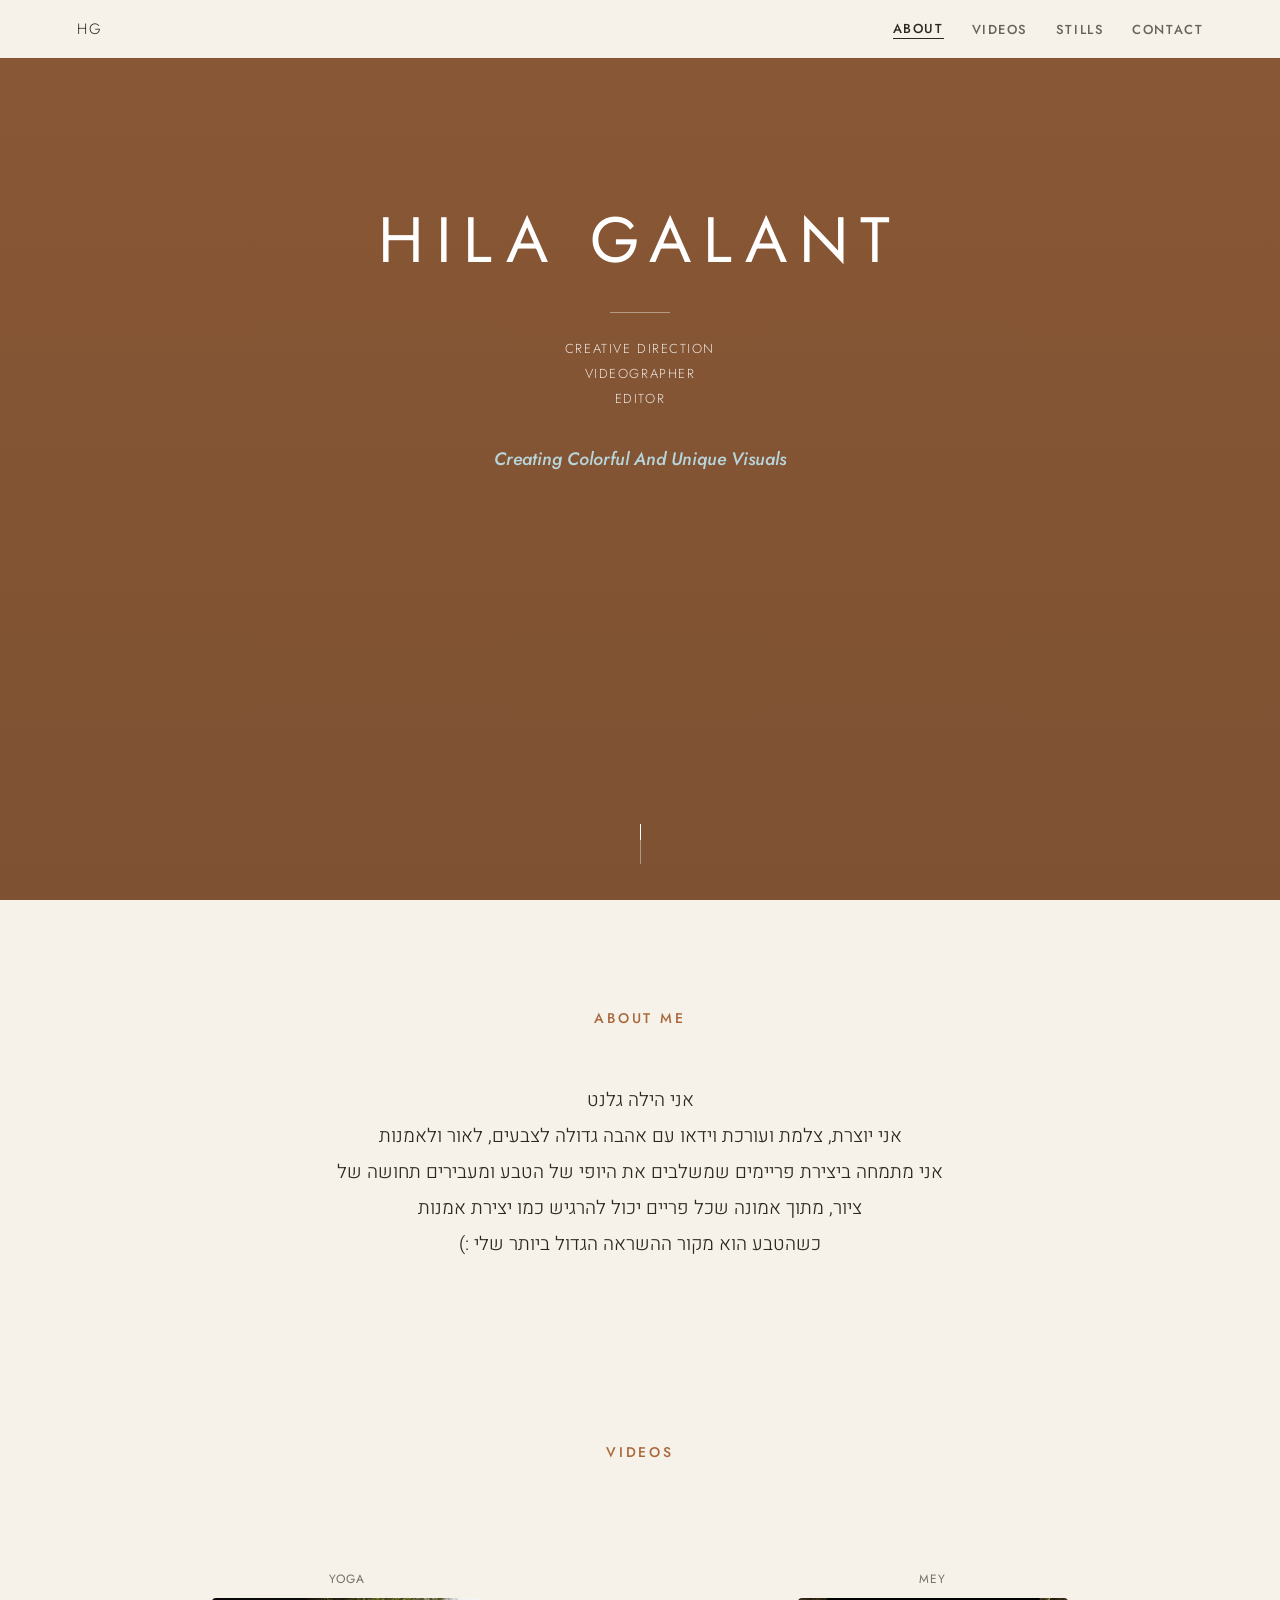
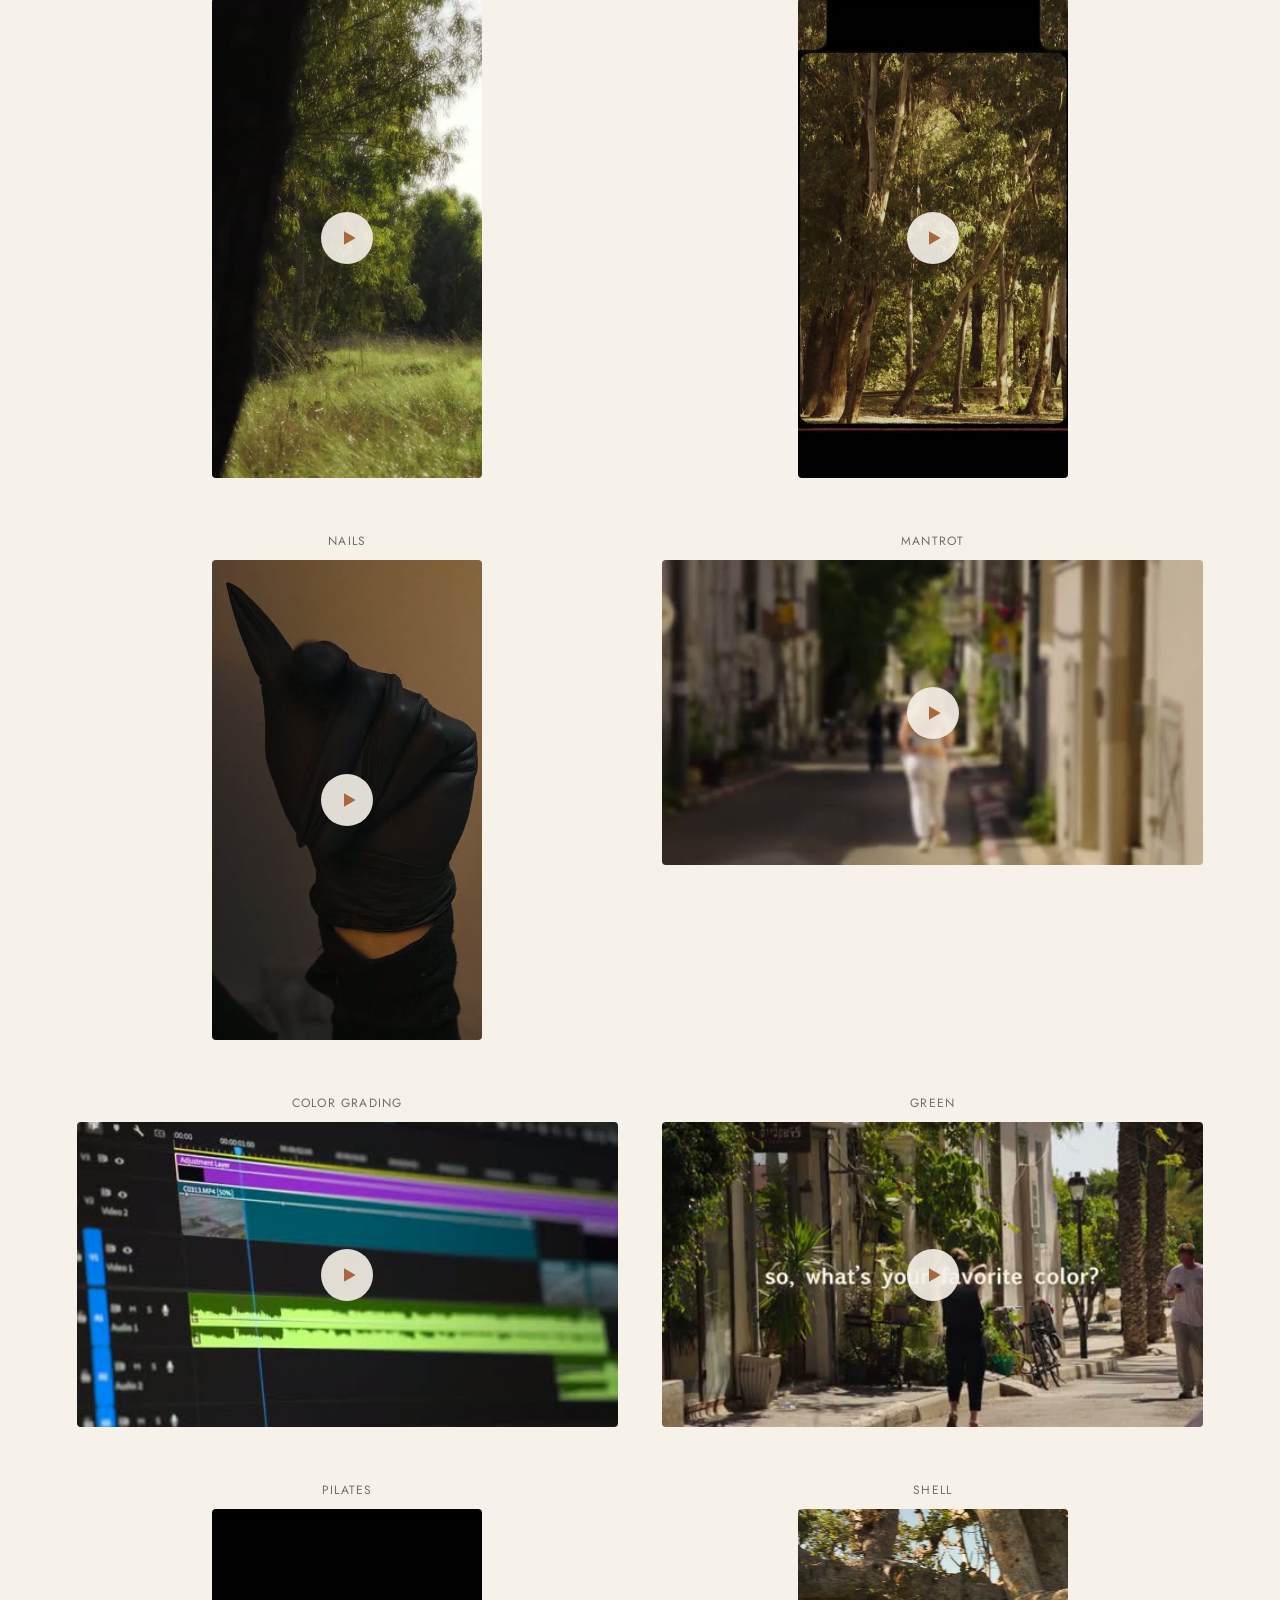
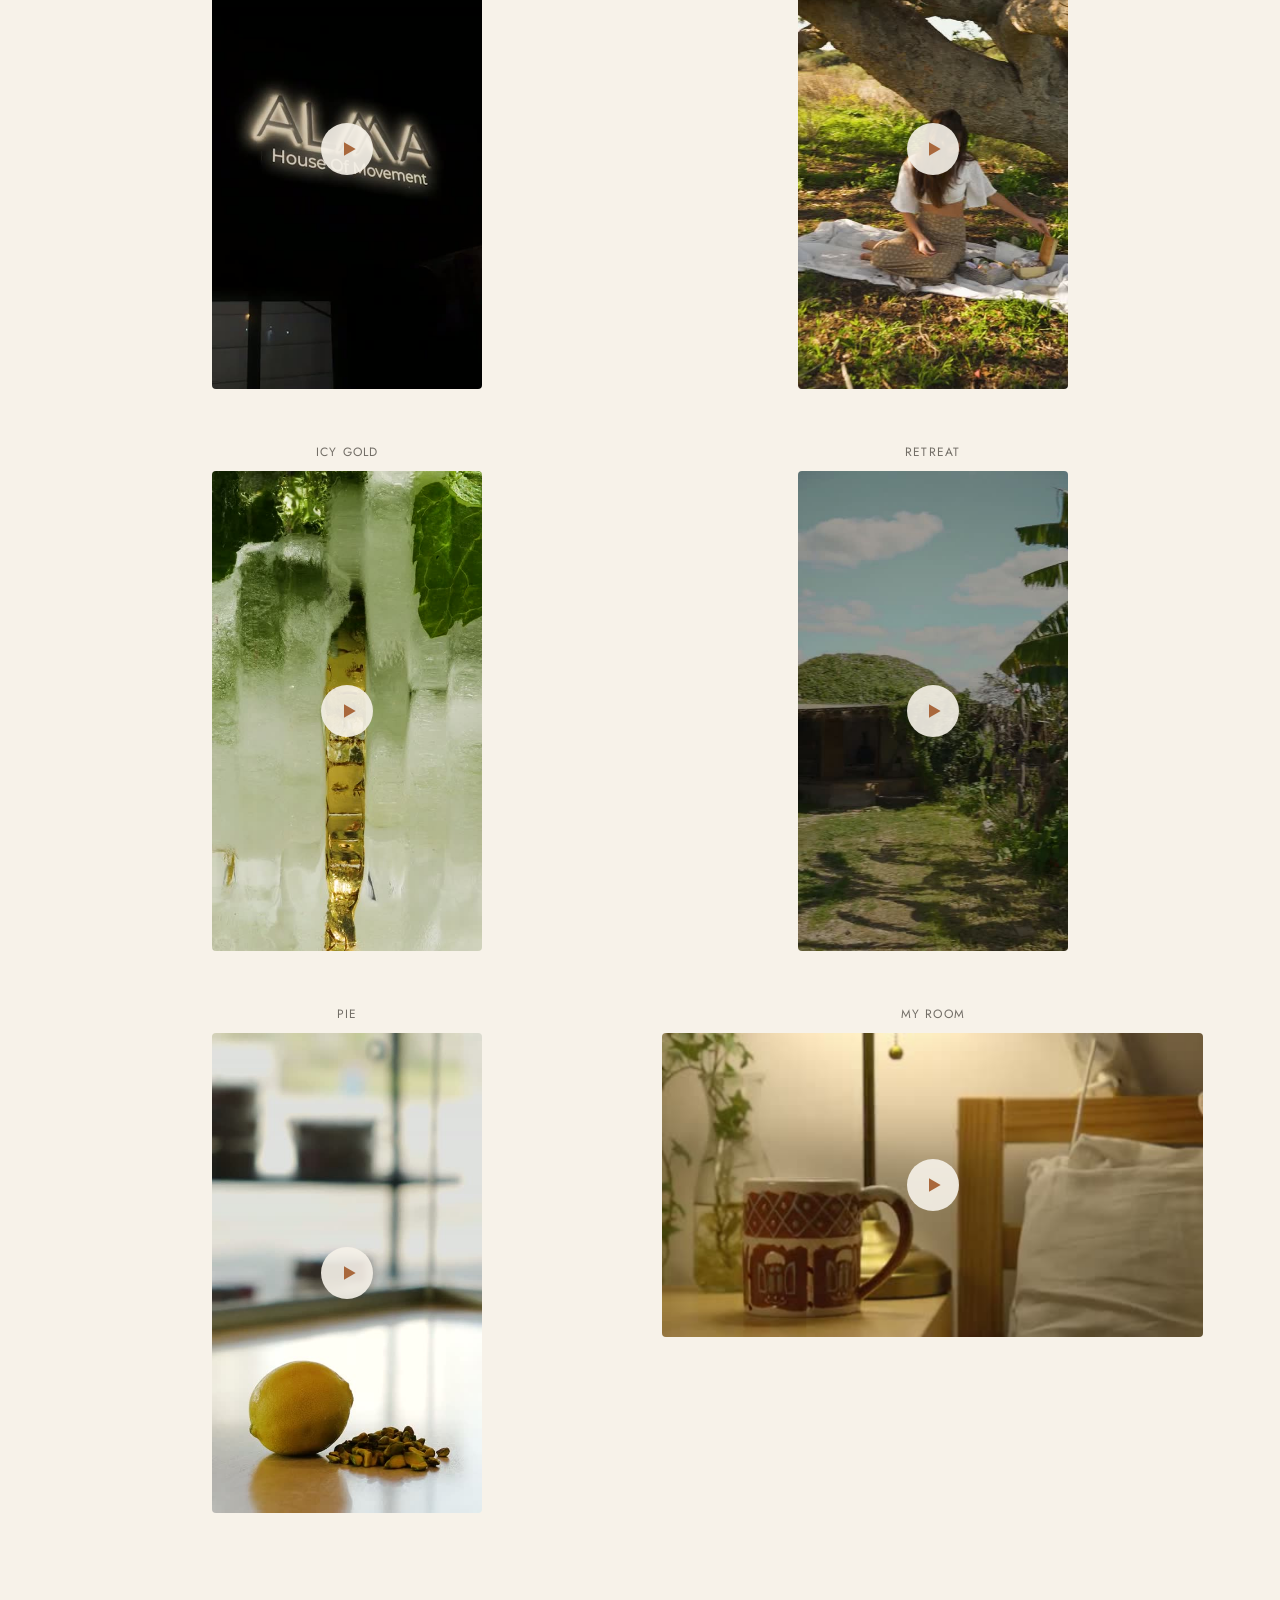
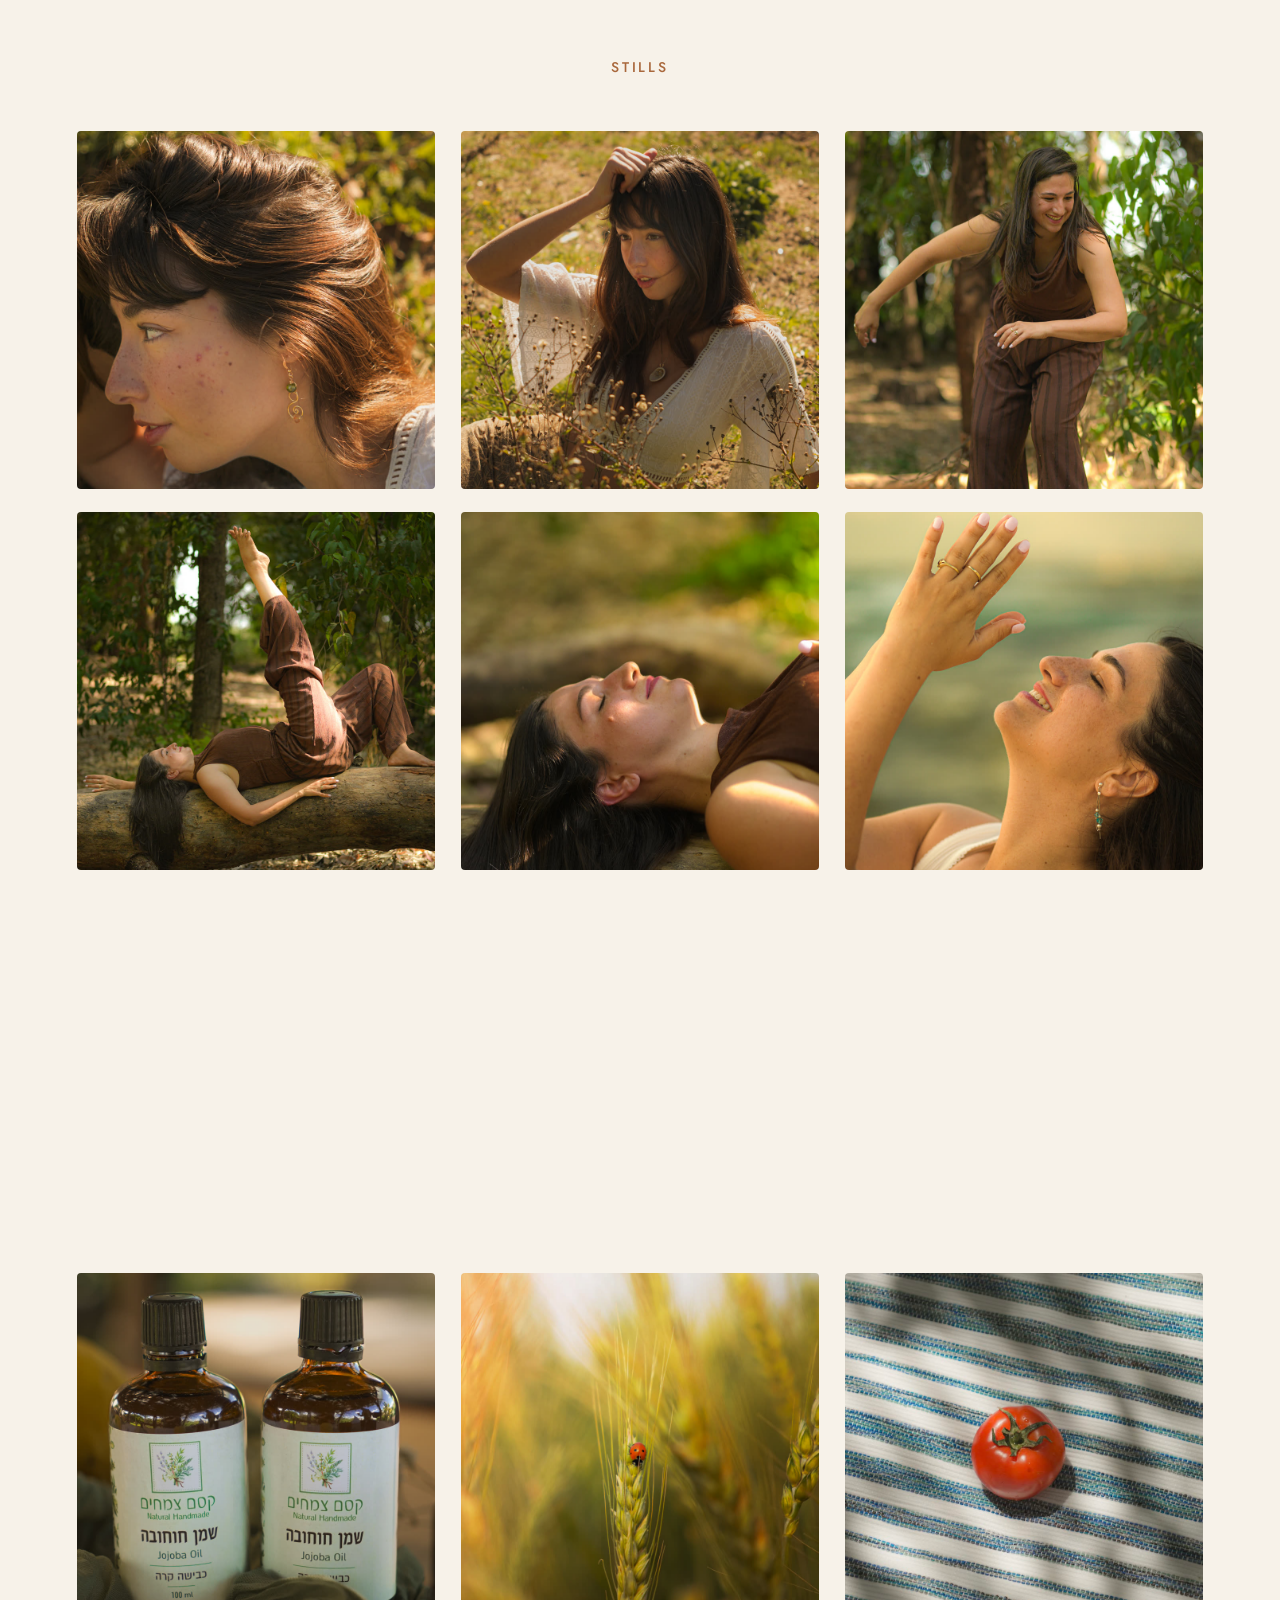
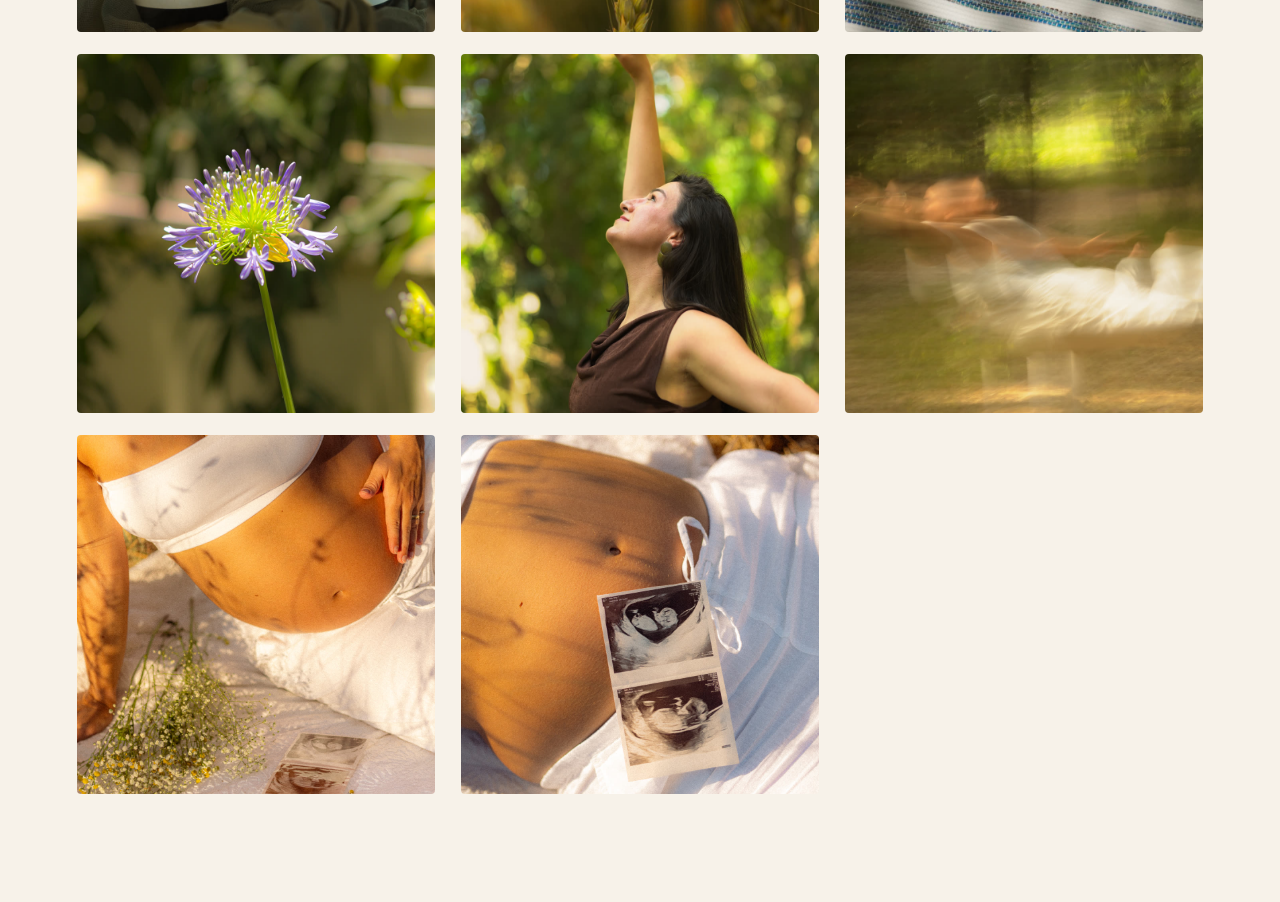
==== index.html @ 5699d2e9 "Editor: text style panel (font/size/color) and choose-a-cover; keep cover visible when a video is op" ====
<!doctype html>
<html lang="en">
<head>
<meta charset="utf-8">
<meta name="viewport" content="width=device-width, initial-scale=1">
<title>Hila Galant — Creative Direction</title>
<link rel="preconnect" href="https://fonts.googleapis.com">
<link rel="preconnect" href="https://fonts.gstatic.com" crossorigin>
<link href="https://fonts.googleapis.com/css2?family=Jost:wght@300;400;500&family=Heebo:wght@300;400&display=swap" rel="stylesheet">
<link rel="stylesheet" href="style.css">
<!-- STYLES:START -->
<!-- STYLES:END -->
</head>
<body>

<header class="site-nav fade-in-load">
  <a href="/" class="logo">HG</a>
  <nav>
    <a href="#about">About</a>
    <a href="#videos">Videos</a>
    <a href="#stills">Stills</a>
    <a href="/contact">Contact</a>
  </nav>
</header>

<section class="hero">
  <video class="hero-video" autoplay muted loop playsinline poster="assets/poster.jpg">
    <source src="assets/hero.mp4" type="video/mp4">
  </video>
  <div class="hero-overlay"></div>

  <div class="hero-text fade-in-load">
    <h1>HILA GALANT</h1>
    <div class="hero-divider"></div>
    <!-- HERO:START -->
    <p class="role">Creative Direction</p>
    <p class="role">Videographer</p>
    <p class="role">Editor</p>
    <p class="tagline">Creating Colorful And Unique Visuals</p>
    <!-- HERO:END -->
  </div>

  <div class="scroll-hint fade-in-load">
    <span></span>
  </div>
</section>

<section class="about fade-in" id="about">
  <h2 class="section-title">About Me</h2>
  <!-- ABOUT:START -->
  <p class="about-text" dir="rtl" lang="he">אני הילה גלנט<br>
    אני יוצרת, צלמת ועורכת וידאו עם אהבה גדולה לצבעים, לאור ולאמנות<br>
    אני מתמחה ביצירת פריימים שמשלבים את היופי של הטבע ומעבירים תחושה של ציור, מתוך אמונה שכל פריים יכול להרגיש כמו יצירת אמנות<br>
    כשהטבע הוא מקור ההשראה הגדול ביותר שלי :)</p>
  <!-- ABOUT:END -->
</section>

<section class="gallery" id="videos">
  <h2 class="section-title">Videos</h2>
  <!-- VIDEOS:START -->
  <div class="gallery-entry">
    <p class="video-title">Yoga</p>
    <div class="gallery-item portrait fade-in video-facade" data-src="assets/gallery/yoga.mp4">
      <img class="v-thumb" src="assets/gallery/yoga.jpg?v=68a02a4a" alt="" loading="lazy">
      <button class="v-play" aria-label="Play video"><svg viewBox="0 0 24 24" width="20" height="20"><polygon points="6,4 20,12 6,20" fill="currentColor"/></svg></button>
    </div>
  </div>
  <div class="gallery-entry">
    <p class="video-title">Mey</p>
    <div class="gallery-item portrait fade-in video-facade" data-src="assets/gallery/mey.mp4">
      <img class="v-thumb" src="assets/gallery/mey.jpg?v=1d39a7ce" alt="" loading="lazy">
      <button class="v-play" aria-label="Play video"><svg viewBox="0 0 24 24" width="20" height="20"><polygon points="6,4 20,12 6,20" fill="currentColor"/></svg></button>
    </div>
  </div>
  <div class="gallery-entry">
    <p class="video-title">Nails</p>
    <div class="gallery-item portrait fade-in video-facade" data-src="assets/gallery/nails.mp4">
      <img class="v-thumb" src="assets/gallery/nails.jpg?v=3e2bf31e" alt="" loading="lazy">
      <button class="v-play" aria-label="Play video"><svg viewBox="0 0 24 24" width="20" height="20"><polygon points="6,4 20,12 6,20" fill="currentColor"/></svg></button>
    </div>
  </div>
  <div class="gallery-entry">
    <p class="video-title">Mantrot</p>
    <div class="gallery-item fade-in video-facade" data-src="assets/gallery/mantrot.mp4">
      <img class="v-thumb" src="assets/gallery/mantrot.jpg?v=7de3332a" alt="" loading="lazy">
      <button class="v-play" aria-label="Play video"><svg viewBox="0 0 24 24" width="20" height="20"><polygon points="6,4 20,12 6,20" fill="currentColor"/></svg></button>
    </div>
  </div>
  <div class="gallery-entry">
    <p class="video-title">Color Grading</p>
    <div class="gallery-item fade-in video-facade" data-src="assets/gallery/color-grading.mp4">
      <img class="v-thumb" src="assets/gallery/color-grading.jpg?v=bdd6b756" alt="" loading="lazy">
      <button class="v-play" aria-label="Play video"><svg viewBox="0 0 24 24" width="20" height="20"><polygon points="6,4 20,12 6,20" fill="currentColor"/></svg></button>
    </div>
  </div>
  <div class="gallery-entry">
    <p class="video-title">Green</p>
    <div class="gallery-item fade-in video-facade" data-src="assets/gallery/green.mp4">
      <img class="v-thumb" src="assets/gallery/green.jpg?v=e362fe47" alt="" loading="lazy">
      <button class="v-play" aria-label="Play video"><svg viewBox="0 0 24 24" width="20" height="20"><polygon points="6,4 20,12 6,20" fill="currentColor"/></svg></button>
    </div>
  </div>
  <div class="gallery-entry">
    <p class="video-title">Pilates</p>
    <div class="gallery-item portrait fade-in video-facade" data-src="assets/gallery/pilates.mp4">
      <img class="v-thumb" src="assets/gallery/pilates.jpg?v=1b97e1df" alt="" loading="lazy">
      <button class="v-play" aria-label="Play video"><svg viewBox="0 0 24 24" width="20" height="20"><polygon points="6,4 20,12 6,20" fill="currentColor"/></svg></button>
    </div>
  </div>
  <div class="gallery-entry">
    <p class="video-title">Shell</p>
    <div class="gallery-item portrait fade-in video-facade" data-src="assets/gallery/shell.mp4">
      <img class="v-thumb" src="assets/gallery/shell.jpg?v=50d62847" alt="" loading="lazy">
      <button class="v-play" aria-label="Play video"><svg viewBox="0 0 24 24" width="20" height="20"><polygon points="6,4 20,12 6,20" fill="currentColor"/></svg></button>
    </div>
  </div>
  <div class="gallery-entry">
    <p class="video-title">Icy Gold</p>
    <div class="gallery-item portrait fade-in video-facade" data-src="assets/gallery/icy-gold.mp4">
      <img class="v-thumb" src="assets/gallery/icy-gold.jpg?v=5e05ee56" alt="" loading="lazy">
      <button class="v-play" aria-label="Play video"><svg viewBox="0 0 24 24" width="20" height="20"><polygon points="6,4 20,12 6,20" fill="currentColor"/></svg></button>
    </div>
  </div>
  <div class="gallery-entry">
    <p class="video-title">Retreat</p>
    <div class="gallery-item portrait fade-in video-facade" data-src="assets/gallery/retreat.mp4">
      <img class="v-thumb" src="assets/gallery/retreat.jpg?v=00bfc6d1" alt="" loading="lazy">
      <button class="v-play" aria-label="Play video"><svg viewBox="0 0 24 24" width="20" height="20"><polygon points="6,4 20,12 6,20" fill="currentColor"/></svg></button>
    </div>
  </div>
  <div class="gallery-entry">
    <p class="video-title">Pie</p>
    <div class="gallery-item portrait fade-in video-facade" data-src="assets/gallery/pie.mp4">
      <img class="v-thumb" src="assets/gallery/pie.jpg?v=4ea4d8ee" alt="" loading="lazy">
      <button class="v-play" aria-label="Play video"><svg viewBox="0 0 24 24" width="20" height="20"><polygon points="6,4 20,12 6,20" fill="currentColor"/></svg></button>
    </div>
  </div>
  <div class="gallery-entry">
    <p class="video-title">My Room</p>
    <div class="gallery-item fade-in video-facade" data-src="assets/gallery/my-room.mp4">
      <img class="v-thumb" src="assets/gallery/my-room.jpg?v=697e10d9" alt="" loading="lazy">
      <button class="v-play" aria-label="Play video"><svg viewBox="0 0 24 24" width="20" height="20"><polygon points="6,4 20,12 6,20" fill="currentColor"/></svg></button>
    </div>
  </div>
  <!-- VIDEOS:END -->
</section>

<section class="stills" id="stills">
  <h2 class="section-title">Stills</h2>
  <div class="stills-grid">
    <!-- STILLS:START -->
    <img class="still fade-in" src="assets/stills/still-03.jpg" alt="" loading="lazy">
    <img class="still fade-in" src="assets/stills/still-05.jpg" alt="" loading="lazy">
    <img class="still fade-in" src="assets/stills/still-10.jpg" alt="" loading="lazy">
    <img class="still fade-in" src="assets/stills/still-12.jpg" alt="" loading="lazy">
    <img class="still fade-in" src="assets/stills/still-13.jpg" alt="" loading="lazy">
    <img class="still fade-in" src="assets/stills/still-15.jpg" alt="" loading="lazy">
    <img class="still fade-in" src="assets/stills/still-01.jpg" alt="" loading="lazy">
    <img class="still fade-in" src="assets/stills/still-02.jpg" alt="" loading="lazy">
    <img class="still fade-in" src="assets/stills/still-04.jpg" alt="" loading="lazy">
    <img class="still fade-in" src="assets/stills/still-06.jpg" alt="" loading="lazy">
    <img class="still fade-in" src="assets/stills/still-07.jpg" alt="" loading="lazy">
    <img class="still fade-in" src="assets/stills/still-08.jpg" alt="" loading="lazy">
    <img class="still fade-in" src="assets/stills/still-09.jpg" alt="" loading="lazy">
    <img class="still fade-in" src="assets/stills/still-11.jpg" alt="" loading="lazy">
    <img class="still fade-in" src="assets/stills/still-14.jpg" alt="" loading="lazy">
    <img class="still fade-in" src="assets/stills/photo-1791359665013-0.jpg" alt="" loading="lazy">
    <img class="still fade-in" src="assets/stills/photo-1791359746586-0.jpg" alt="" loading="lazy">
  <!-- STILLS:END -->
  </div>
</section>

<div class="lightbox" id="lightbox">
  <button class="lightbox-close" aria-label="Close">
    <svg viewBox="0 0 24 24" width="22" height="22"><path d="M5 5L19 19M19 5L5 19" stroke="currentColor" stroke-width="1.5" stroke-linecap="round"/></svg>
  </button>
  <img class="lightbox-img" id="lightbox-img" src="" alt="">
</div>

<script src="script.js"></script>
</body>
</html>
---- style.css ----
:root {
  --cream: #F7F2E9;
  --sky: #B7D6DC;
  --caramel: #A9683C;
  --ink: #2B2721;
  --ink-soft: rgba(43, 39, 33, 0.65);
}

* { box-sizing: border-box; }

html, body {
  margin: 0;
  padding: 0;
  background: var(--cream);
  color: var(--ink);
  font-family: 'Jost', sans-serif;
  font-weight: 300;
  scroll-behavior: smooth;
}

a { color: inherit; text-decoration: none; }

/* nav */
.site-nav {
  position: fixed;
  top: 0;
  left: 0;
  right: 0;
  z-index: 20;
  display: flex;
  justify-content: space-between;
  align-items: center;
  padding: 28px 6vw;
  mix-blend-mode: difference;
  background: transparent;
  transition: background 0.3s ease, padding 0.3s ease, box-shadow 0.3s ease;
}

.site-nav.solid {
  mix-blend-mode: normal;
  background: var(--cream);
  padding: 18px 6vw;
  box-shadow: 0 1px 0 rgba(43, 39, 33, 0.08);
}

.site-nav .logo {
  font-size: 15px;
  letter-spacing: 0.15em;
  color: #fff;
}

.site-nav.solid .logo {
  color: var(--ink);
}

.site-nav nav {
  display: flex;
  align-items: center;
  gap: 28px;
}

.site-nav nav a {
  font-size: 13px;
  font-weight: 500;
  letter-spacing: 0.12em;
  text-transform: uppercase;
  color: #fff;
  opacity: 0.85;
}

.site-nav.solid nav a {
  color: var(--ink);
  opacity: 0.7;
}

.site-nav nav a:hover,
.site-nav nav a.active {
  opacity: 1;
  border-bottom: 1px solid currentColor;
}

/* hero */
.hero {
  position: relative;
  height: 100vh;
  width: 100%;
  overflow: hidden;
  display: flex;
  align-items: center;
  justify-content: center;
}

.hero-video {
  position: absolute;
  inset: 0;
  width: 100%;
  height: 100%;
  object-fit: cover;
  background: var(--caramel);
}

.hero-overlay {
  position: absolute;
  inset: 0;
  background: linear-gradient(180deg, rgba(43,39,33,0.25) 0%, rgba(43,39,33,0.35) 100%);
}

.hero-text {
  position: relative;
  top: -12vh;
  z-index: 2;
  text-align: center;
  color: #fff;
}

.hero-text h1 {
  margin: 0;
  font-size: clamp(32px, 6vw, 64px);
  font-weight: 400;
  letter-spacing: 0.18em;
}

.hero-divider {
  width: 60px;
  height: 1px;
  margin: 26px auto;
  background: rgba(255, 255, 255, 0.4);
}

.hero-text .role {
  margin: 6px 0 0;
  font-size: 13px;
  letter-spacing: 0.12em;
  text-transform: uppercase;
  color: rgba(255,255,255,0.85);
}

.hero-text .tagline {
  margin-top: 38px;
  font-size: 18px;
  font-weight: 500;
  font-style: italic;
  color: var(--sky);
}

.scroll-hint {
  position: absolute;
  bottom: 36px;
  left: 50%;
  transform: translateX(-50%);
  z-index: 2;
  width: 1px;
  height: 40px;
  background: rgba(255,255,255,0.4);
  overflow: hidden;
}

.scroll-hint span {
  display: block;
  width: 100%;
  height: 40%;
  background: #fff;
  animation: scrollDown 1.8s ease-in-out infinite;
}

@keyframes scrollDown {
  0% { transform: translateY(-100%); }
  100% { transform: translateY(250%); }
}

/* section titles */
.section-title {
  text-align: center;
  font-size: 14px;
  font-weight: 500;
  letter-spacing: 0.2em;
  text-transform: uppercase;
  color: var(--caramel);
  margin: 0 0 6vh;
}

/* gallery */
.gallery {
  padding: 10vh 6vw;
  display: grid;
  grid-template-columns: repeat(2, minmax(0, 1fr));
  gap: 6vh 3.5vw;
}

.gallery .section-title {
  grid-column: 1 / -1;
}

.video-title {
  text-align: center;
  font-size: 12px;
  font-weight: 400;
  letter-spacing: 0.1em;
  text-transform: uppercase;
  color: var(--ink-soft);
  margin: 0 0 10px;
}

.gallery-item {
  width: 100%;
  aspect-ratio: 16 / 9;
  overflow: hidden;
  border-radius: 4px;
  background: var(--sky);
}

.gallery-item video,
.gallery-item iframe {
  width: 100%;
  height: 100%;
  object-fit: cover;
  display: block;
  border: 0;
}

.gallery-item.portrait {
  aspect-ratio: 9 / 16;
  max-width: 270px;
  margin: 0 auto;
}

.gallery-entry.full-row {
  grid-column: 1 / -1;
}

.gallery-entry.full-row .gallery-item {
  max-width: 480px;
  margin: 0 auto;
}

.gallery-item.video-facade {
  position: relative;
  cursor: pointer;
}

.v-thumb {
  width: 100%;
  height: 100%;
  object-fit: cover;
  display: block;
}

.v-play {
  position: absolute;
  top: 50%;
  left: 50%;
  transform: translate(-50%, -50%);
  width: 52px;
  height: 52px;
  border-radius: 50%;
  border: none;
  background: rgba(247, 242, 233, 0.9);
  color: var(--caramel);
  display: flex;
  align-items: center;
  justify-content: center;
  padding: 0 0 0 3px;
  transition: transform 0.25s ease, background 0.25s ease;
}

.gallery-item.video-facade:hover .v-play {
  transform: translate(-50%, -50%) scale(1.08);
  background: #fff;
}

@media (max-width: 640px) {
  .gallery {
    grid-template-columns: 1fr;
    gap: 6vh;
  }
  .gallery-item.portrait {
    grid-column: 1 / -1;
  }
}

/* fade-in on scroll */
.fade-in {
  opacity: 0;
  transform: translateY(28px);
  transition: opacity 1.1s ease, transform 1.1s ease;
}

.fade-in.visible {
  opacity: 1;
  transform: translateY(0);
}

/* fade-in on load */
.fade-in-load {
  opacity: 0;
  transform: translateY(14px);
  transition: opacity 1.3s ease, transform 1.3s ease;
}

.fade-in-load.visible {
  opacity: 1;
  transform: translateY(0);
}

/* stills */
.stills {
  padding: 6vh 6vw 12vh;
}

.stills-grid {
  display: grid;
  grid-template-columns: repeat(3, minmax(0, 1fr));
  gap: 2.5vh 2vw;
}

.still {
  width: 100%;
  height: 100%;
  aspect-ratio: 1 / 1;
  object-fit: cover;
  display: block;
  border-radius: 4px;
  cursor: pointer;
  background: var(--sky);
}

@media (max-width: 640px) {
  .stills-grid {
    grid-template-columns: repeat(2, minmax(0, 1fr));
    gap: 1.5vh 2.5vw;
  }
  .still:last-child {
    grid-column: 1 / -1;
    max-width: 50%;
    margin: 0 auto;
  }
}

/* about */
.about {
  padding: 12vh 6vw 10vh;
  display: flex;
  flex-direction: column;
  align-items: center;
}

.about-text {
  max-width: 620px;
  margin: 0;
  font-family: 'Heebo', sans-serif;
  font-weight: 300;
  font-size: 19px;
  line-height: 1.9;
  text-align: center;
  color: var(--ink);
}

/* lightbox */
.lightbox {
  position: fixed;
  inset: 0;
  z-index: 100;
  display: none;
  align-items: center;
  justify-content: center;
  background: rgba(43, 39, 33, 0.92);
  padding: 6vh 6vw;
}

.lightbox.open {
  display: flex;
}

.lightbox-img {
  max-width: 100%;
  max-height: 100%;
  object-fit: contain;
  display: block;
}

.lightbox-close {
  position: absolute;
  top: 24px;
  right: 24px;
  width: 40px;
  height: 40px;
  border: none;
  border-radius: 50%;
  background: rgba(247, 242, 233, 0.15);
  color: var(--cream);
  display: flex;
  align-items: center;
  justify-content: center;
  cursor: pointer;
  transition: background 0.2s ease;
}

.lightbox-close:hover {
  background: rgba(247, 242, 233, 0.3);
}

/* contact page */
.contact-page .hero,
.contact-page .gallery,
.contact-page .stills,
.contact-page .about { display: none; }

.contact-page .site-nav {
  mix-blend-mode: normal;
  background: var(--cream);
  padding: 18px 6vw;
  box-shadow: 0 1px 0 rgba(43, 39, 33, 0.08);
}

.contact-page .site-nav .logo,
.contact-page .site-nav nav a {
  color: var(--ink);
  opacity: 0.7;
}

.contact-page .site-nav nav a:hover,
.contact-page .site-nav nav a.active {
  opacity: 1;
}

.contact {
  min-height: 100vh;
  display: flex;
  flex-direction: column;
  align-items: center;
  justify-content: center;
  gap: 22px;
  text-align: center;
  padding: 6vw;
}

.contact h2 {
  font-weight: 400;
  font-size: clamp(22px, 3vw, 30px);
  letter-spacing: 0.08em;
  margin: 0 0 12px;
}

.insta-btn {
  display: inline-flex;
  align-items: center;
  gap: 8px;
  padding: 12px 26px;
  border: 1px solid var(--caramel);
  border-radius: 999px;
  color: var(--caramel);
  font-size: 13px;
  letter-spacing: 0.1em;
  text-transform: uppercase;
  transition: background 0.3s ease, color 0.3s ease;
}

.insta-btn:hover {
  background: var(--caramel);
  color: var(--cream);
}

.contact-line a {
  font-size: 16px;
  color: var(--ink-soft);
  border-bottom: 1px solid transparent;
  transition: border-color 0.3s ease, color 0.3s ease;
}

.contact-line a:hover {
  color: var(--ink);
  border-color: var(--ink);
}
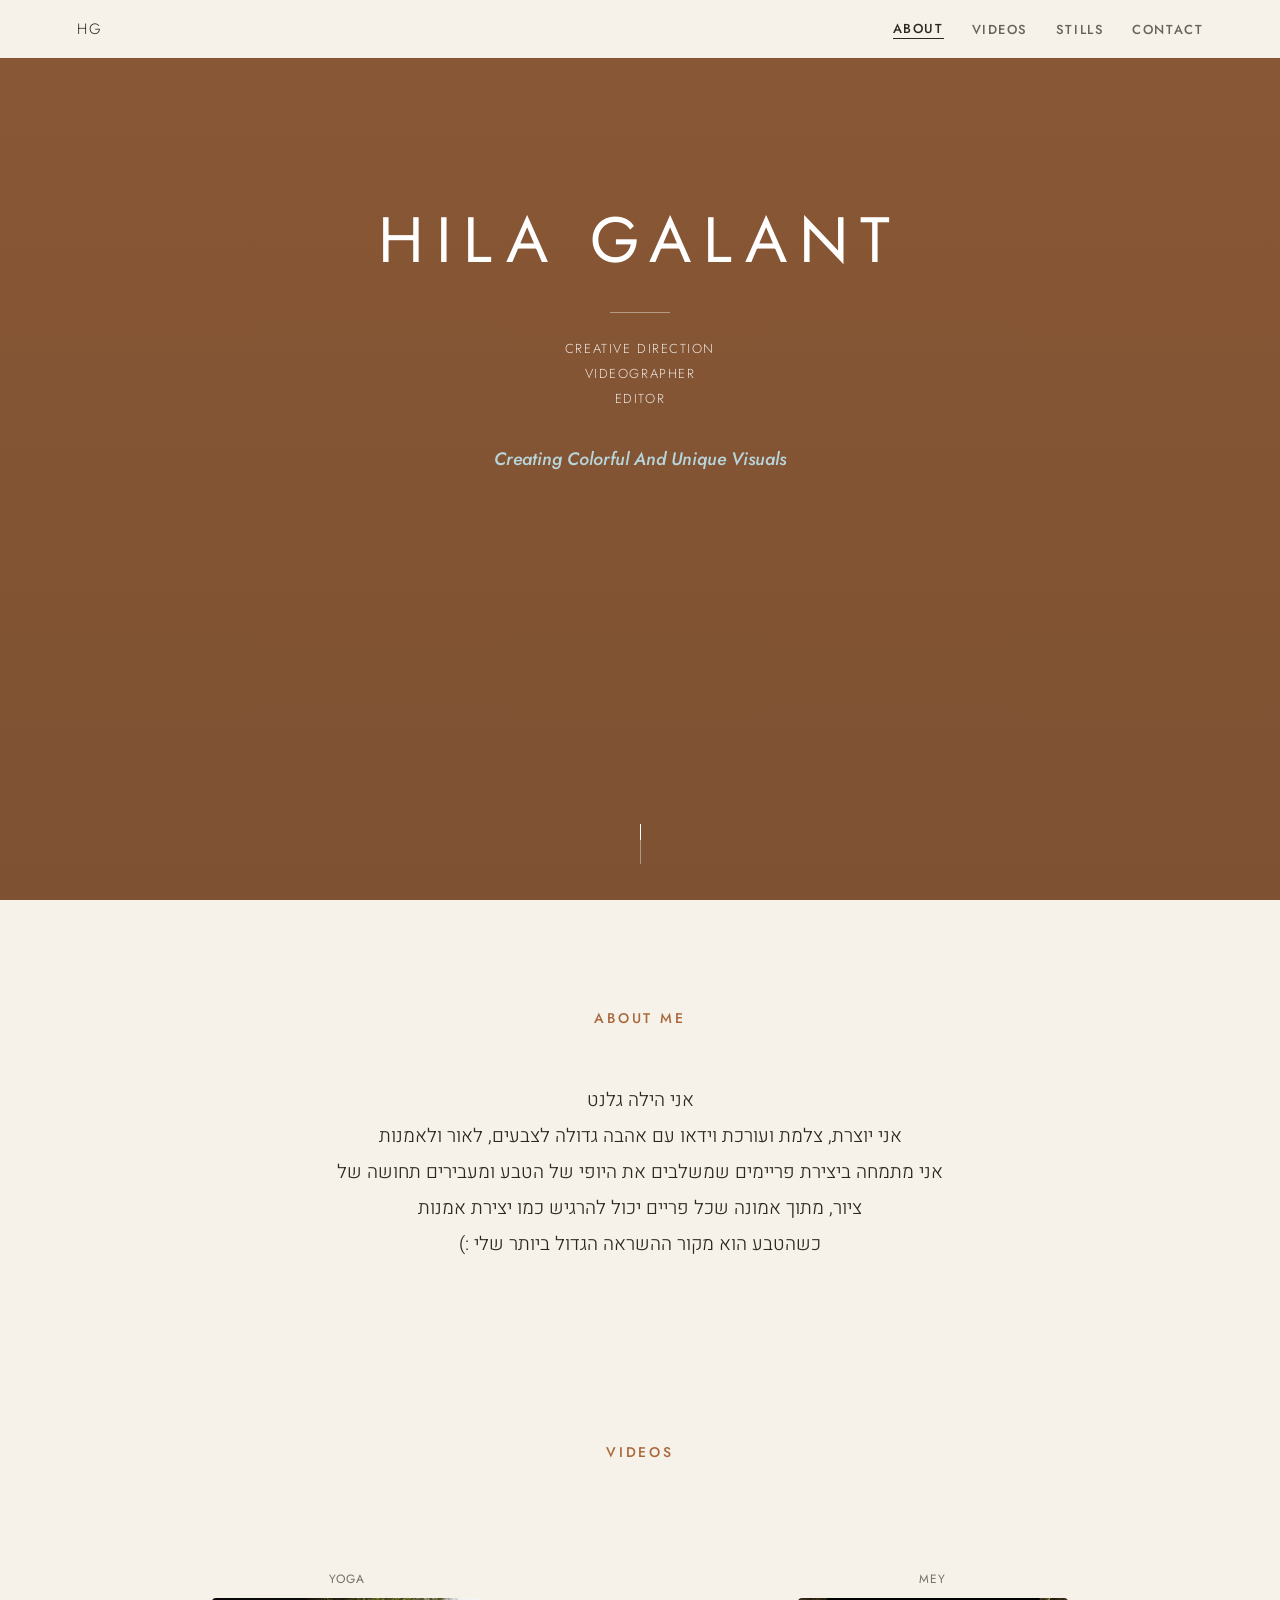
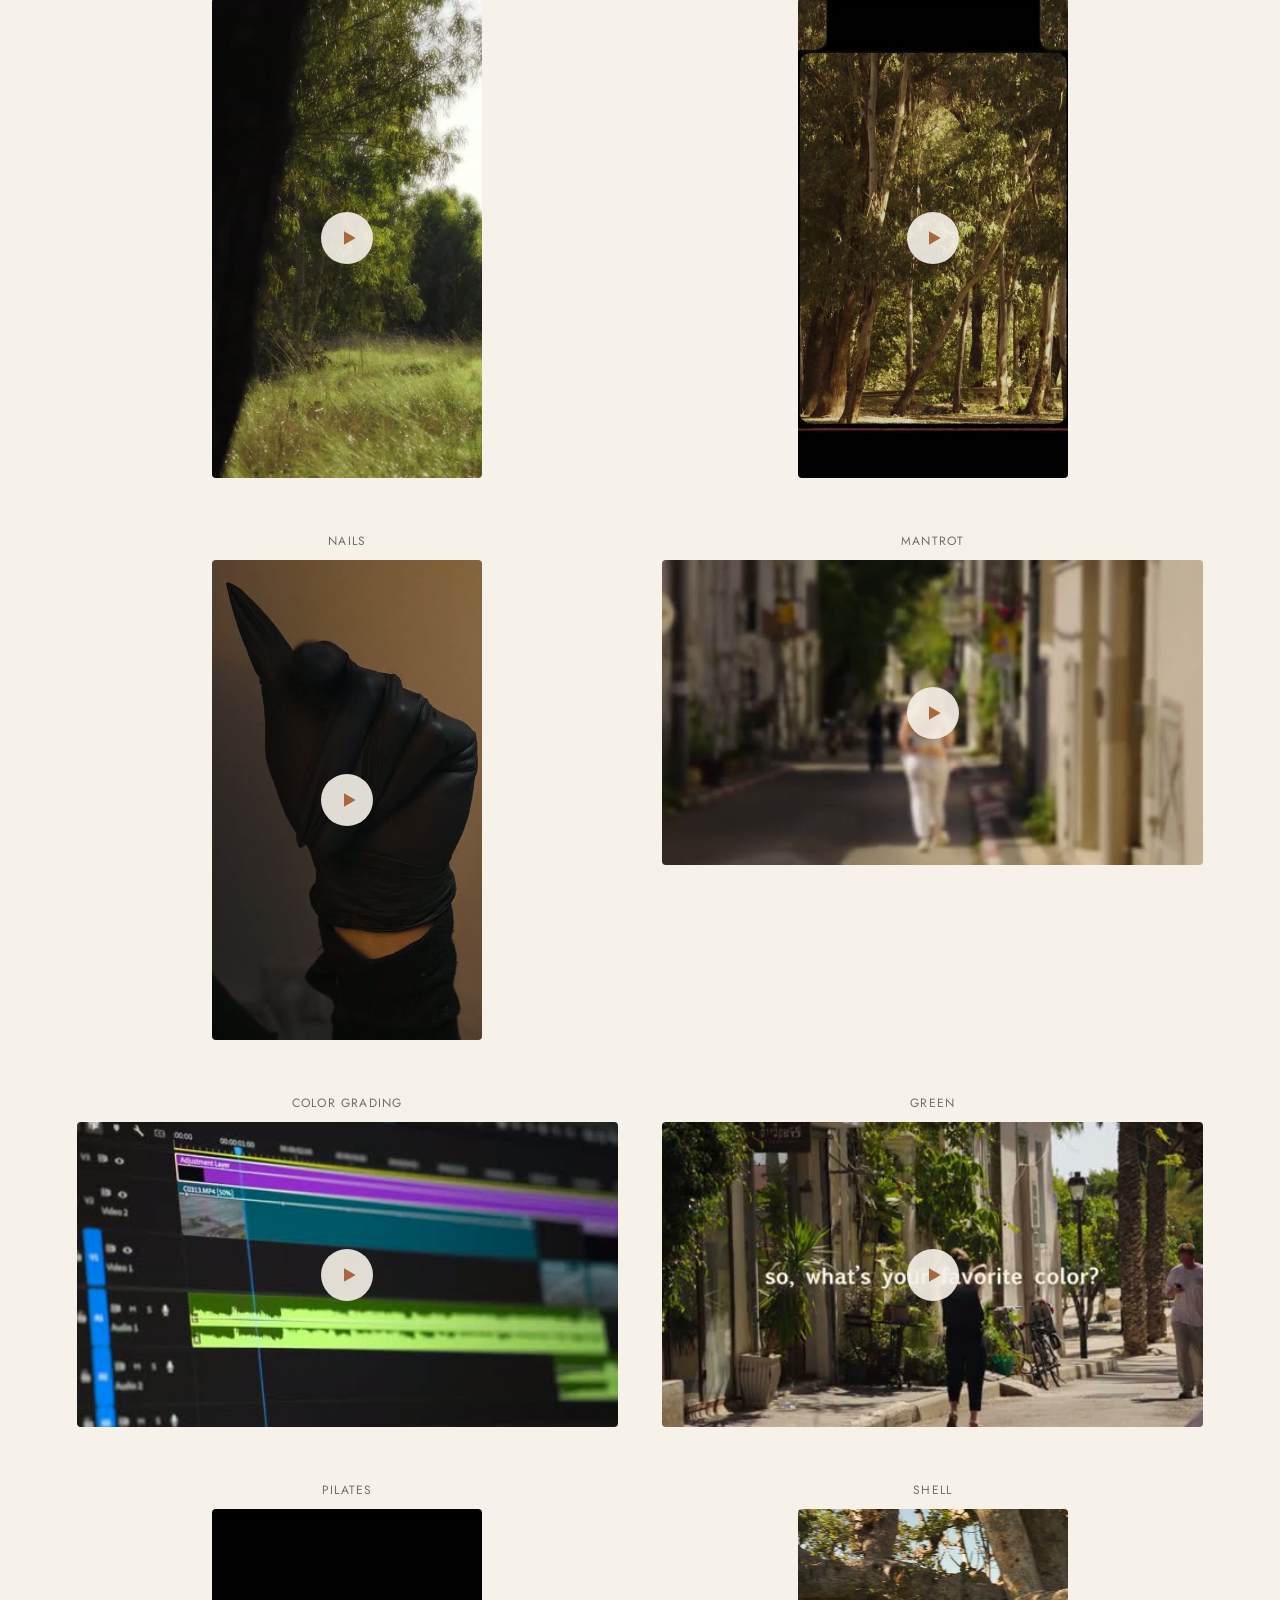
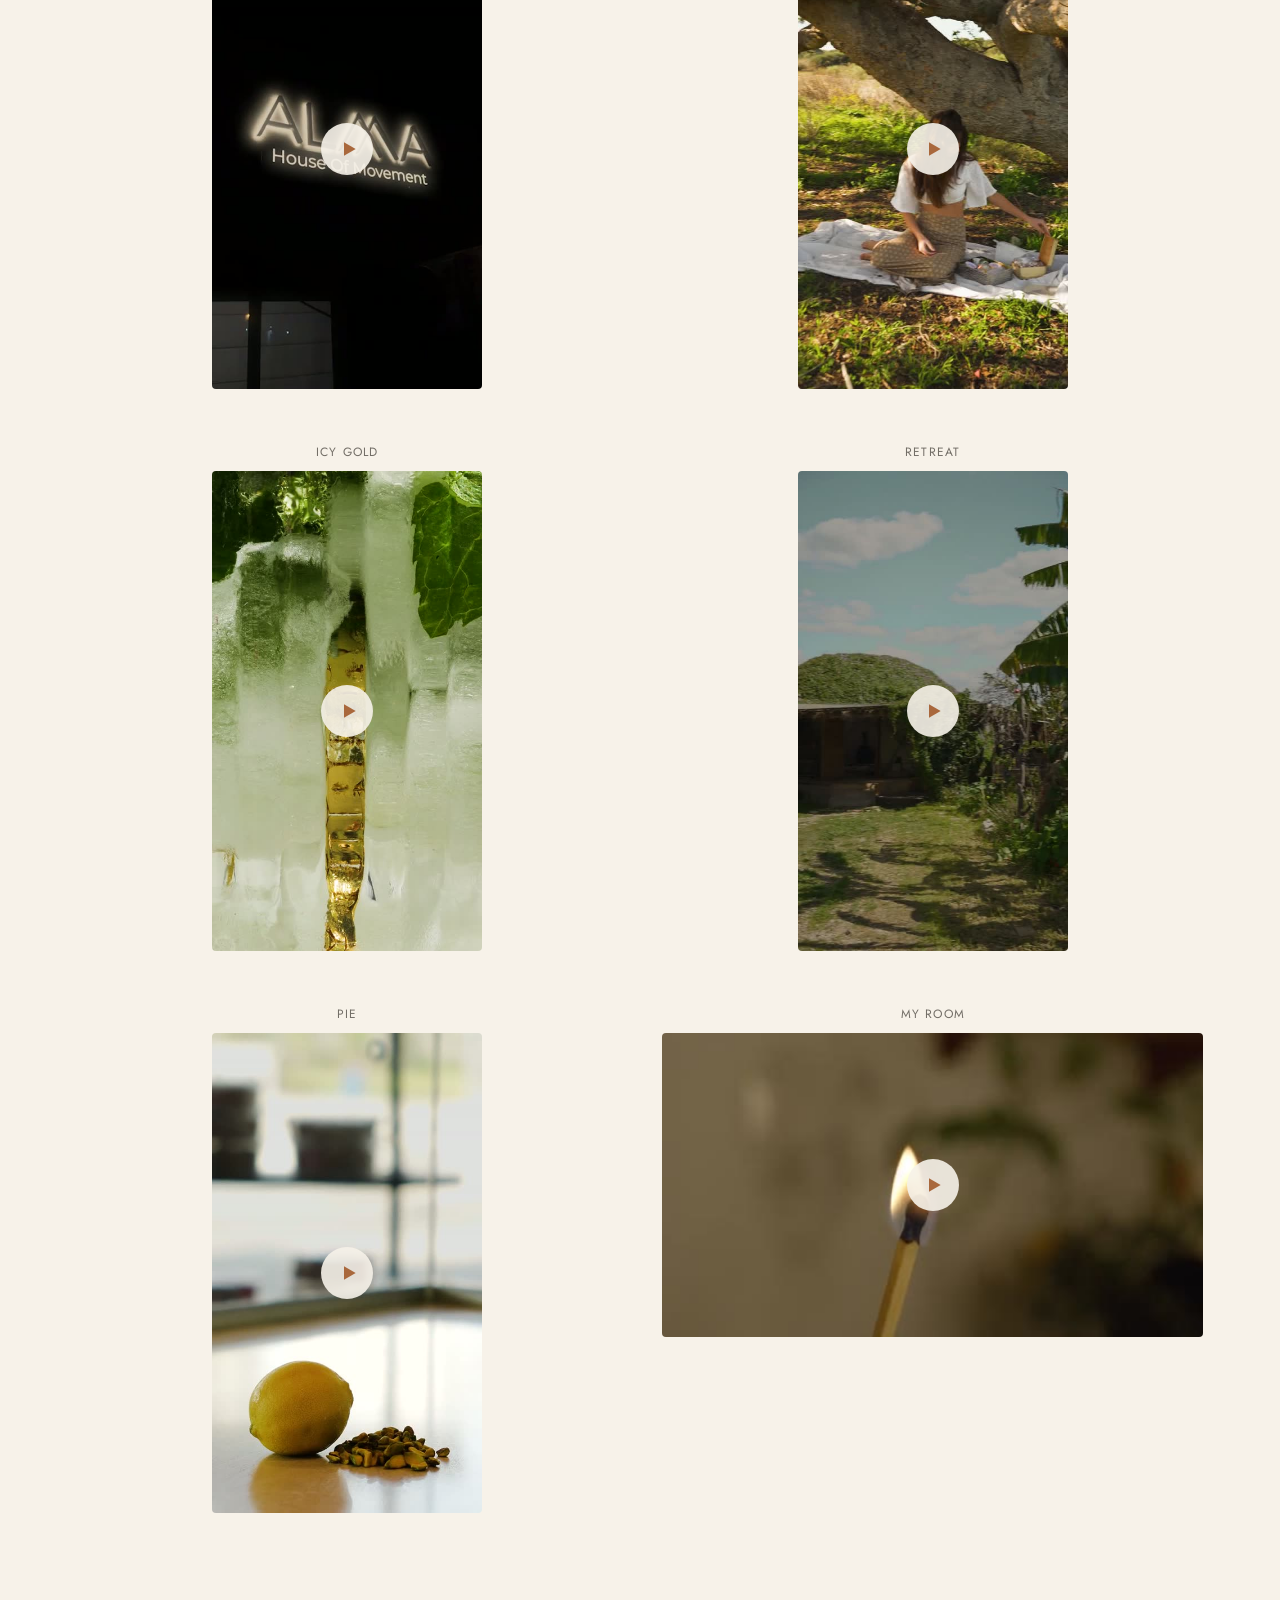
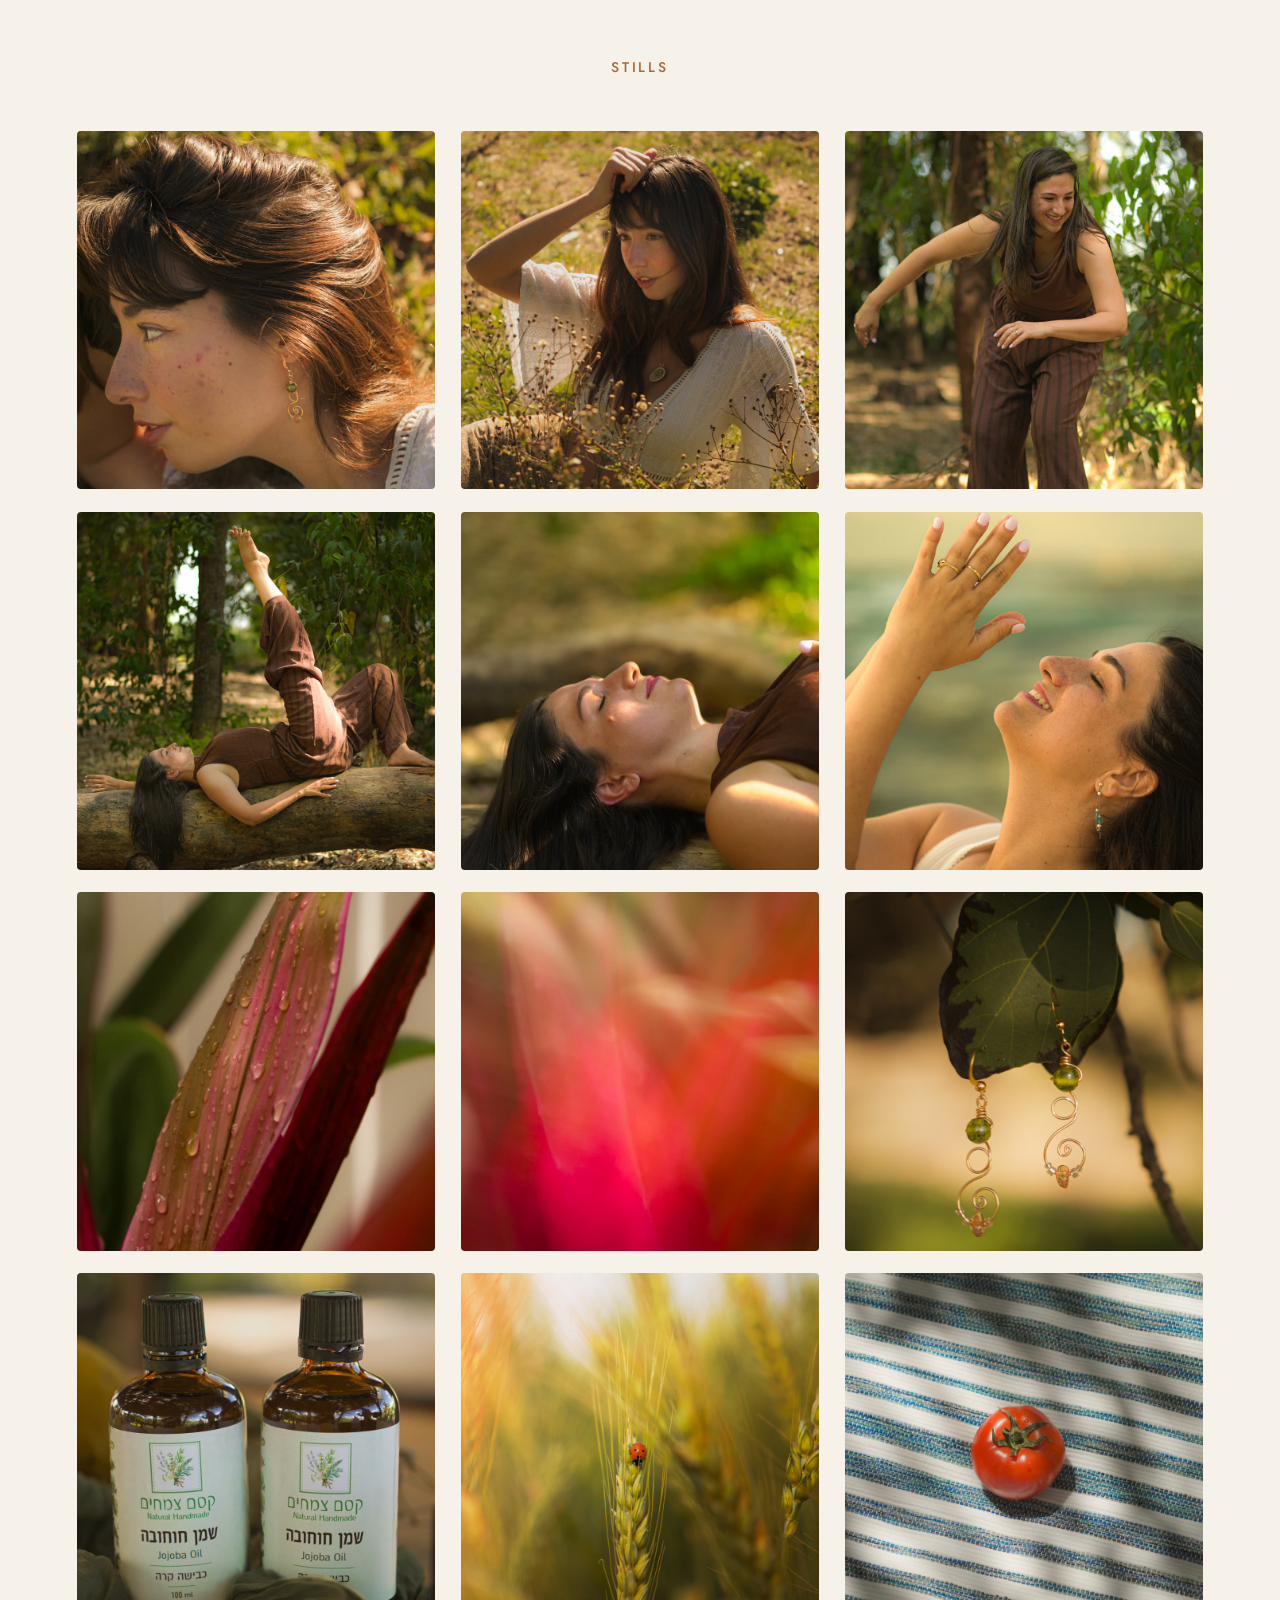
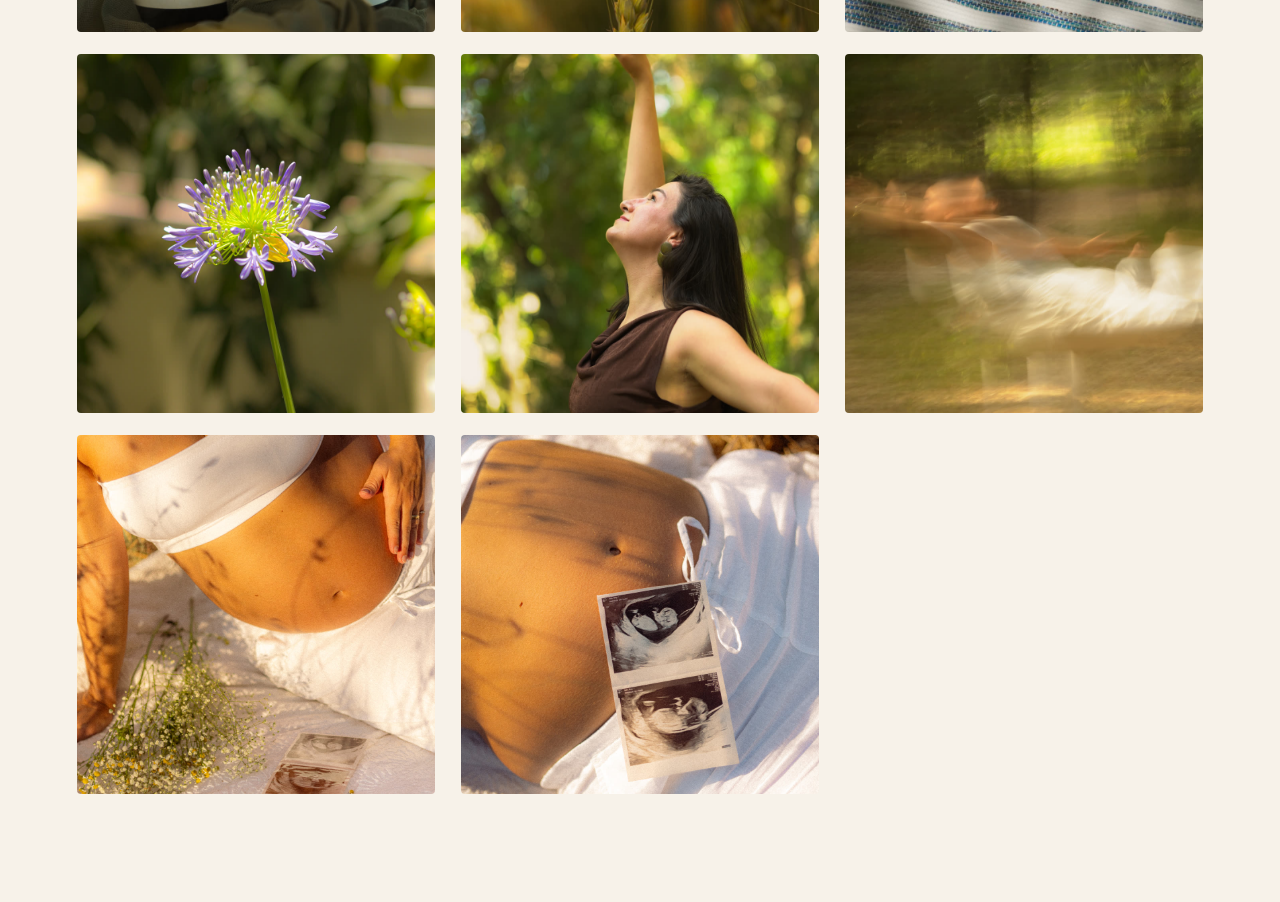
==== commit d338416b: "Update site" ====
--- a/index.html
+++ b/index.html
@@ -138,7 +138,7 @@
   <div class="gallery-entry">
     <p class="video-title">My Room</p>
     <div class="gallery-item fade-in video-facade" data-src="assets/gallery/my-room.mp4">
-      <img class="v-thumb" src="assets/gallery/my-room.jpg?v=697e10d9" alt="" loading="lazy">
+      <img class="v-thumb" src="assets/gallery/my-room.jpg?v=6ab13384" alt="" loading="lazy">
       <button class="v-play" aria-label="Play video"><svg viewBox="0 0 24 24" width="20" height="20"><polygon points="6,4 20,12 6,20" fill="currentColor"/></svg></button>
     </div>
   </div>
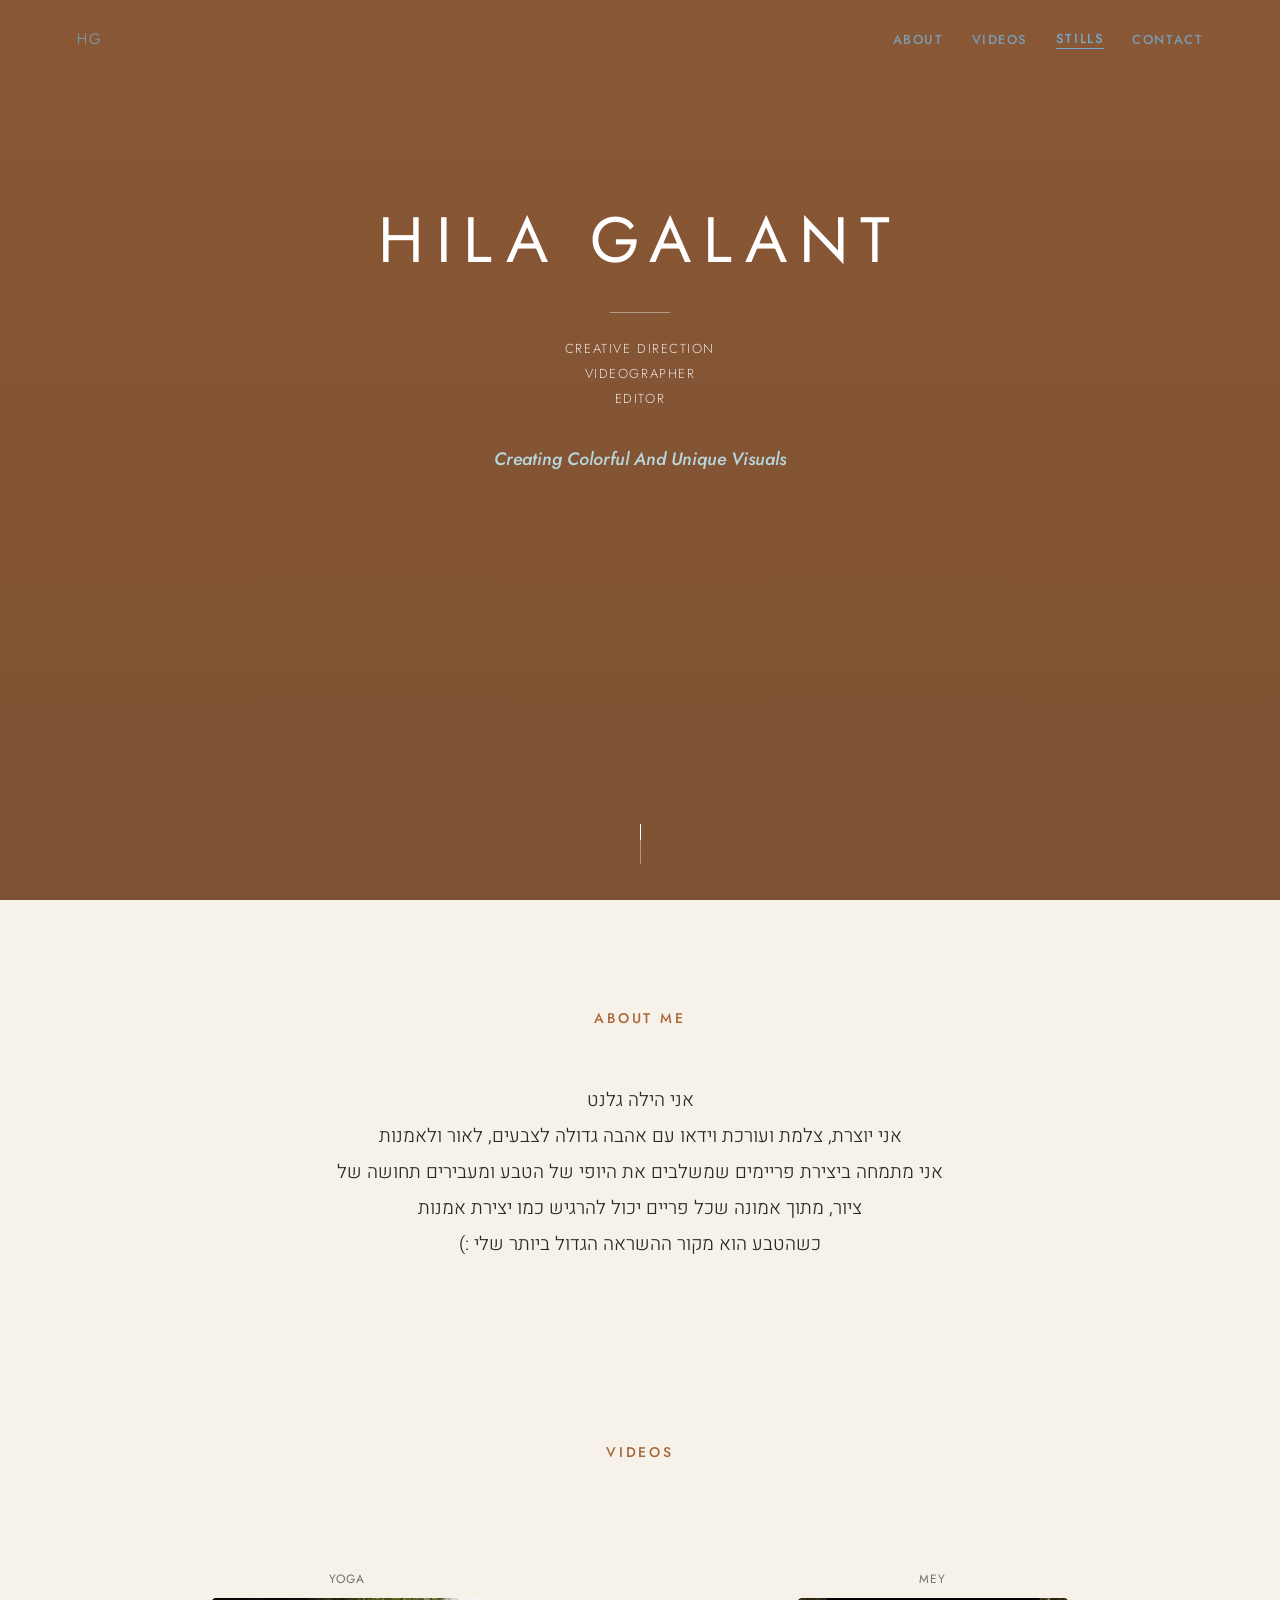
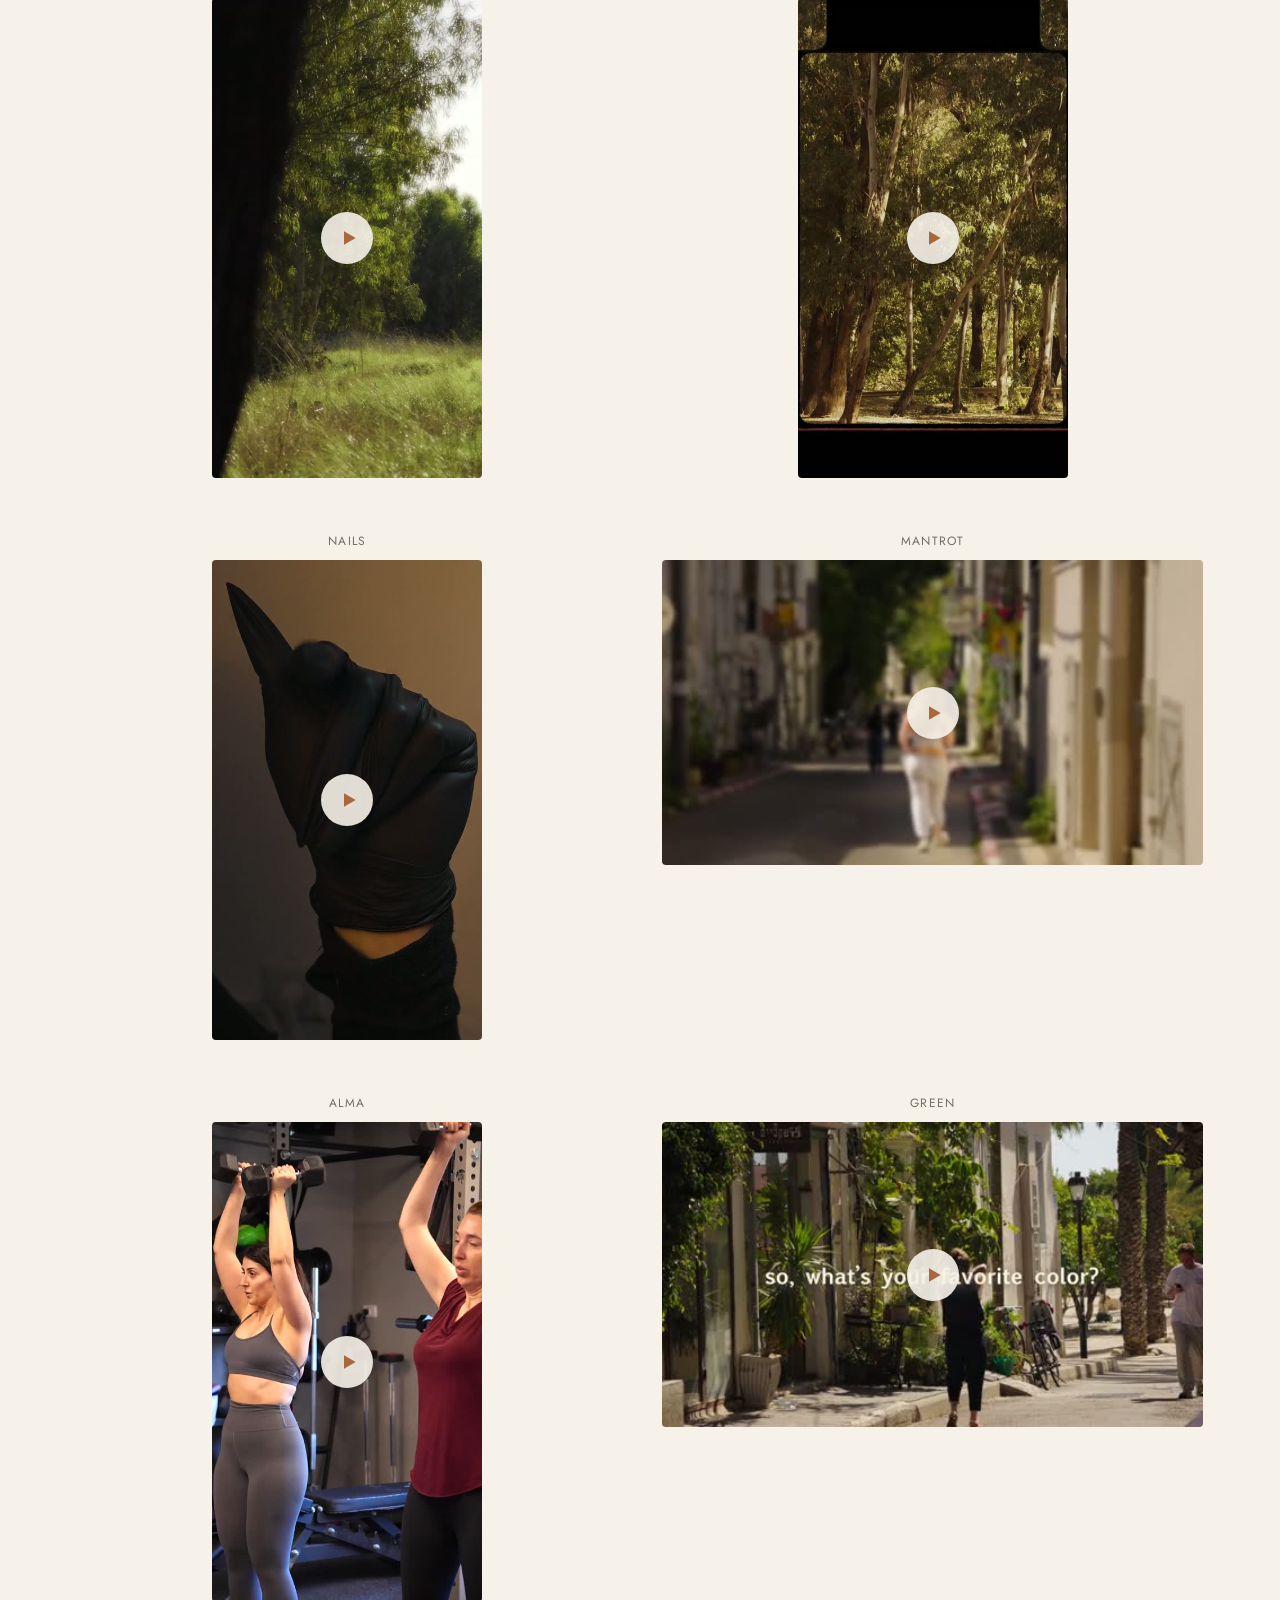
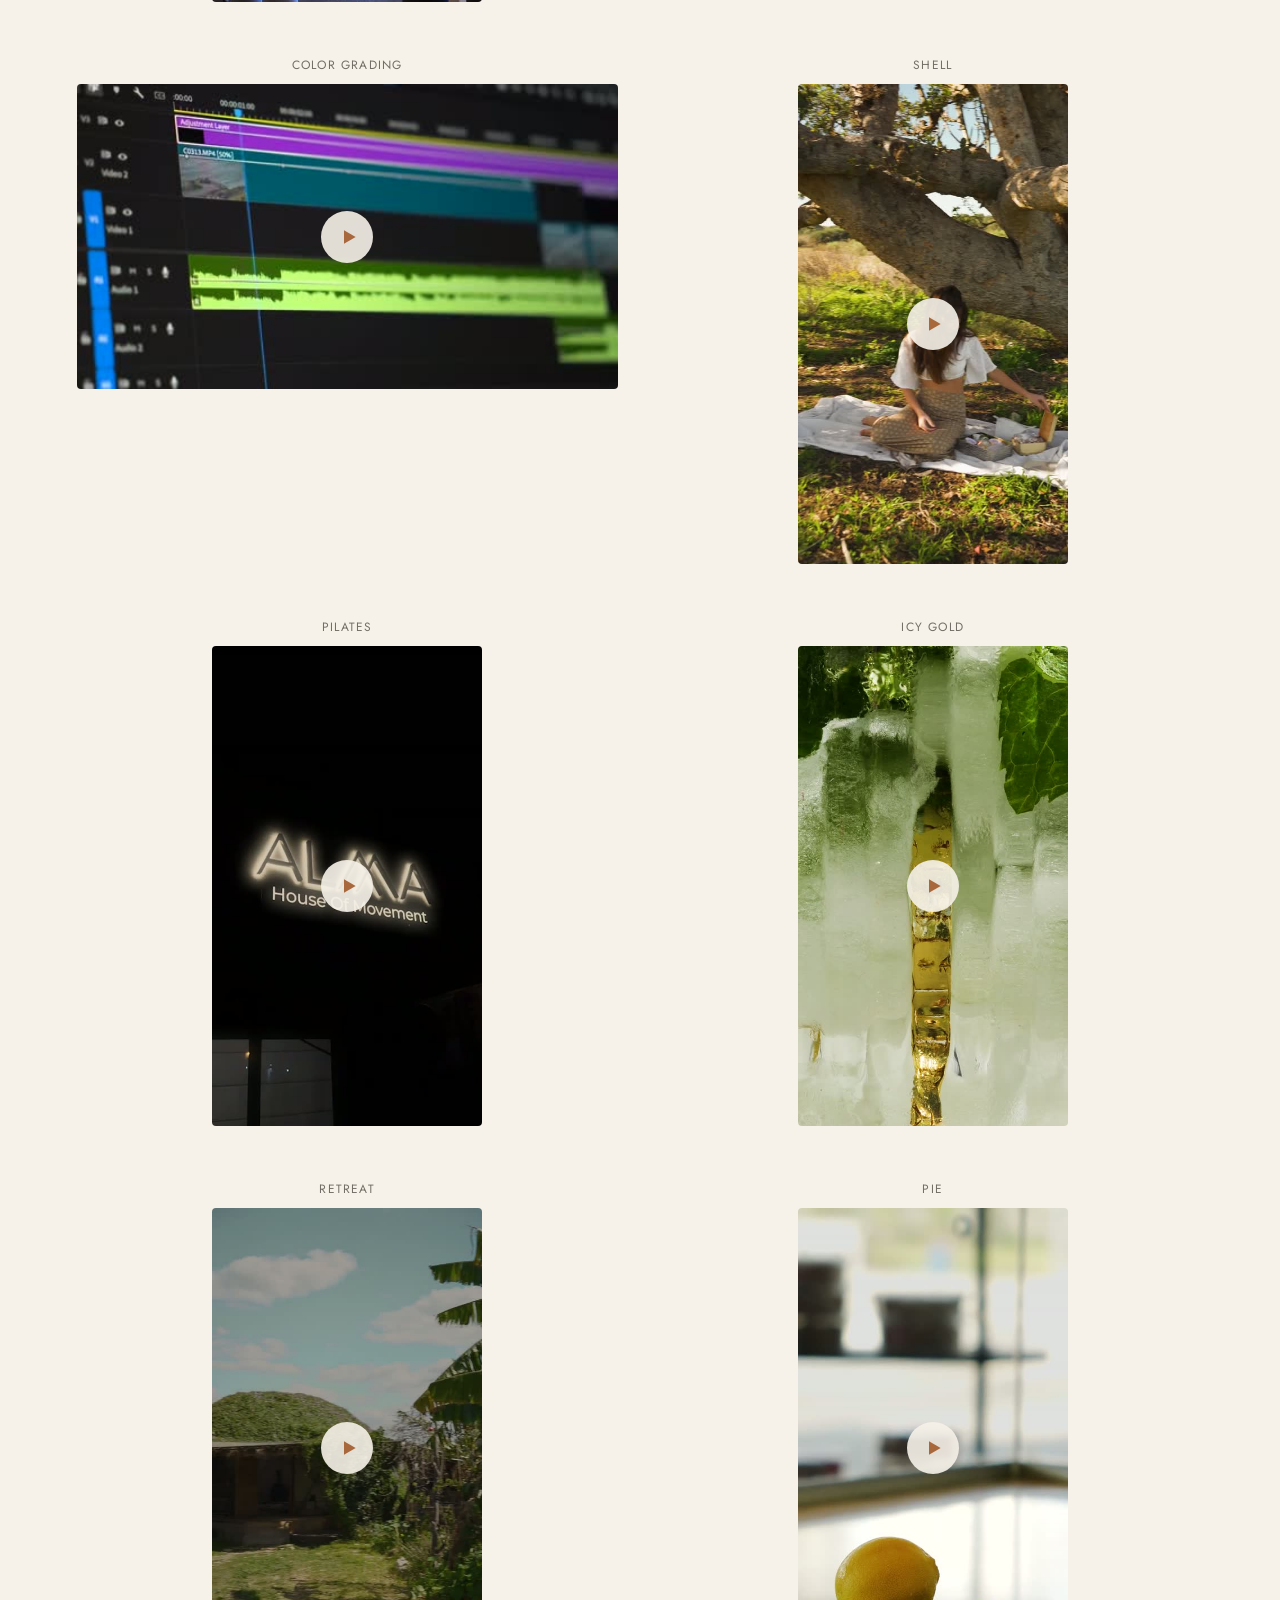
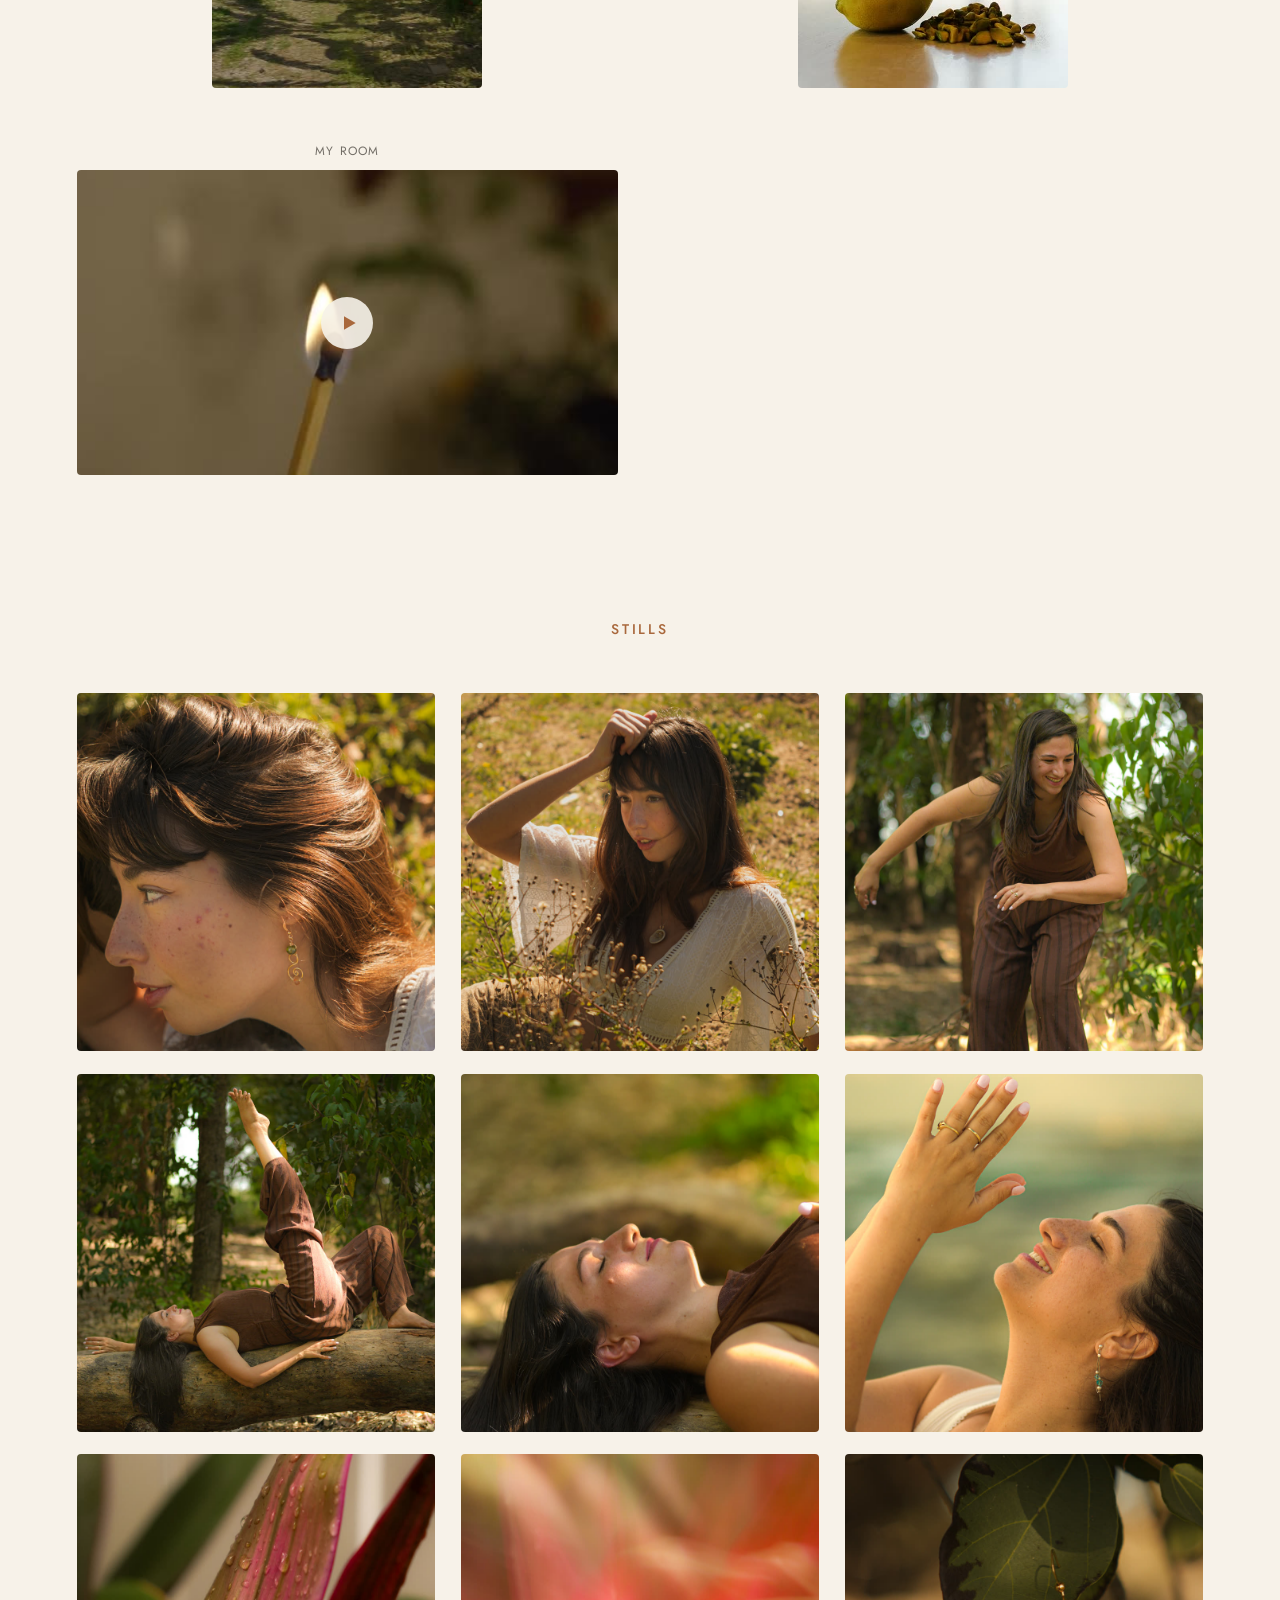
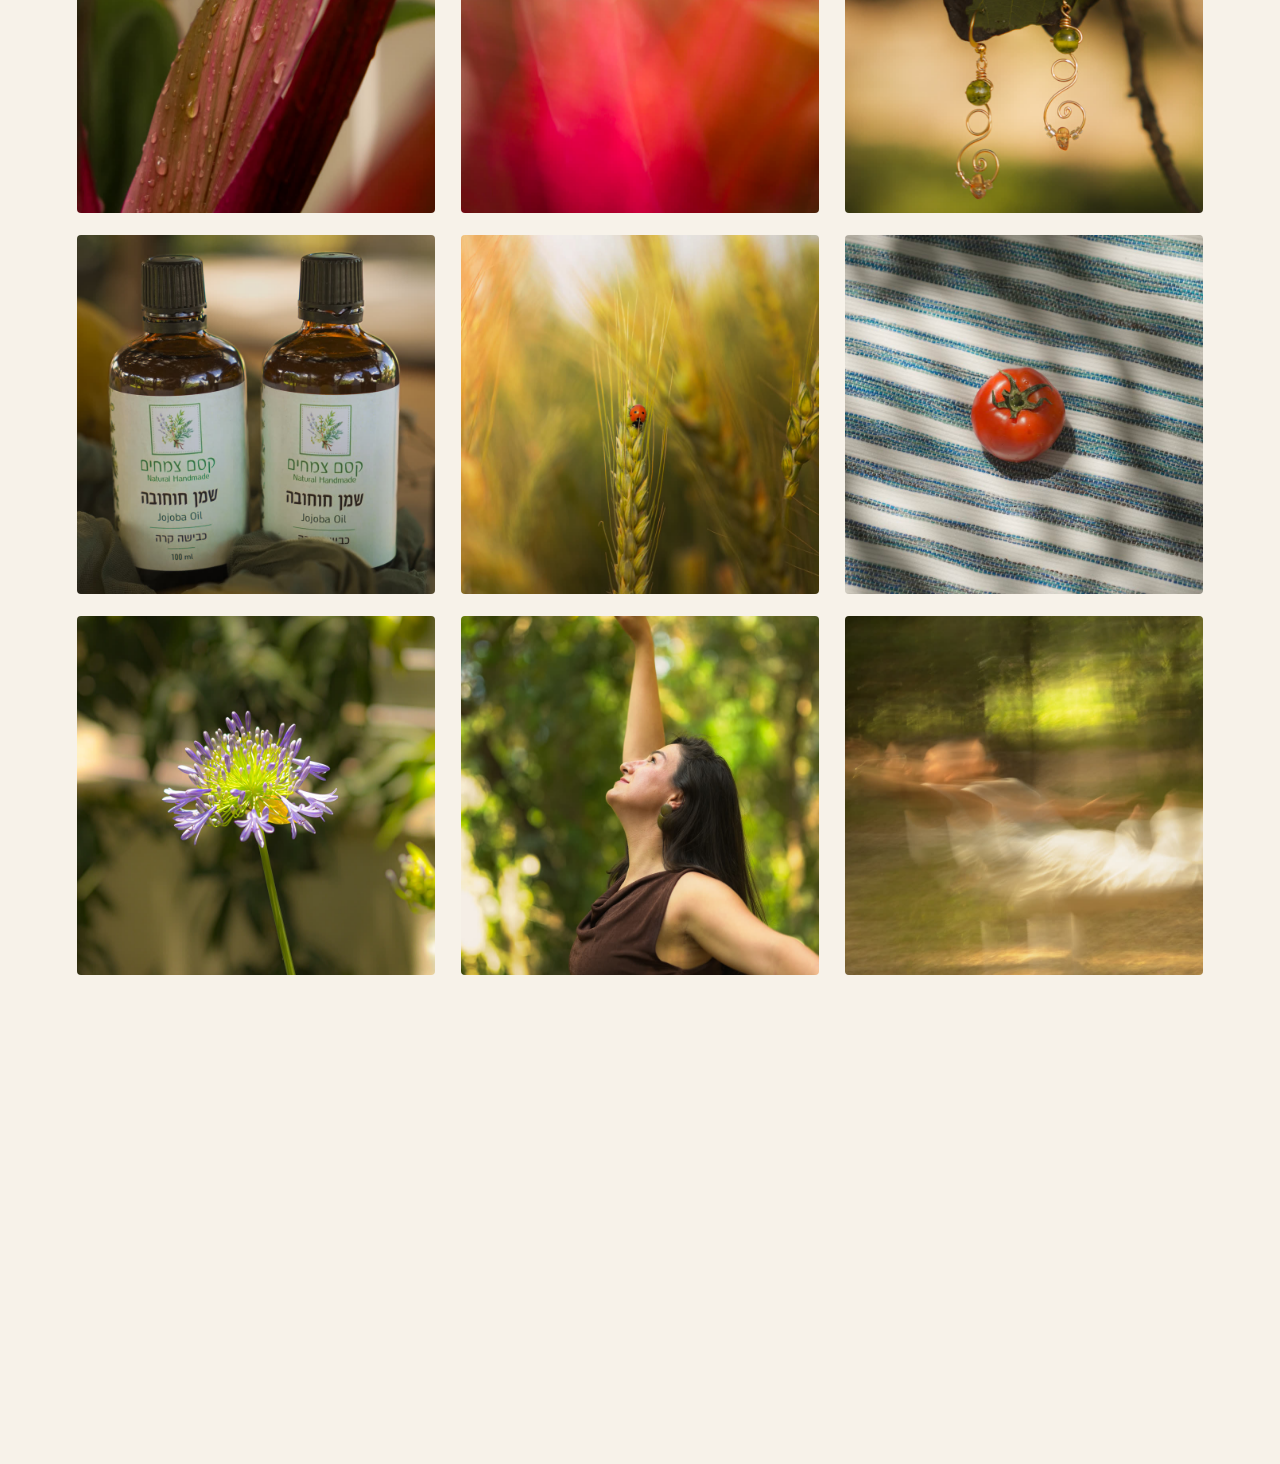
==== commit b5fdc9b0: "Add uploaded videos" ====
--- a/index.html
+++ b/index.html
@@ -87,9 +87,9 @@
     </div>
   </div>
   <div class="gallery-entry">
-    <p class="video-title">Color Grading</p>
-    <div class="gallery-item fade-in video-facade" data-src="assets/gallery/color-grading.mp4">
-      <img class="v-thumb" src="assets/gallery/color-grading.jpg?v=bdd6b756" alt="" loading="lazy">
+    <p class="video-title">Alma</p>
+    <div class="gallery-item portrait fade-in video-facade" data-src="assets/gallery/alma.mp4">
+      <img class="v-thumb" src="assets/gallery/alma.jpg?v=0677f09e" alt="" loading="lazy">
       <button class="v-play" aria-label="Play video"><svg viewBox="0 0 24 24" width="20" height="20"><polygon points="6,4 20,12 6,20" fill="currentColor"/></svg></button>
     </div>
   </div>
@@ -101,9 +101,9 @@
     </div>
   </div>
   <div class="gallery-entry">
-    <p class="video-title">Pilates</p>
-    <div class="gallery-item portrait fade-in video-facade" data-src="assets/gallery/pilates.mp4">
-      <img class="v-thumb" src="assets/gallery/pilates.jpg?v=1b97e1df" alt="" loading="lazy">
+    <p class="video-title">Color Grading</p>
+    <div class="gallery-item fade-in video-facade" data-src="assets/gallery/color-grading.mp4">
+      <img class="v-thumb" src="assets/gallery/color-grading.jpg?v=bdd6b756" alt="" loading="lazy">
       <button class="v-play" aria-label="Play video"><svg viewBox="0 0 24 24" width="20" height="20"><polygon points="6,4 20,12 6,20" fill="currentColor"/></svg></button>
     </div>
   </div>
@@ -111,6 +111,13 @@
     <p class="video-title">Shell</p>
     <div class="gallery-item portrait fade-in video-facade" data-src="assets/gallery/shell.mp4">
       <img class="v-thumb" src="assets/gallery/shell.jpg?v=50d62847" alt="" loading="lazy">
+      <button class="v-play" aria-label="Play video"><svg viewBox="0 0 24 24" width="20" height="20"><polygon points="6,4 20,12 6,20" fill="currentColor"/></svg></button>
+    </div>
+  </div>
+  <div class="gallery-entry">
+    <p class="video-title">Pilates</p>
+    <div class="gallery-item portrait fade-in video-facade" data-src="assets/gallery/pilates.mp4">
+      <img class="v-thumb" src="assets/gallery/pilates.jpg?v=1b97e1df" alt="" loading="lazy">
       <button class="v-play" aria-label="Play video"><svg viewBox="0 0 24 24" width="20" height="20"><polygon points="6,4 20,12 6,20" fill="currentColor"/></svg></button>
     </div>
   </div>
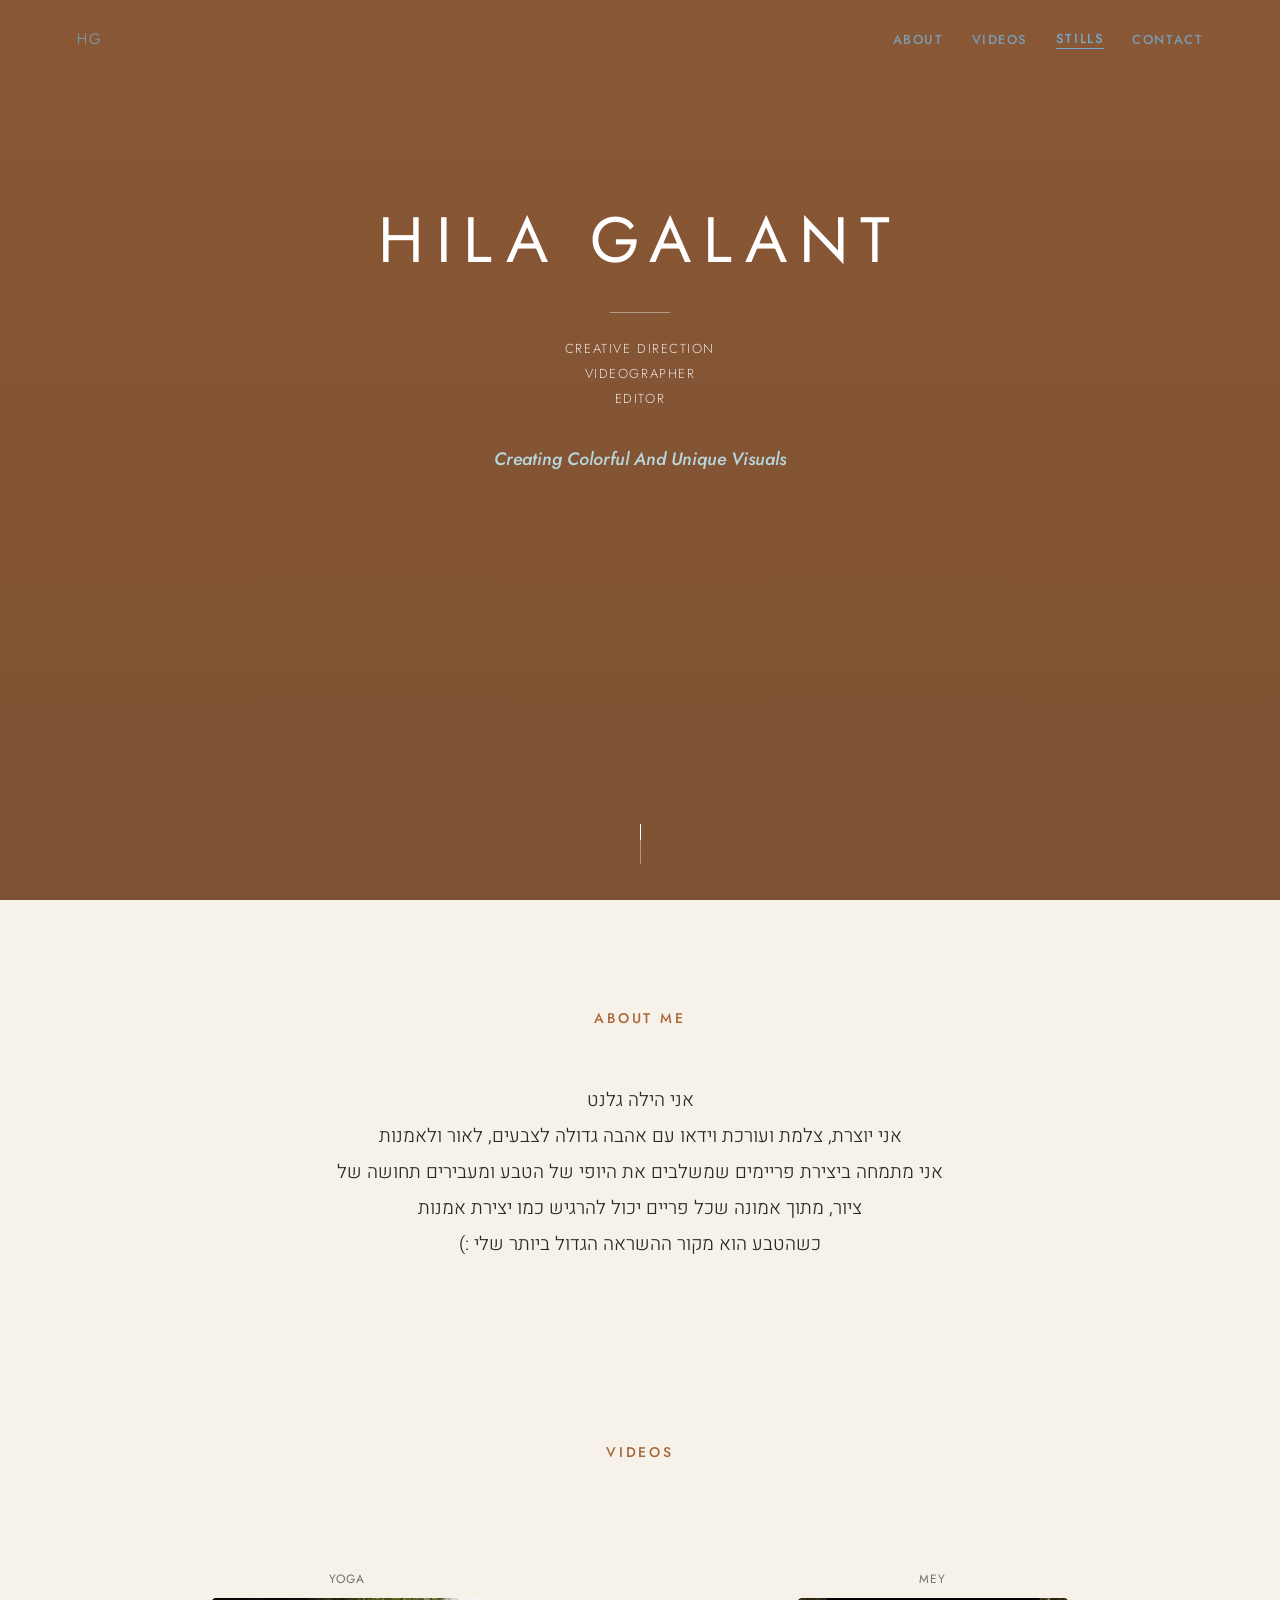
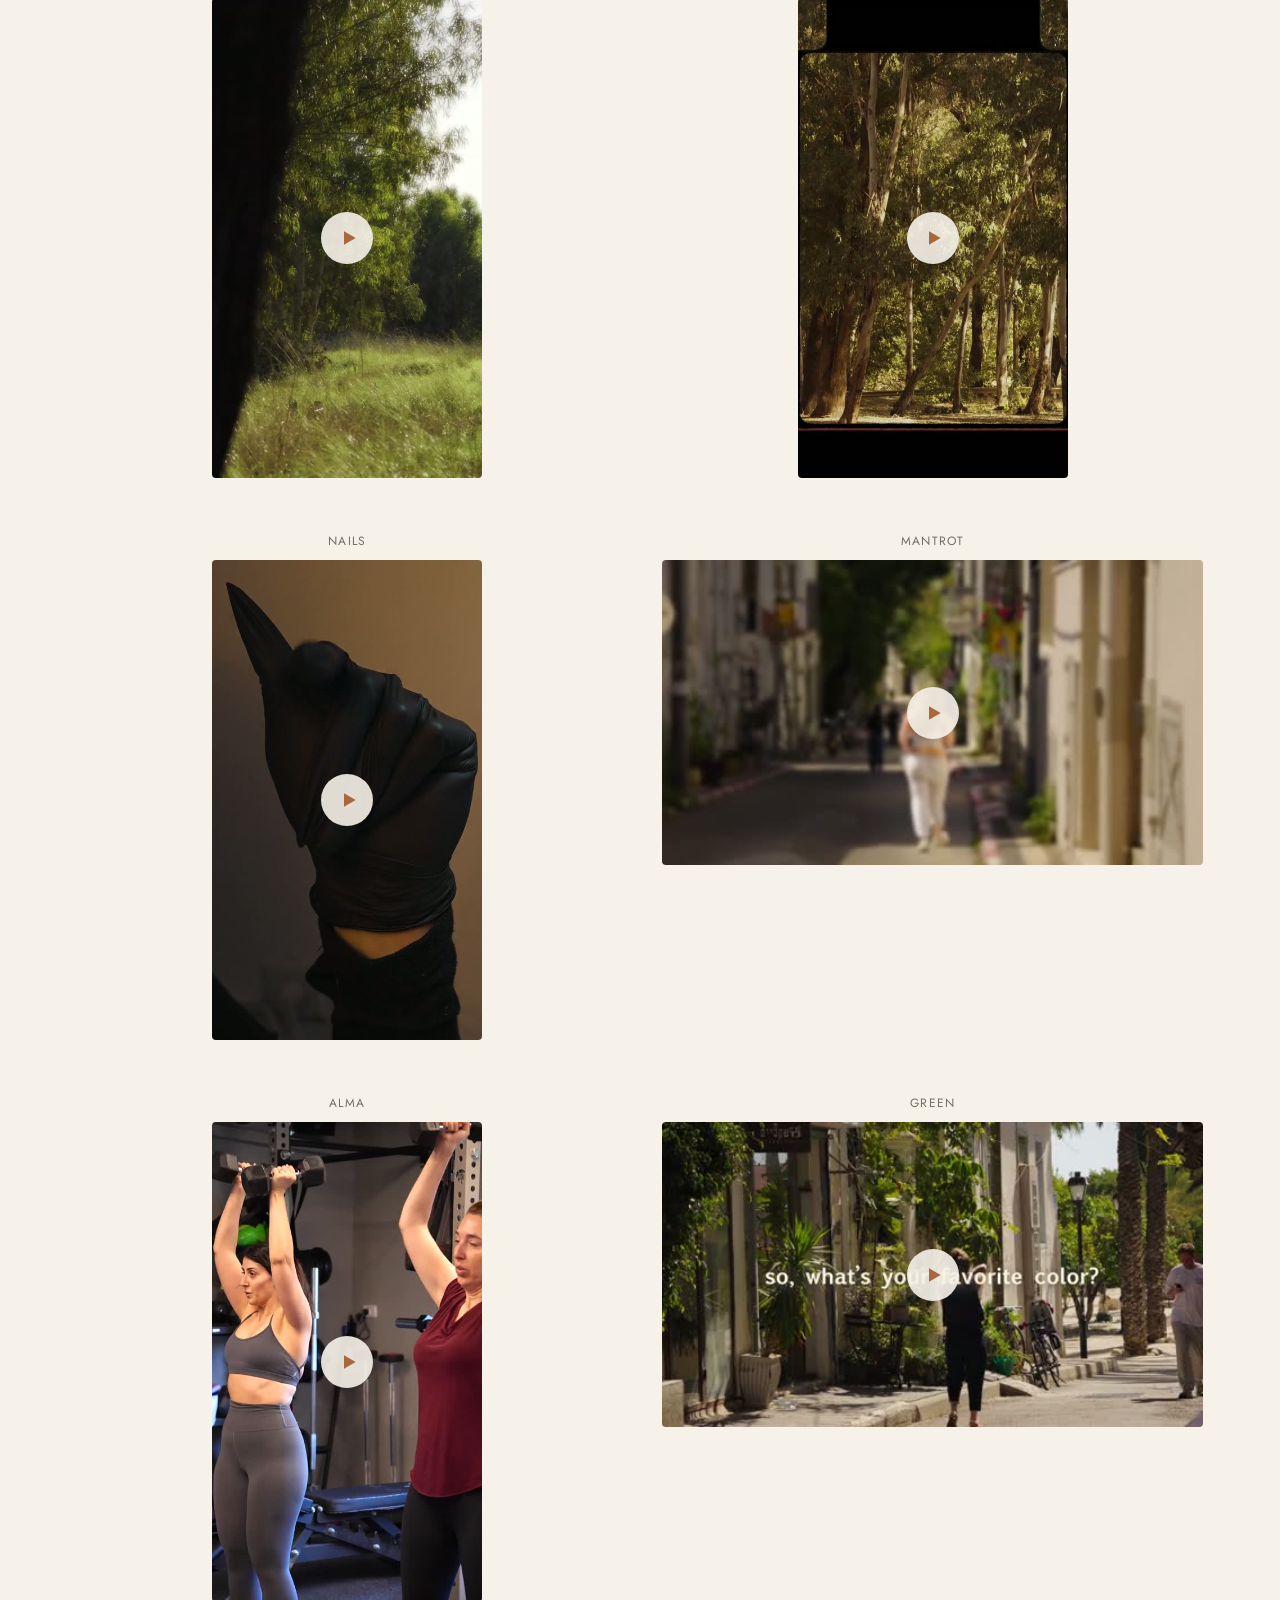
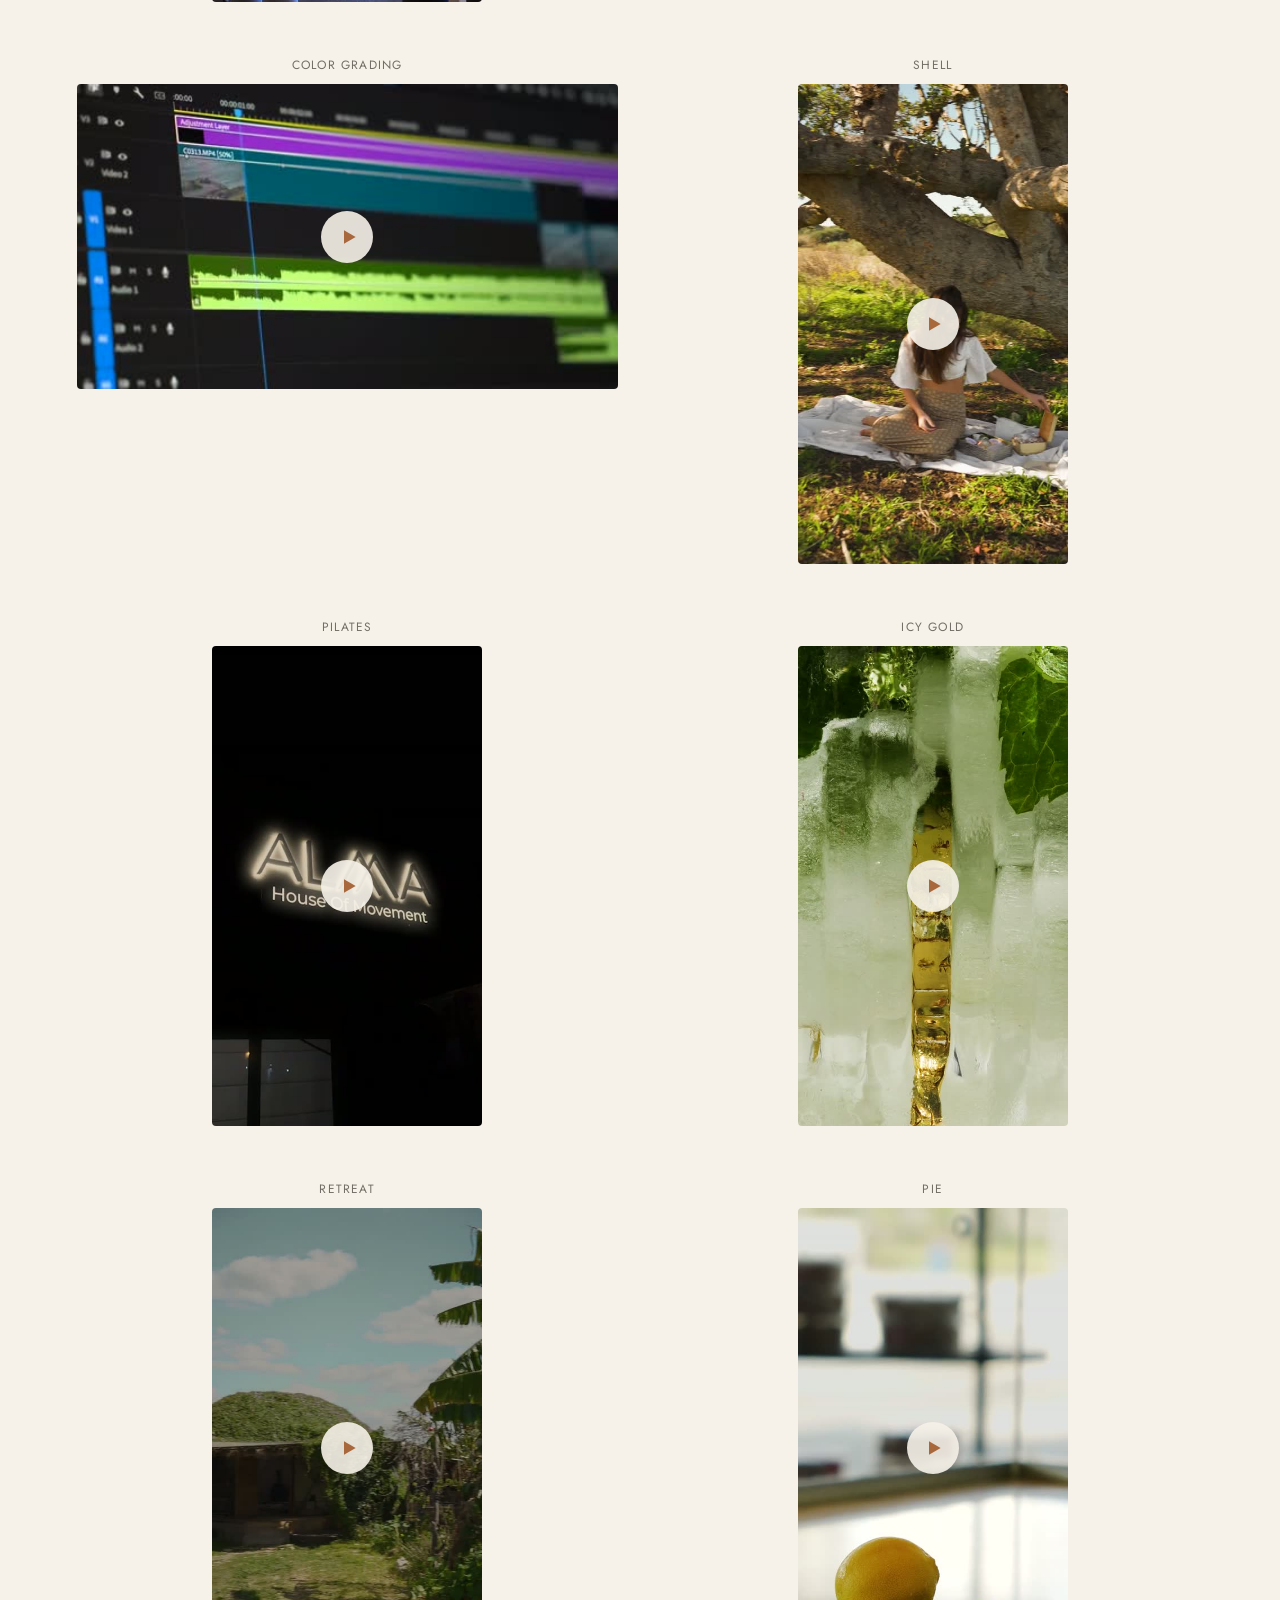
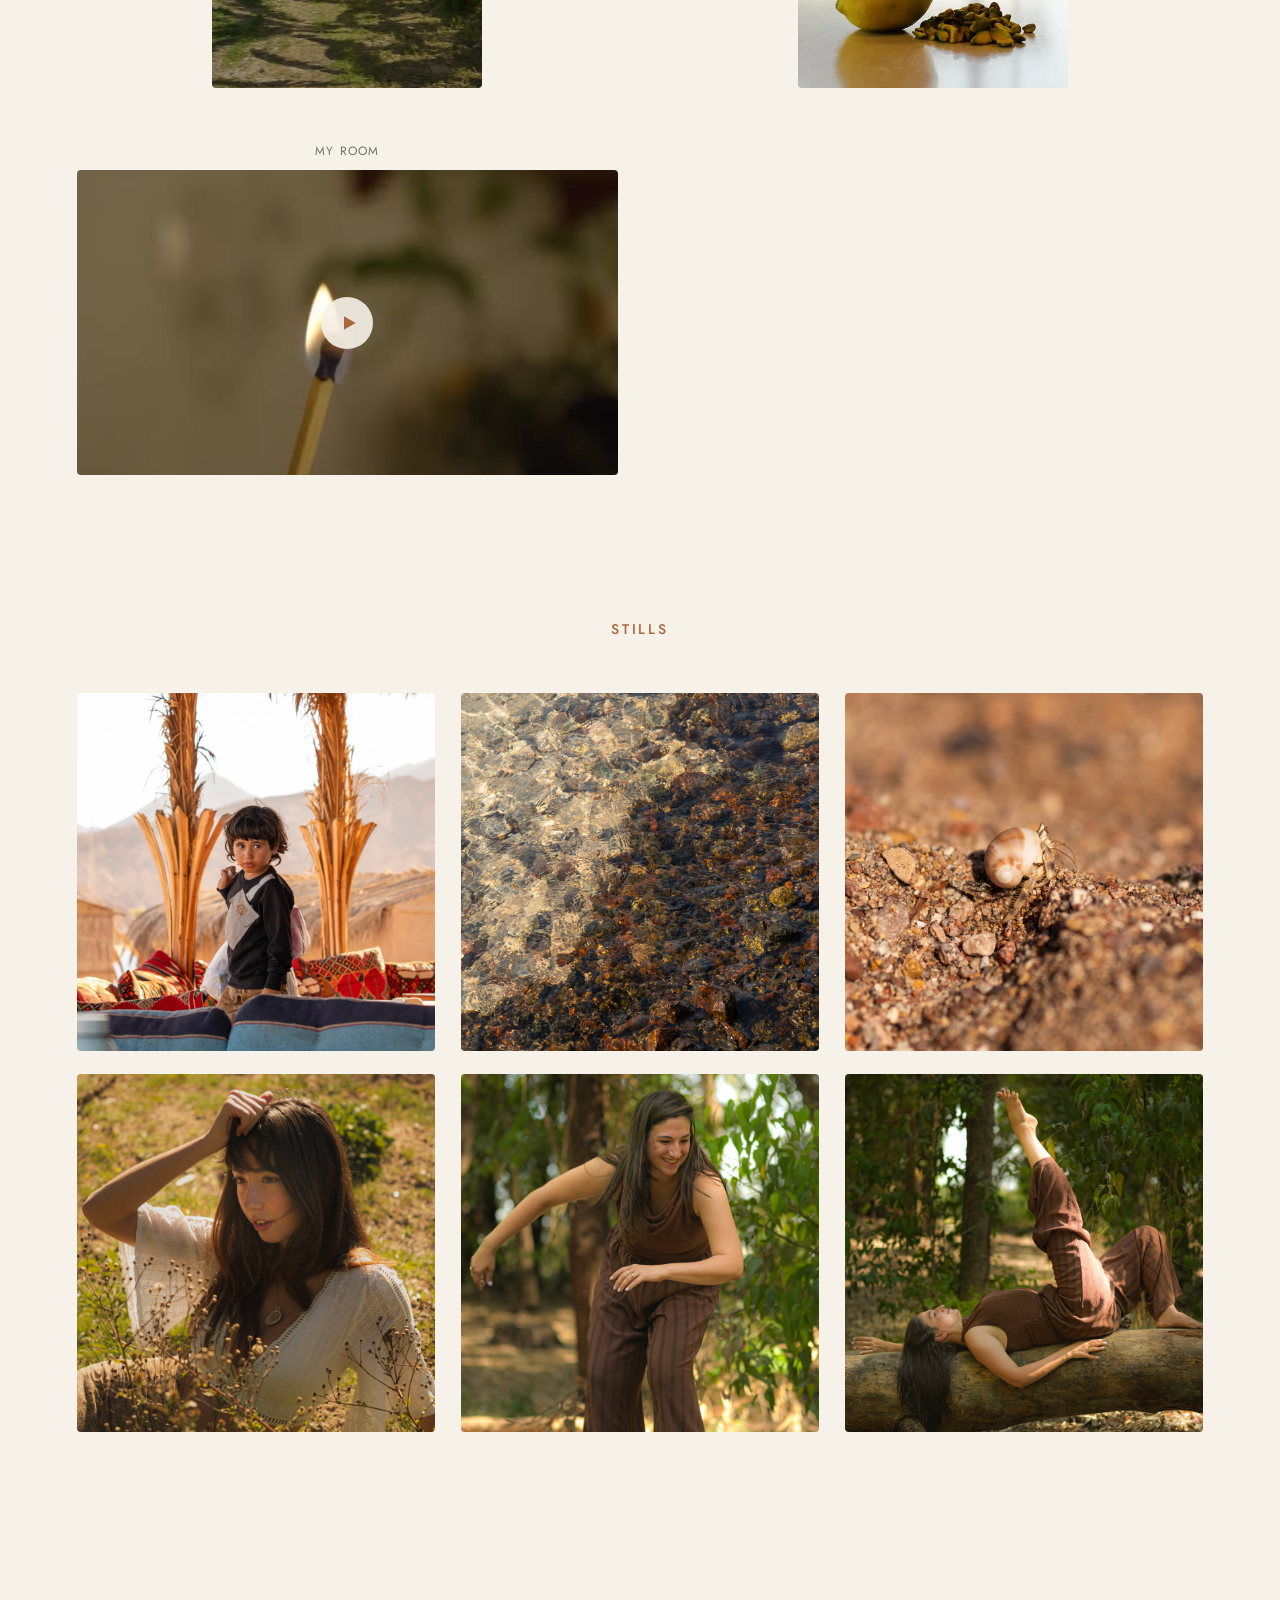
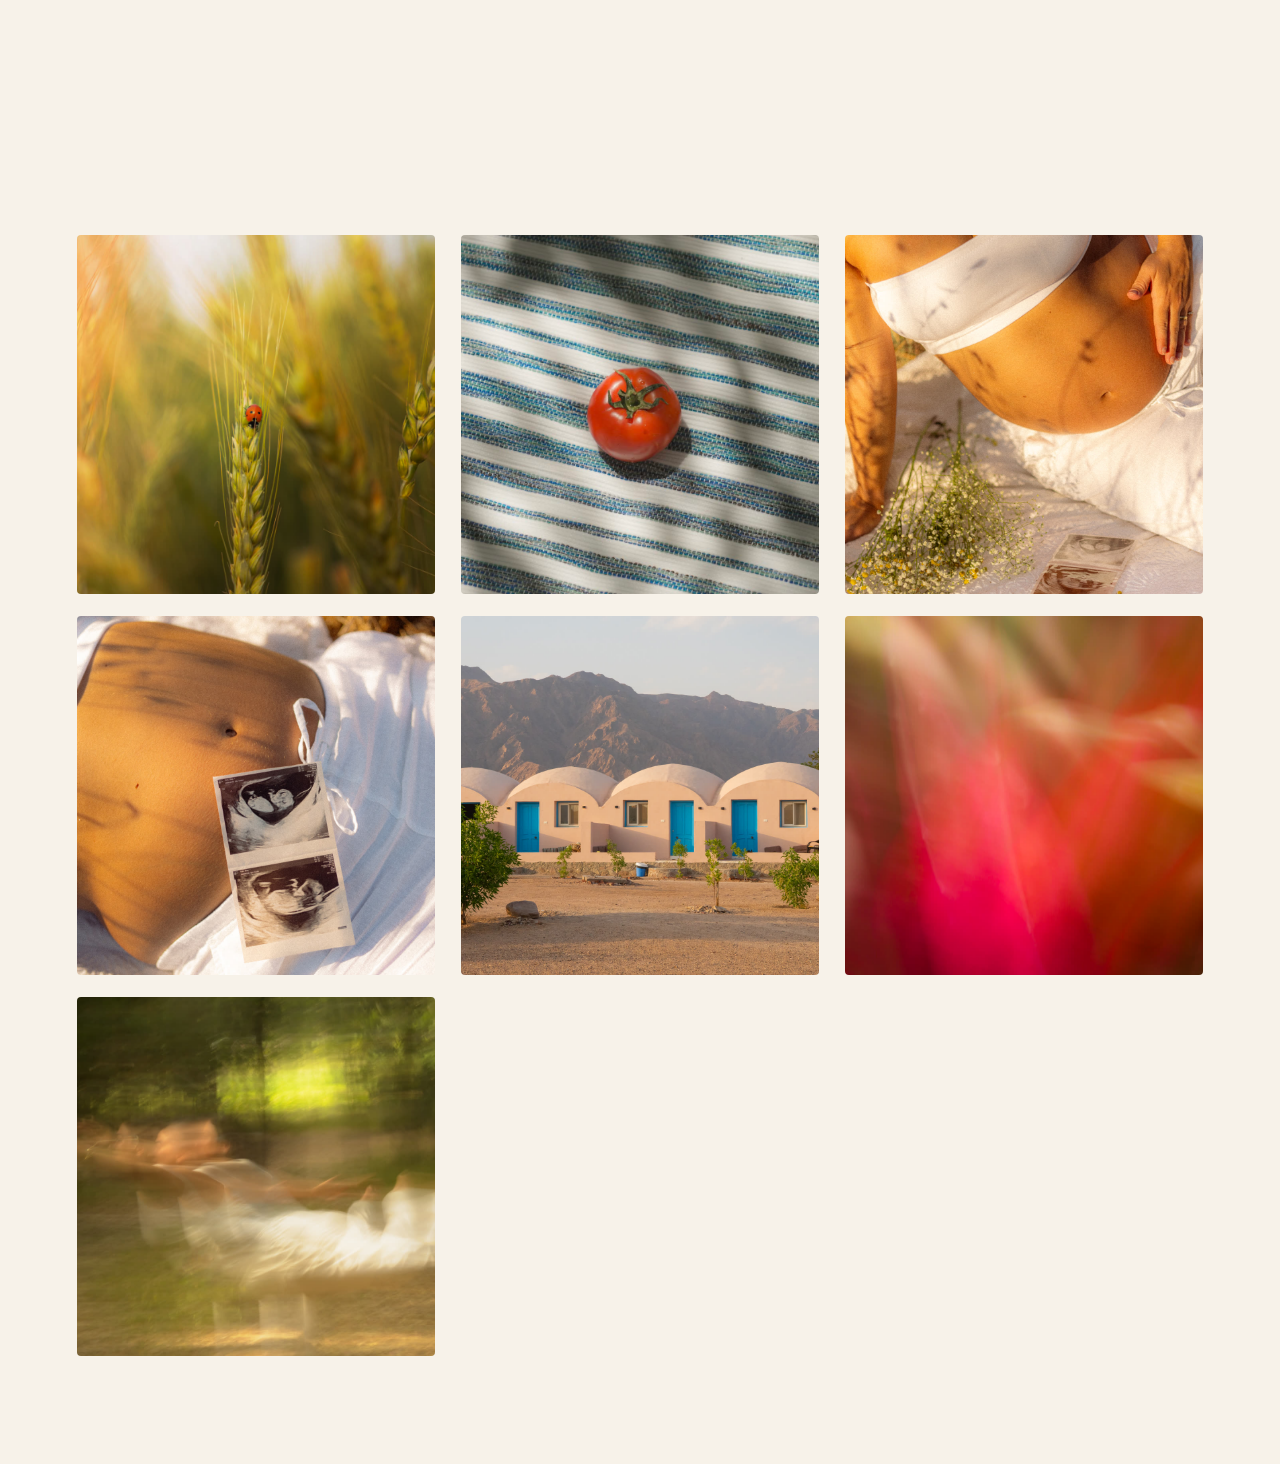
==== commit 6c0c18ab: "Update site" ====
--- a/index.html
+++ b/index.html
@@ -156,23 +156,22 @@
   <h2 class="section-title">Stills</h2>
   <div class="stills-grid">
     <!-- STILLS:START -->
-    <img class="still fade-in" src="assets/stills/still-03.jpg" alt="" loading="lazy">
+    <img class="still fade-in" src="assets/stills/photo-1792946560224-0.jpg" alt="" loading="lazy">
+    <img class="still fade-in" src="assets/stills/photo-1792946570561-0.jpg" alt="" loading="lazy">
+    <img class="still fade-in" src="assets/stills/photo-1792946554877-0.jpg" alt="" loading="lazy">
     <img class="still fade-in" src="assets/stills/still-05.jpg" alt="" loading="lazy">
     <img class="still fade-in" src="assets/stills/still-10.jpg" alt="" loading="lazy">
     <img class="still fade-in" src="assets/stills/still-12.jpg" alt="" loading="lazy">
-    <img class="still fade-in" src="assets/stills/still-13.jpg" alt="" loading="lazy">
-    <img class="still fade-in" src="assets/stills/still-15.jpg" alt="" loading="lazy">
-    <img class="still fade-in" src="assets/stills/still-01.jpg" alt="" loading="lazy">
-    <img class="still fade-in" src="assets/stills/still-02.jpg" alt="" loading="lazy">
-    <img class="still fade-in" src="assets/stills/still-04.jpg" alt="" loading="lazy">
-    <img class="still fade-in" src="assets/stills/still-06.jpg" alt="" loading="lazy">
+    <img class="still fade-in" src="assets/stills/photo-1792946581525-0.jpg" alt="" loading="lazy">
+    <img class="still fade-in" src="assets/stills/still-03.jpg" alt="" loading="lazy">
+    <img class="still fade-in" src="assets/stills/photo-1792946581526-1.jpg" alt="" loading="lazy">
     <img class="still fade-in" src="assets/stills/still-07.jpg" alt="" loading="lazy">
     <img class="still fade-in" src="assets/stills/still-08.jpg" alt="" loading="lazy">
-    <img class="still fade-in" src="assets/stills/still-09.jpg" alt="" loading="lazy">
-    <img class="still fade-in" src="assets/stills/still-11.jpg" alt="" loading="lazy">
-    <img class="still fade-in" src="assets/stills/still-14.jpg" alt="" loading="lazy">
     <img class="still fade-in" src="assets/stills/photo-1791359665013-0.jpg" alt="" loading="lazy">
     <img class="still fade-in" src="assets/stills/photo-1791359746586-0.jpg" alt="" loading="lazy">
+    <img class="still fade-in" src="assets/stills/photo-1792946581526-2.jpg" alt="" loading="lazy">
+    <img class="still fade-in" src="assets/stills/still-02.jpg" alt="" loading="lazy">
+    <img class="still fade-in" src="assets/stills/still-14.jpg" alt="" loading="lazy">
   <!-- STILLS:END -->
   </div>
 </section>
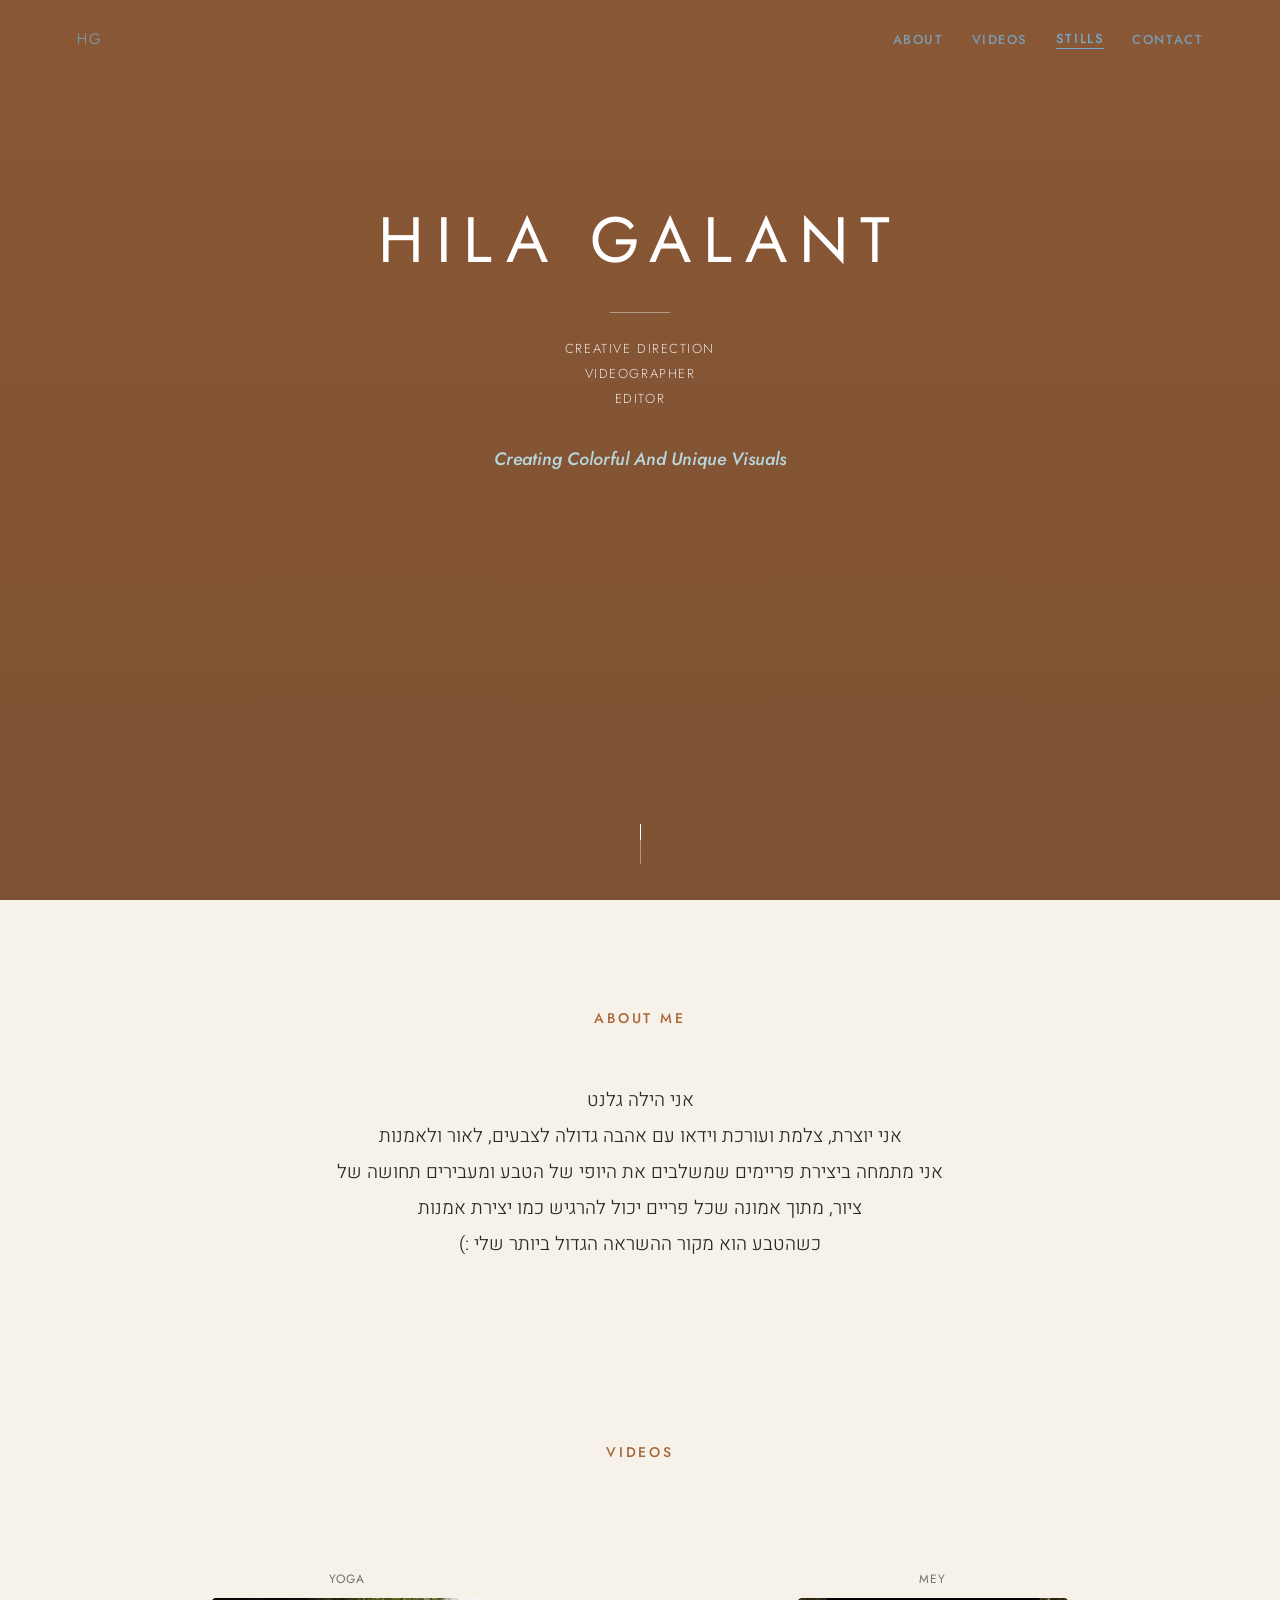
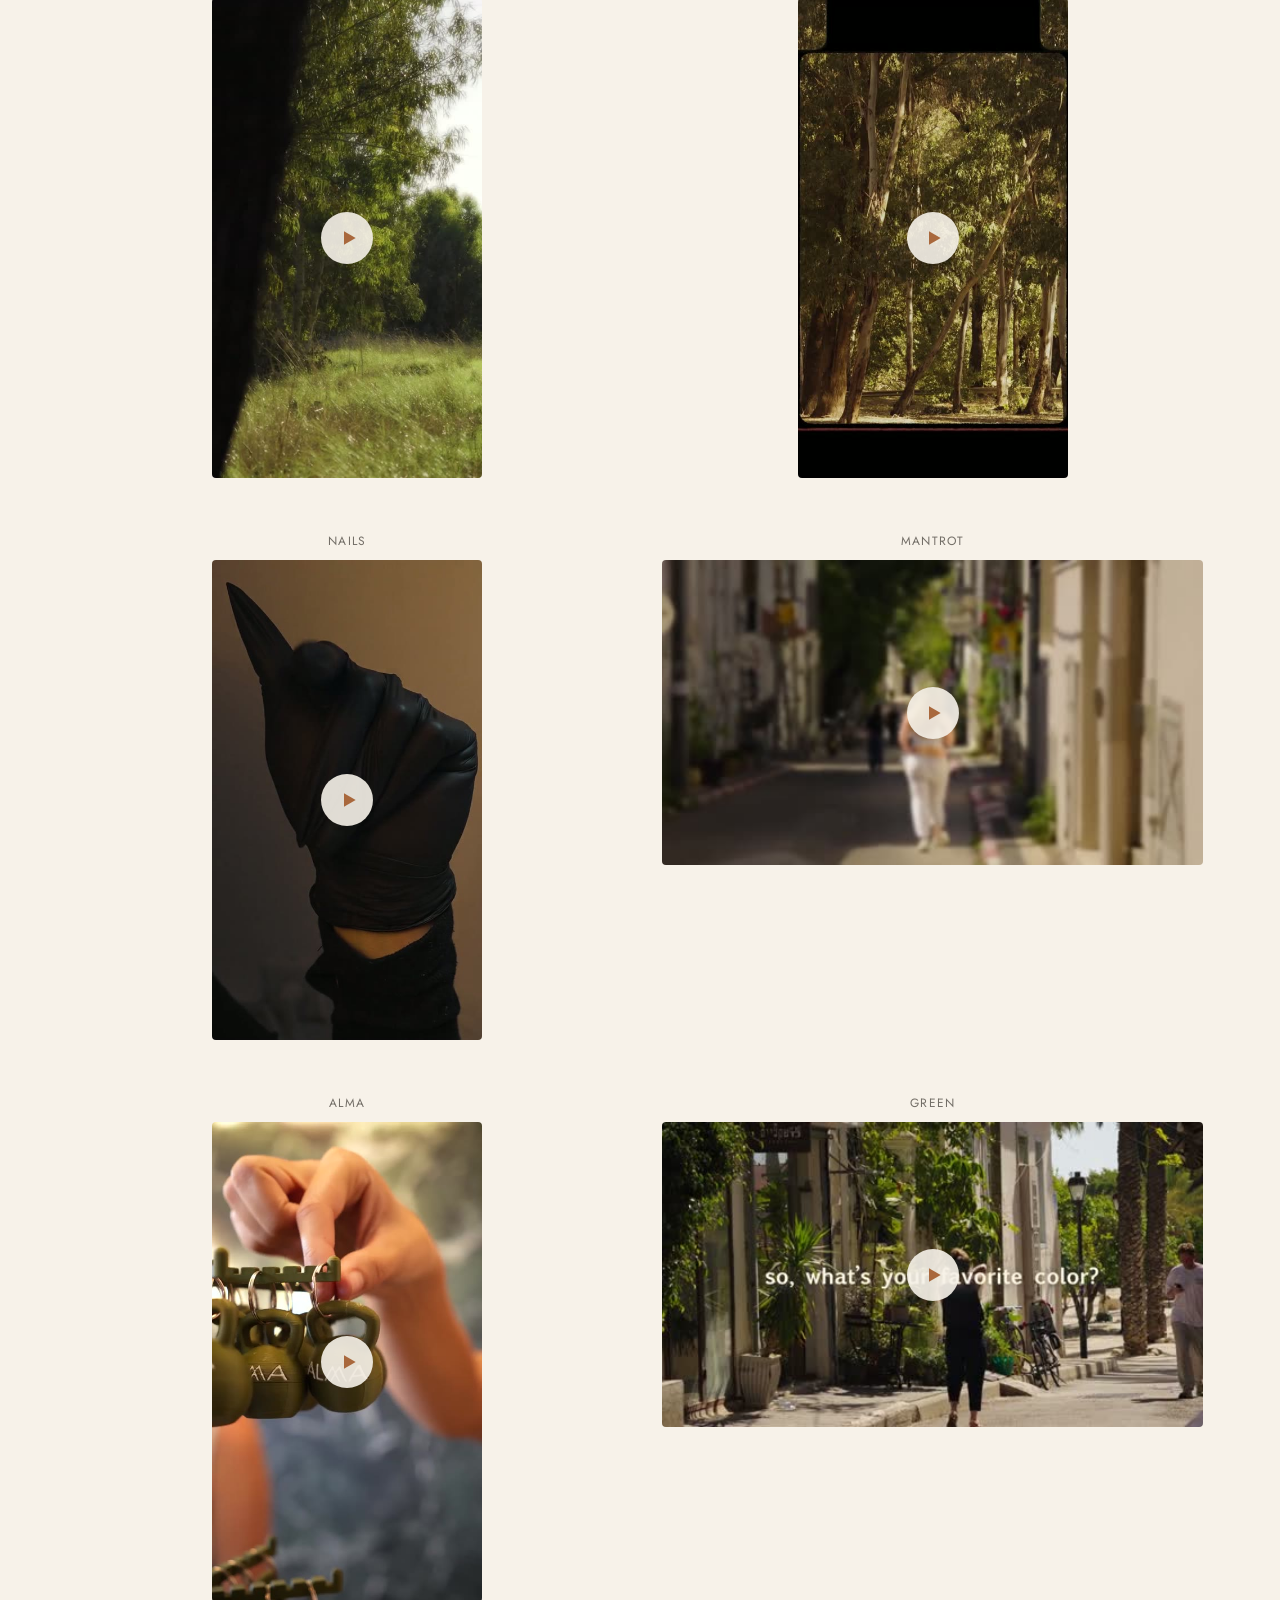
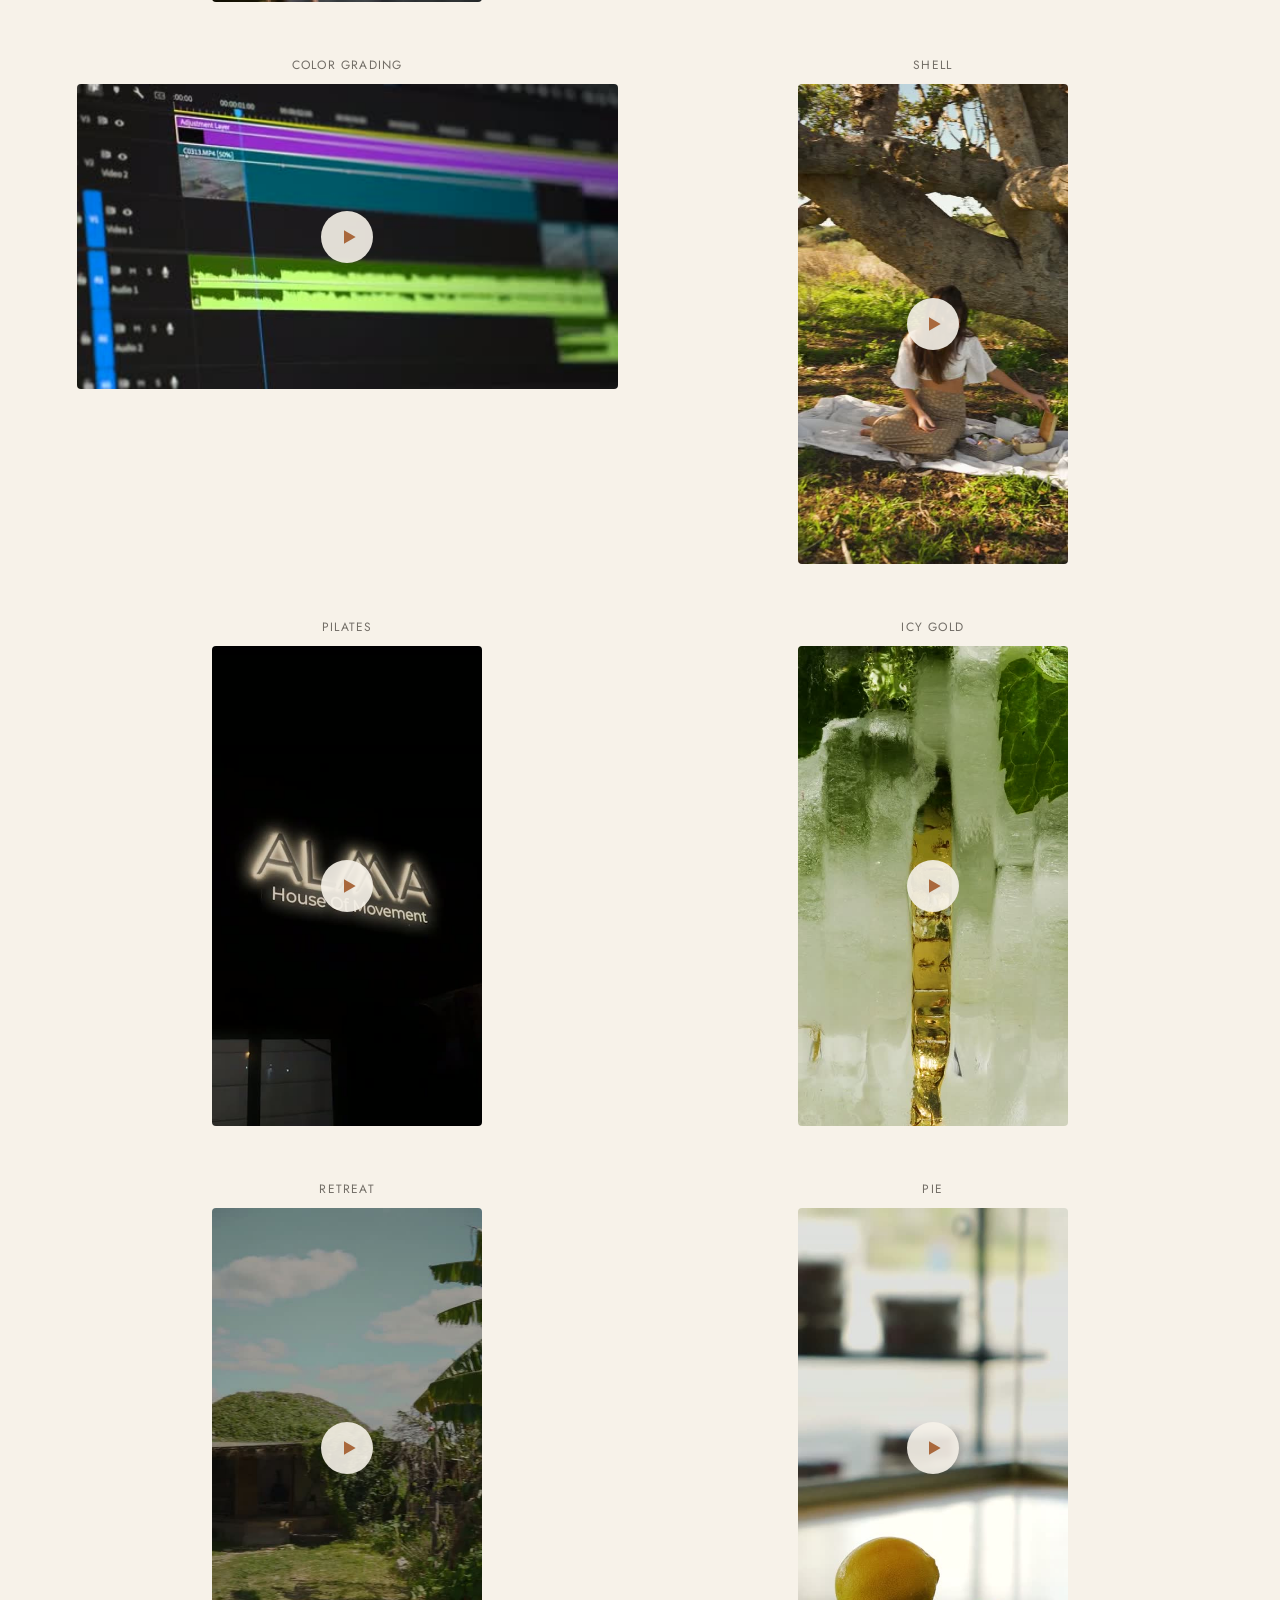
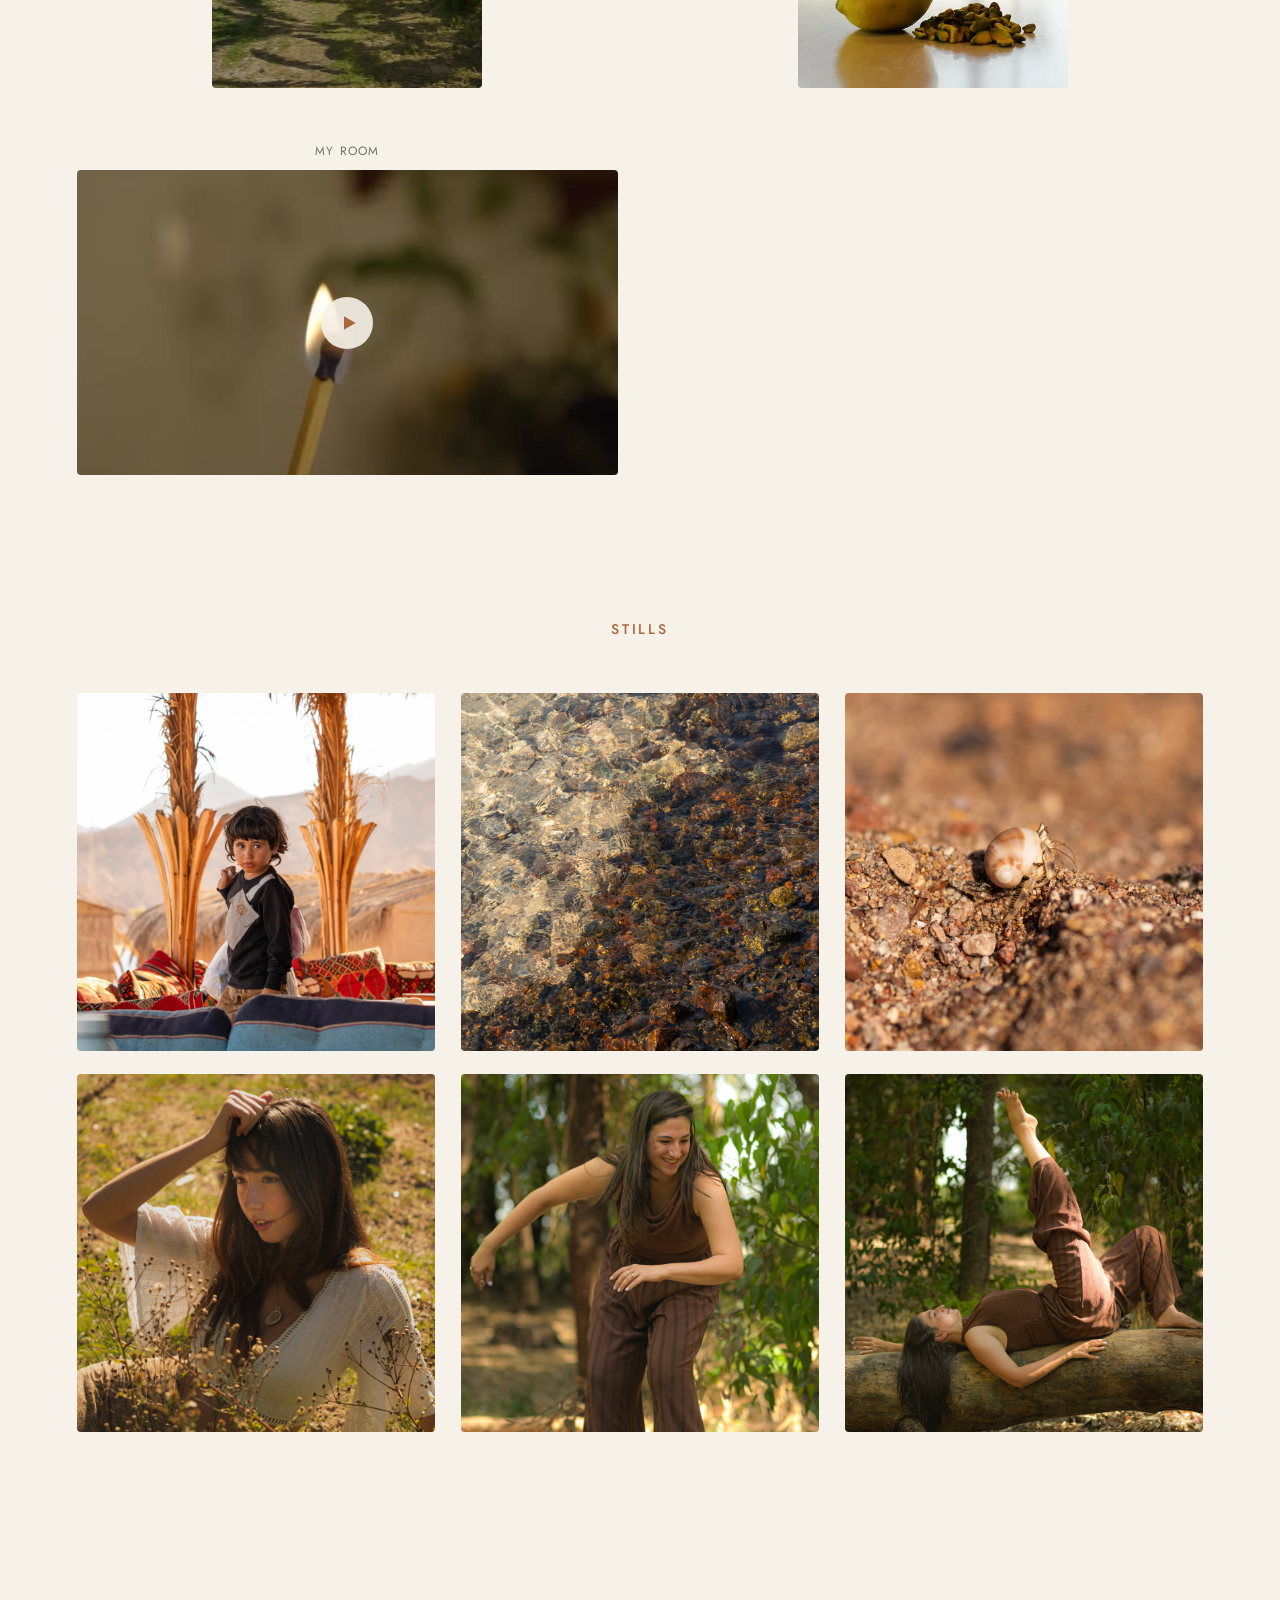
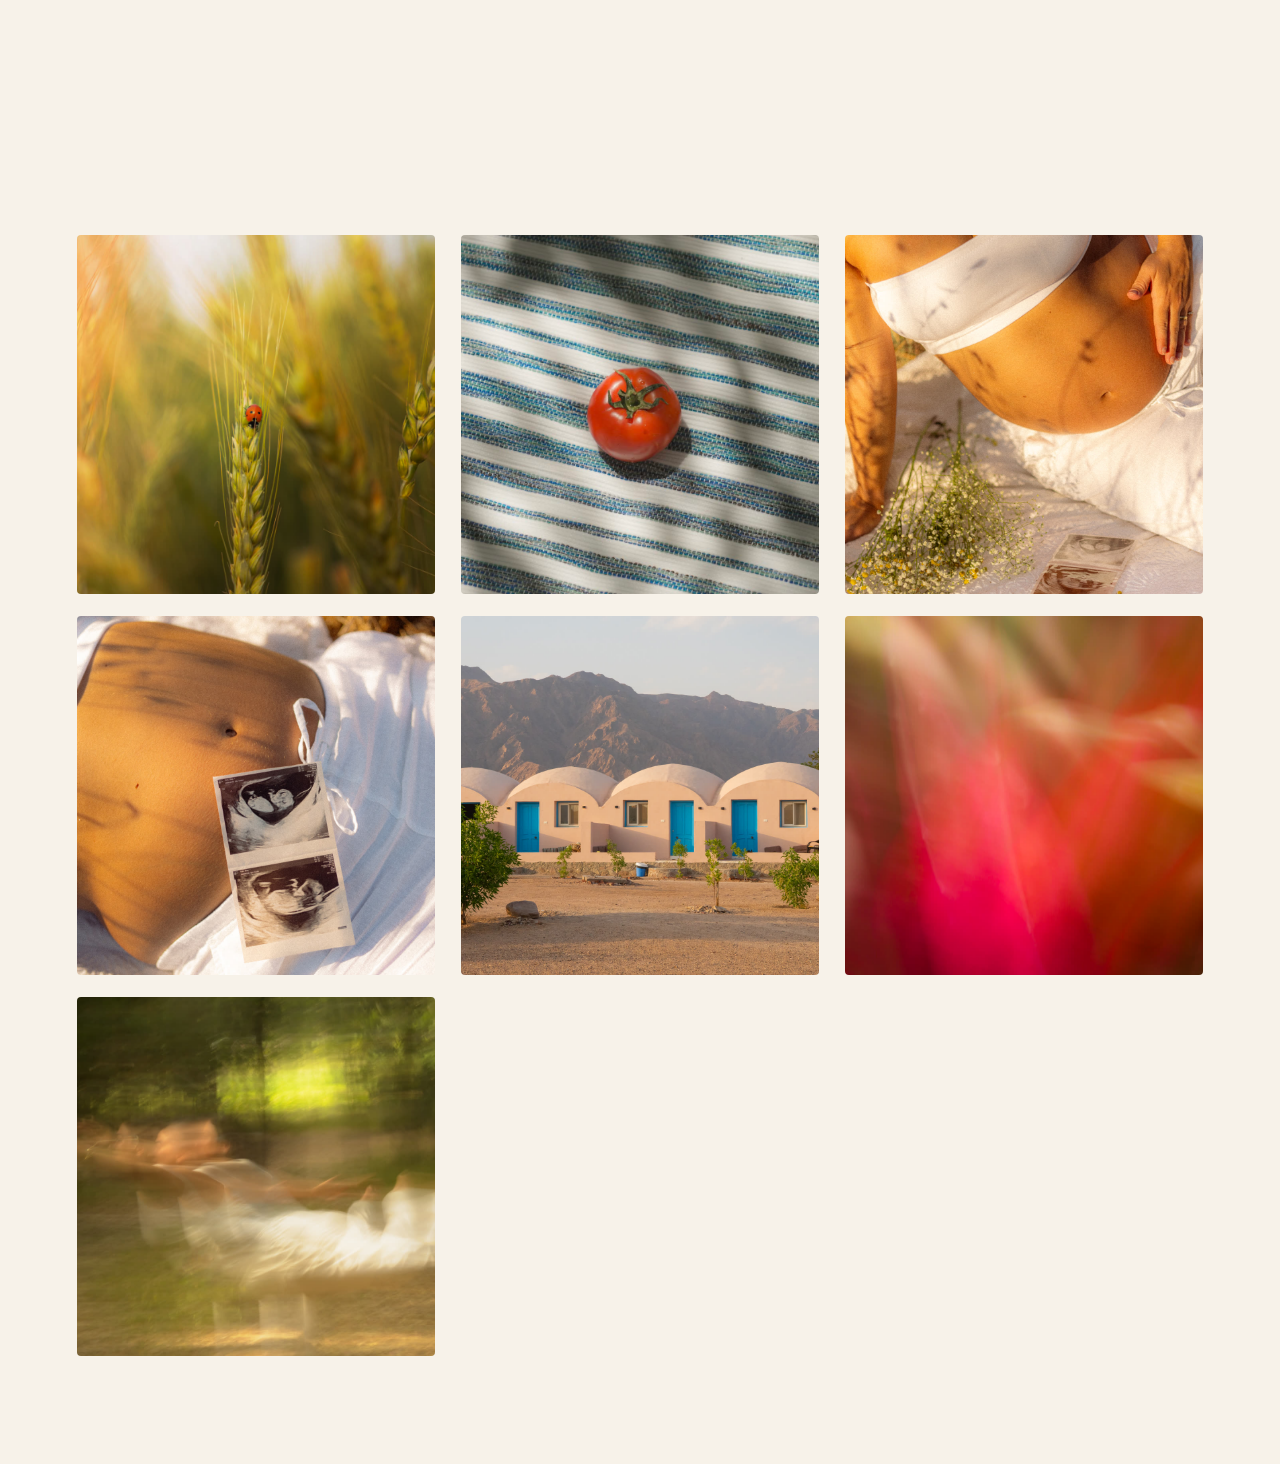
==== commit bee72c18: "Update site" ====
--- a/index.html
+++ b/index.html
@@ -89,7 +89,7 @@
   <div class="gallery-entry">
     <p class="video-title">Alma</p>
     <div class="gallery-item portrait fade-in video-facade" data-src="assets/gallery/alma.mp4">
-      <img class="v-thumb" src="assets/gallery/alma.jpg?v=0677f09e" alt="" loading="lazy">
+      <img class="v-thumb" src="assets/gallery/alma.jpg?v=c735f542" alt="" loading="lazy">
       <button class="v-play" aria-label="Play video"><svg viewBox="0 0 24 24" width="20" height="20"><polygon points="6,4 20,12 6,20" fill="currentColor"/></svg></button>
     </div>
   </div>
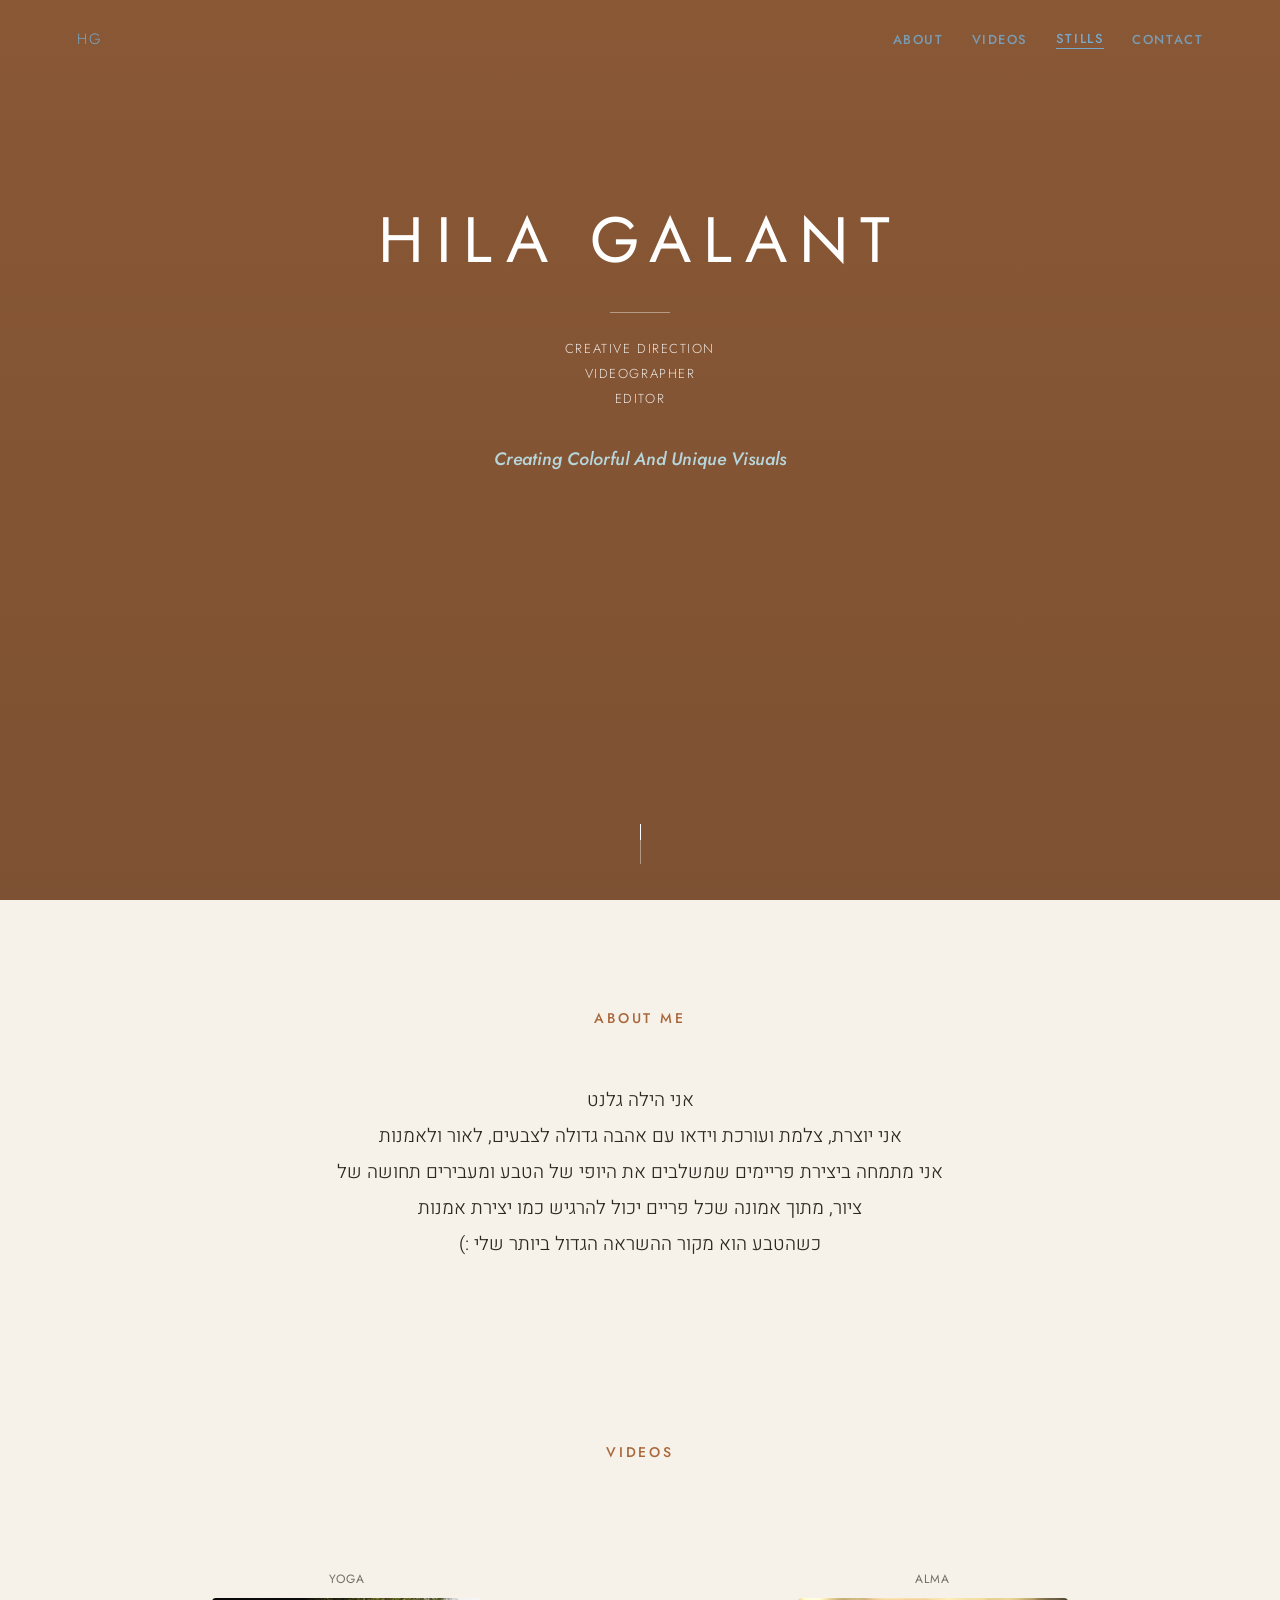
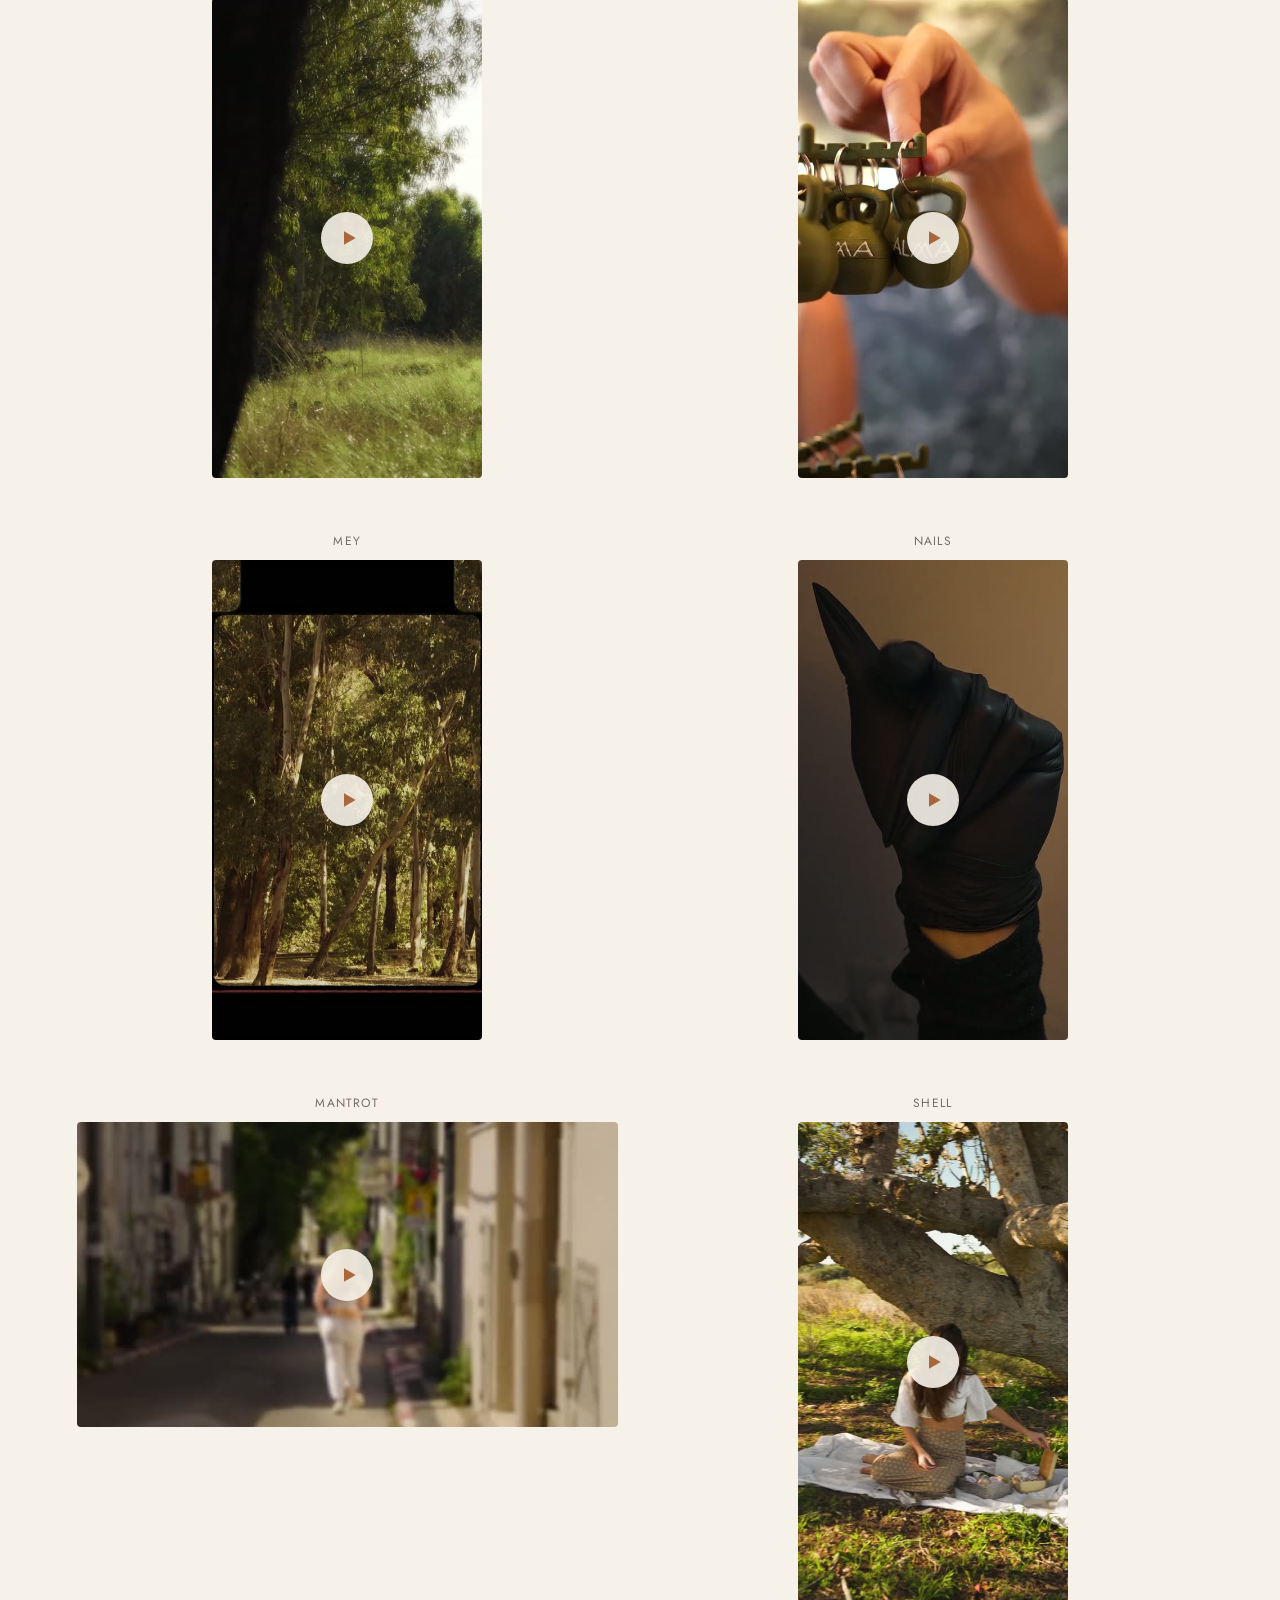
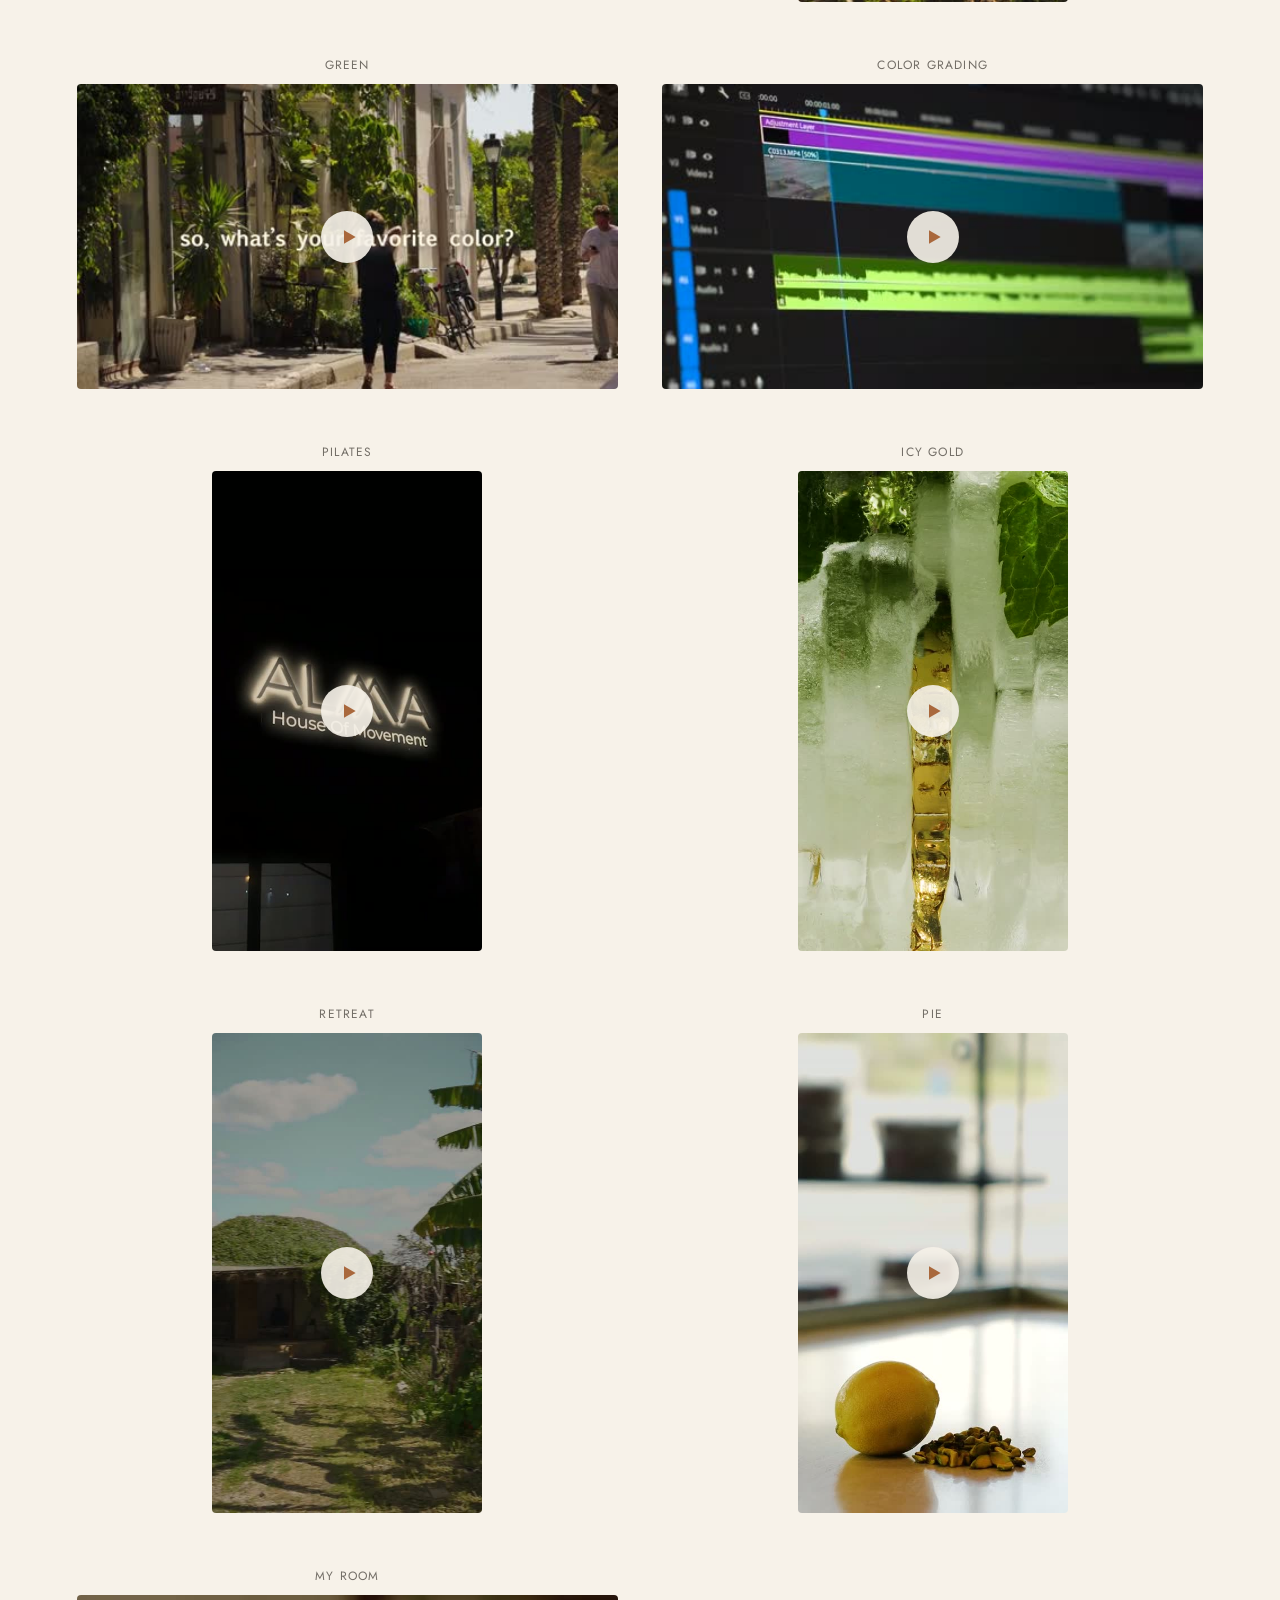
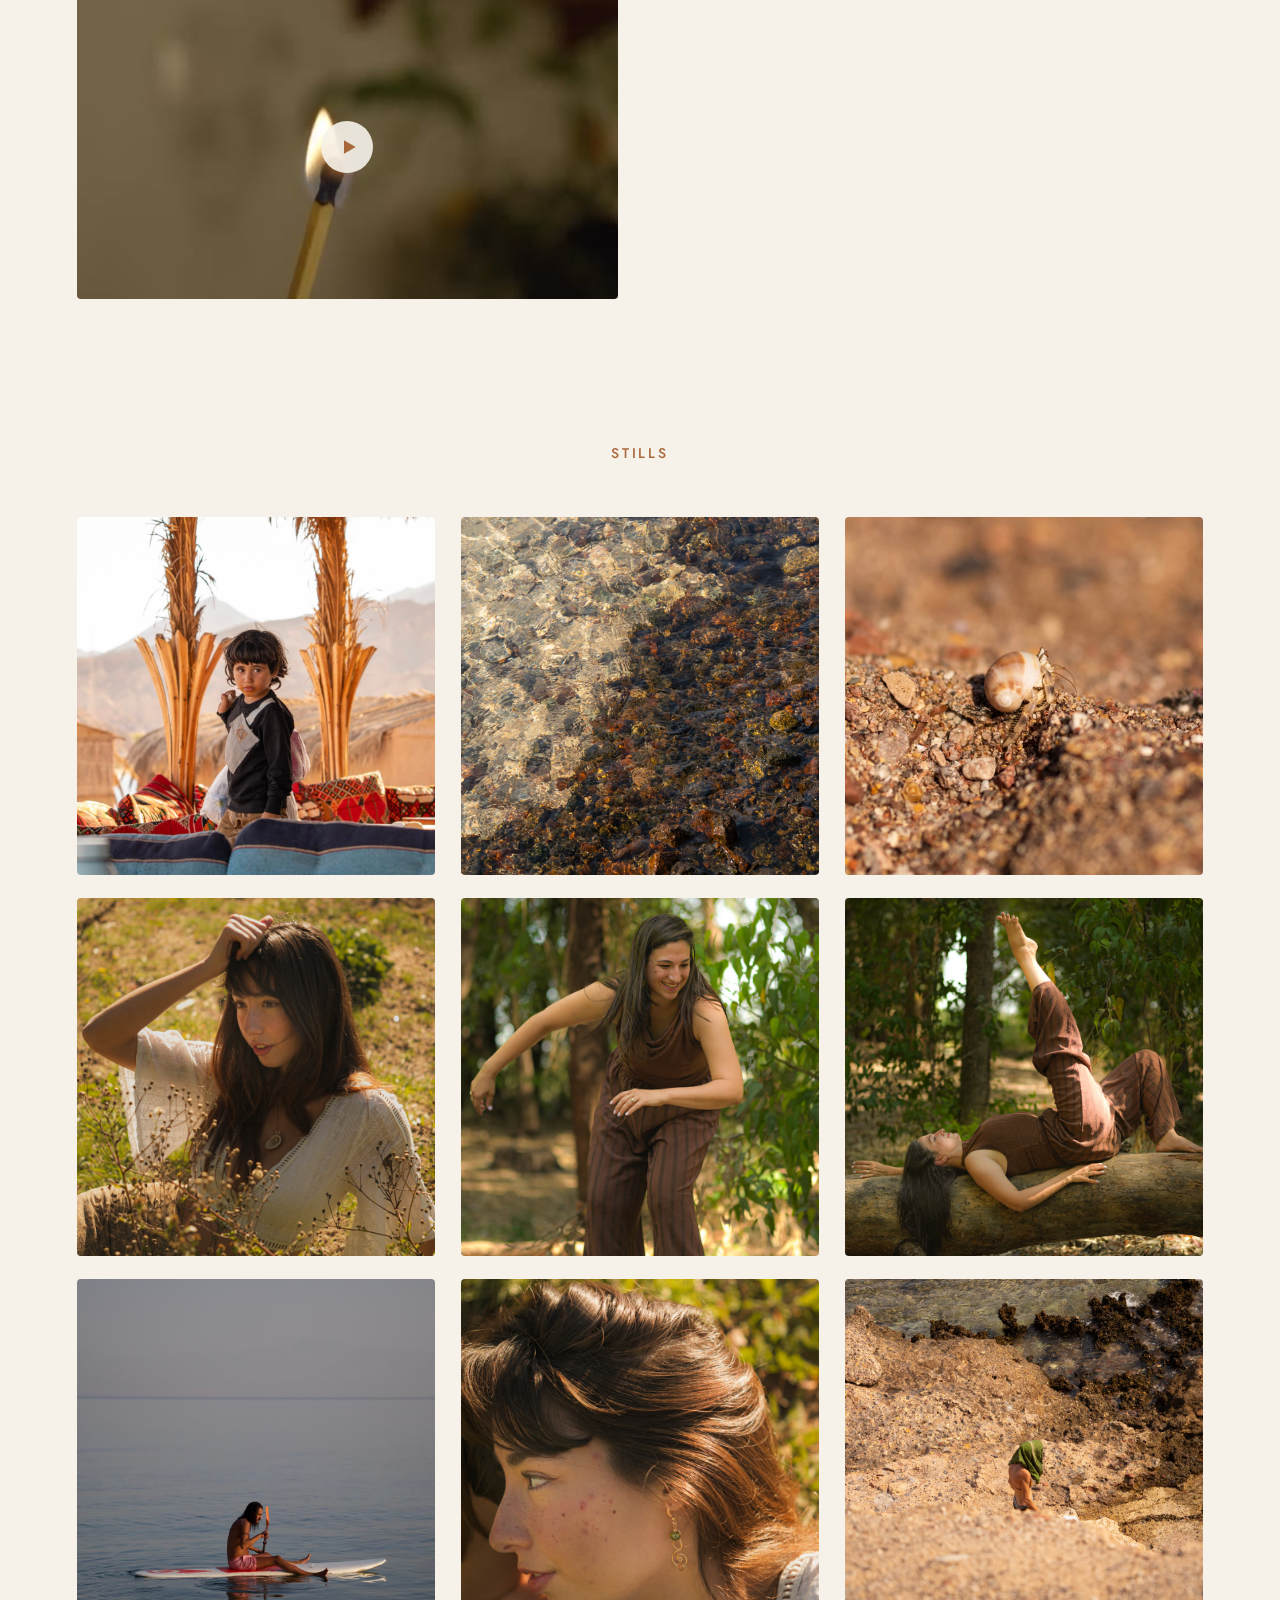
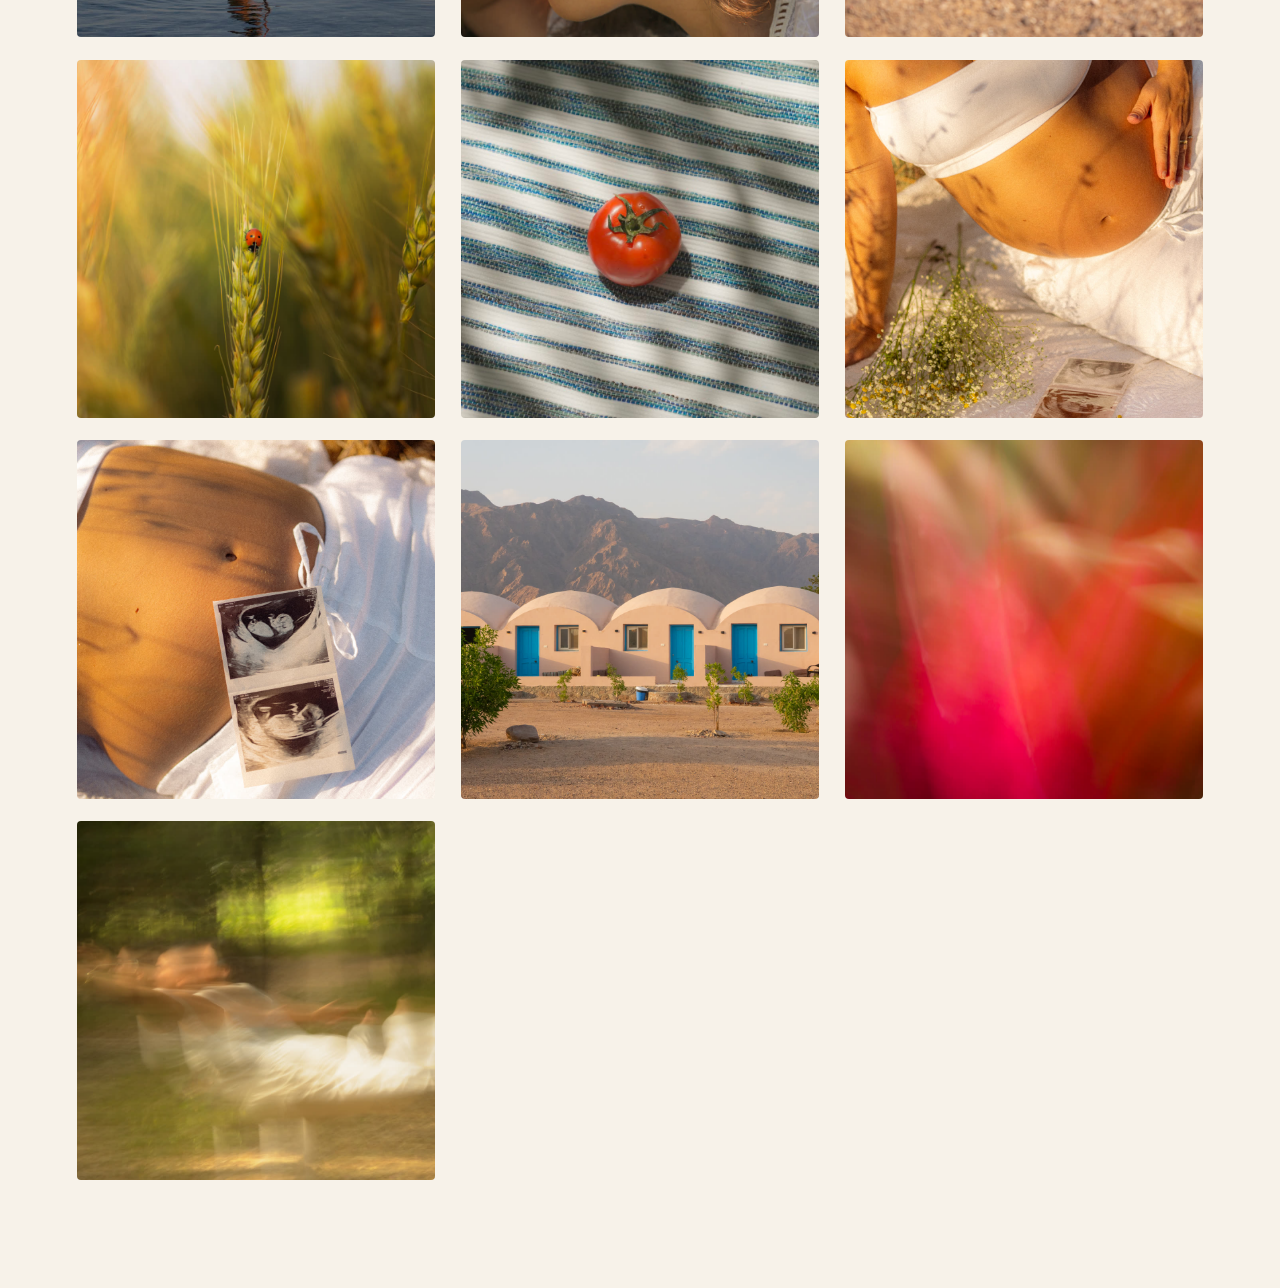
==== commit ddd17b7c: "Update site" ====
--- a/index.html
+++ b/index.html
@@ -66,6 +66,13 @@
     </div>
   </div>
   <div class="gallery-entry">
+    <p class="video-title">Alma</p>
+    <div class="gallery-item portrait fade-in video-facade" data-src="assets/gallery/alma.mp4">
+      <img class="v-thumb" src="assets/gallery/alma.jpg?v=c735f542" alt="" loading="lazy">
+      <button class="v-play" aria-label="Play video"><svg viewBox="0 0 24 24" width="20" height="20"><polygon points="6,4 20,12 6,20" fill="currentColor"/></svg></button>
+    </div>
+  </div>
+  <div class="gallery-entry">
     <p class="video-title">Mey</p>
     <div class="gallery-item portrait fade-in video-facade" data-src="assets/gallery/mey.mp4">
       <img class="v-thumb" src="assets/gallery/mey.jpg?v=1d39a7ce" alt="" loading="lazy">
@@ -87,9 +94,9 @@
     </div>
   </div>
   <div class="gallery-entry">
-    <p class="video-title">Alma</p>
-    <div class="gallery-item portrait fade-in video-facade" data-src="assets/gallery/alma.mp4">
-      <img class="v-thumb" src="assets/gallery/alma.jpg?v=c735f542" alt="" loading="lazy">
+    <p class="video-title">Shell</p>
+    <div class="gallery-item portrait fade-in video-facade" data-src="assets/gallery/shell.mp4">
+      <img class="v-thumb" src="assets/gallery/shell.jpg?v=50d62847" alt="" loading="lazy">
       <button class="v-play" aria-label="Play video"><svg viewBox="0 0 24 24" width="20" height="20"><polygon points="6,4 20,12 6,20" fill="currentColor"/></svg></button>
     </div>
   </div>
@@ -104,13 +111,6 @@
     <p class="video-title">Color Grading</p>
     <div class="gallery-item fade-in video-facade" data-src="assets/gallery/color-grading.mp4">
       <img class="v-thumb" src="assets/gallery/color-grading.jpg?v=bdd6b756" alt="" loading="lazy">
-      <button class="v-play" aria-label="Play video"><svg viewBox="0 0 24 24" width="20" height="20"><polygon points="6,4 20,12 6,20" fill="currentColor"/></svg></button>
-    </div>
-  </div>
-  <div class="gallery-entry">
-    <p class="video-title">Shell</p>
-    <div class="gallery-item portrait fade-in video-facade" data-src="assets/gallery/shell.mp4">
-      <img class="v-thumb" src="assets/gallery/shell.jpg?v=50d62847" alt="" loading="lazy">
       <button class="v-play" aria-label="Play video"><svg viewBox="0 0 24 24" width="20" height="20"><polygon points="6,4 20,12 6,20" fill="currentColor"/></svg></button>
     </div>
   </div>
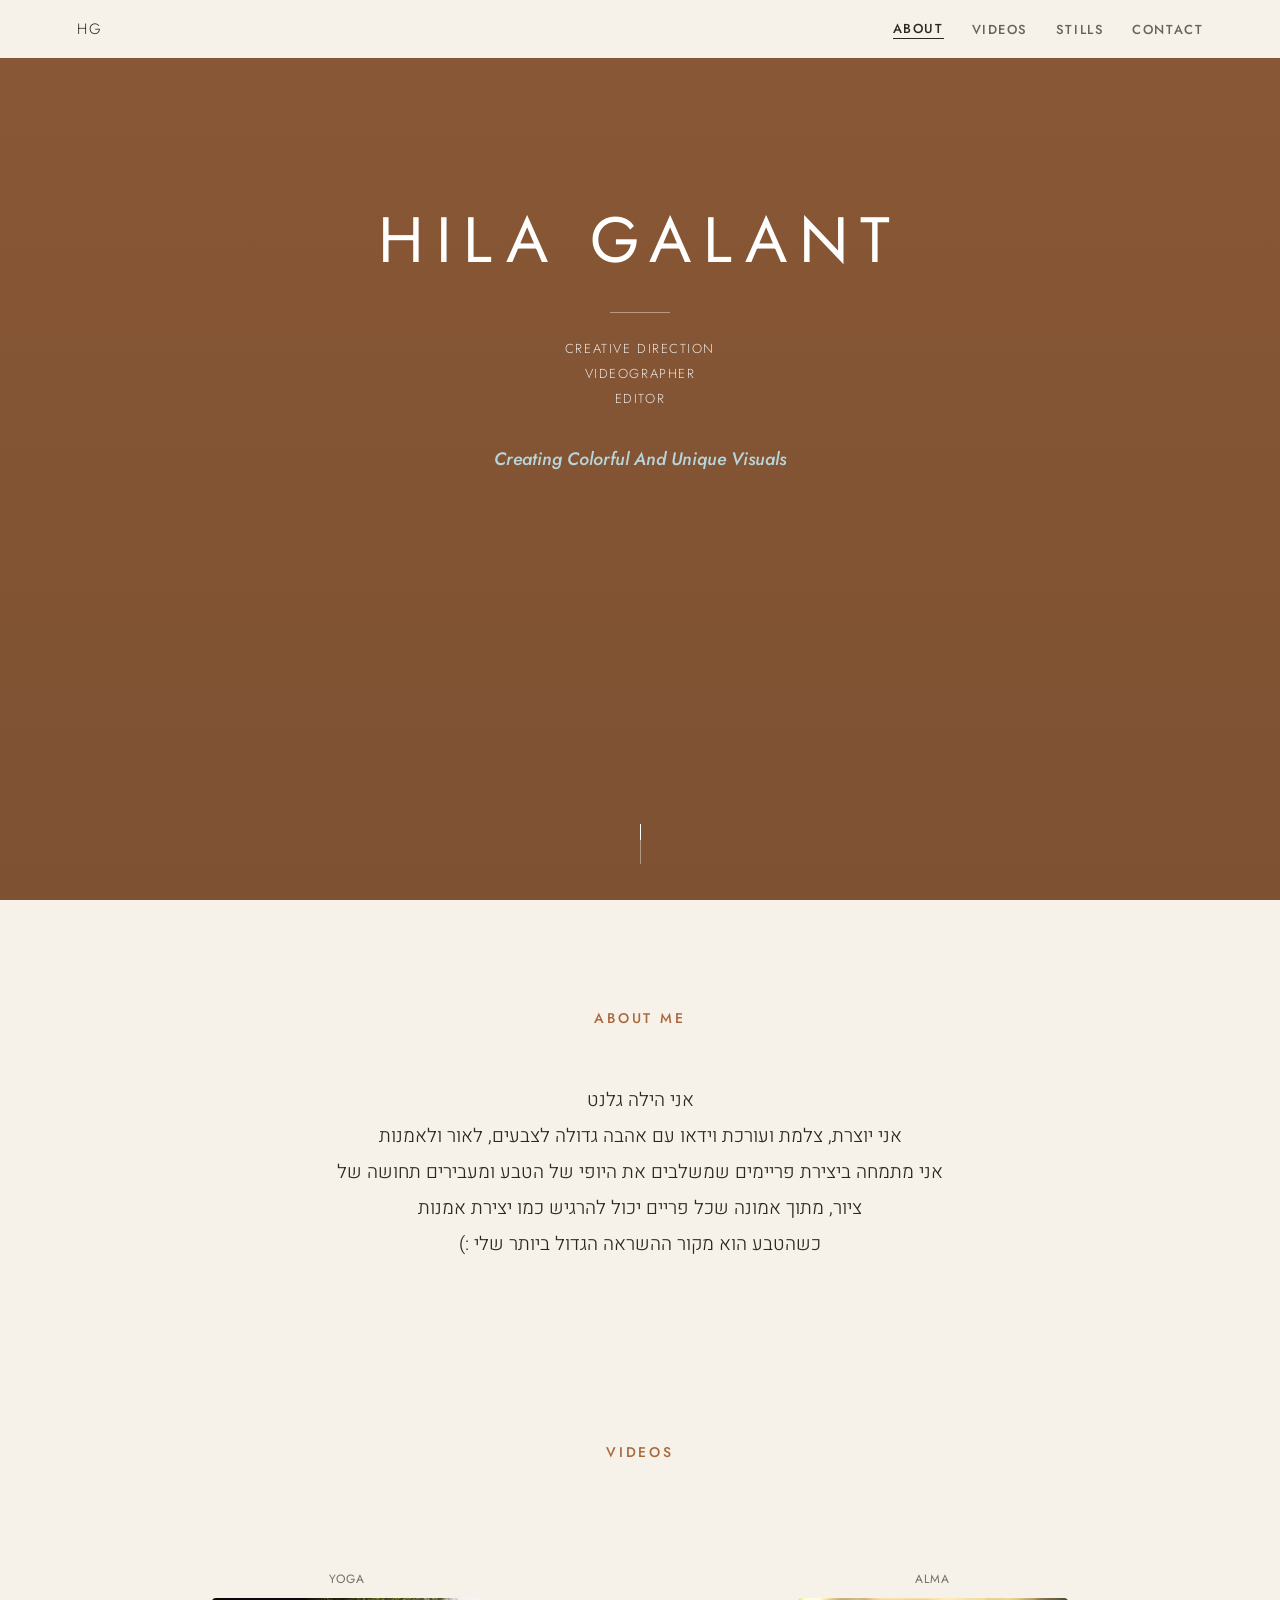
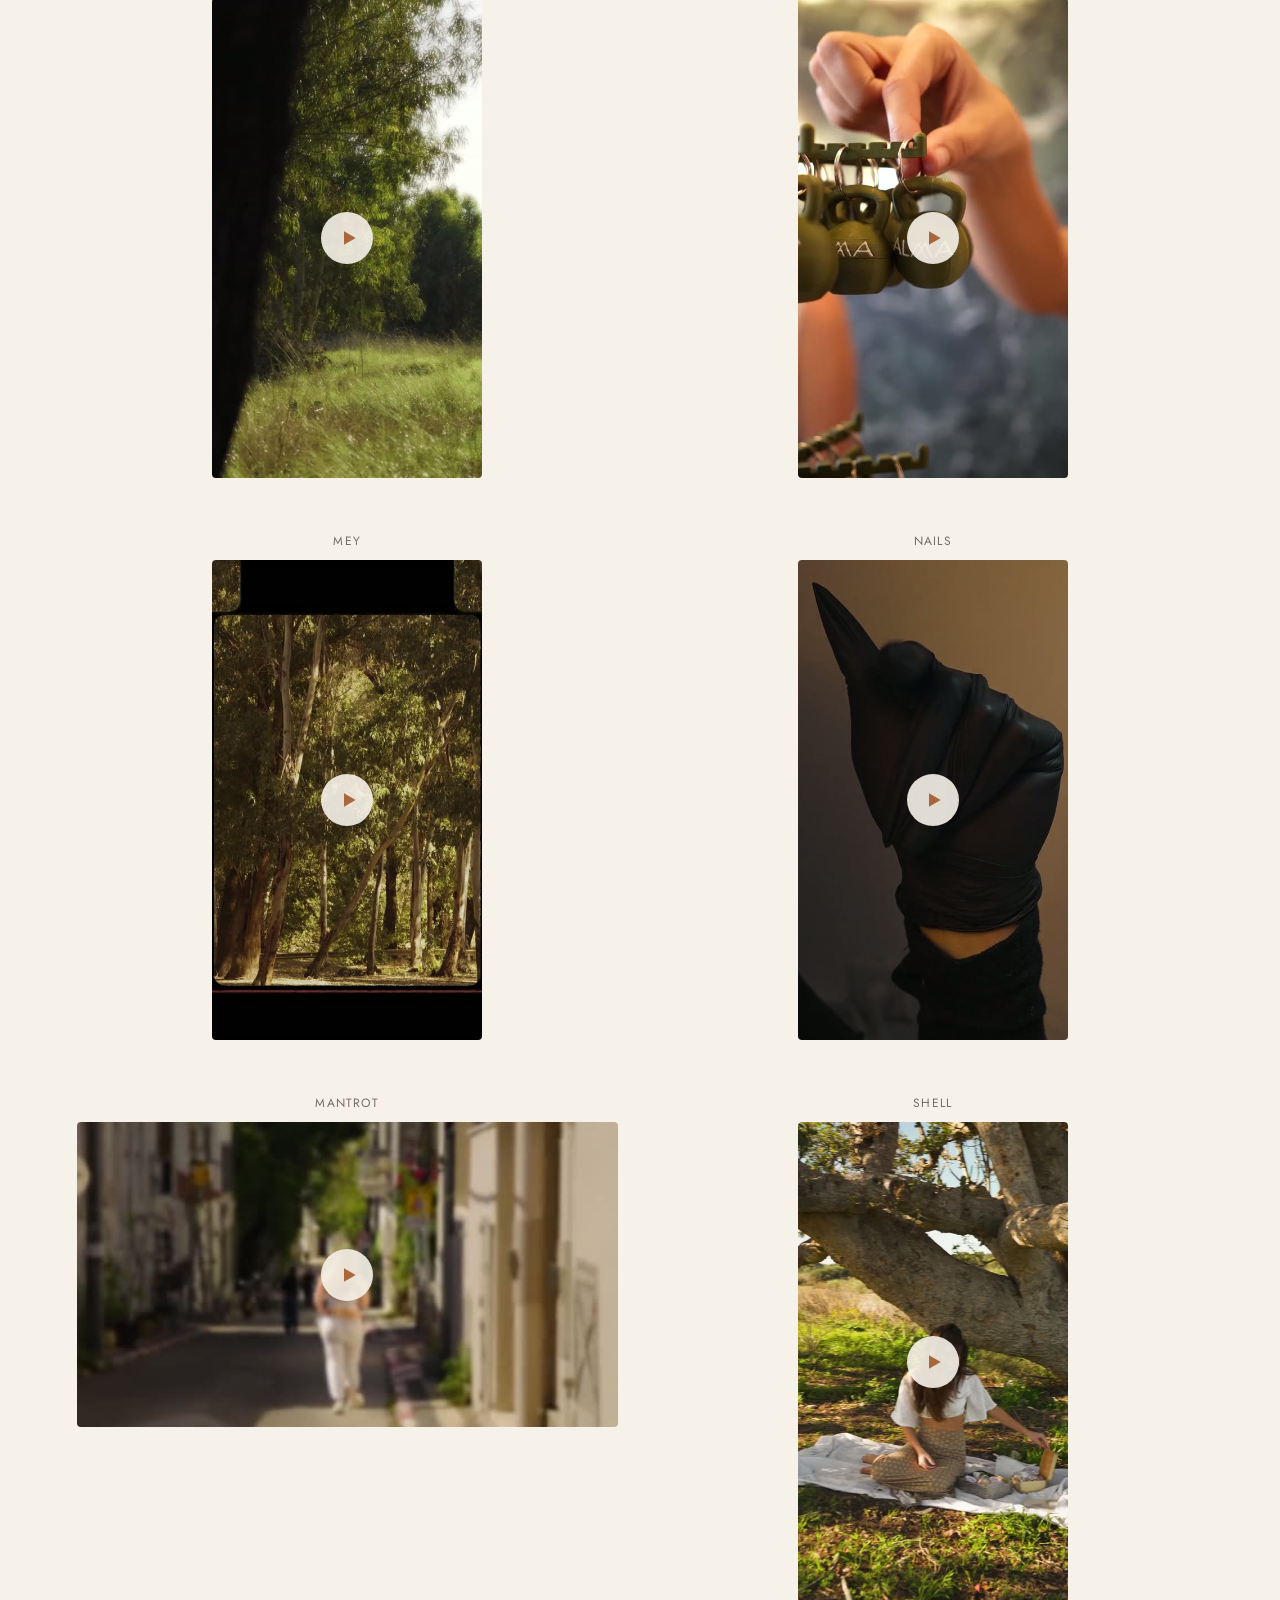
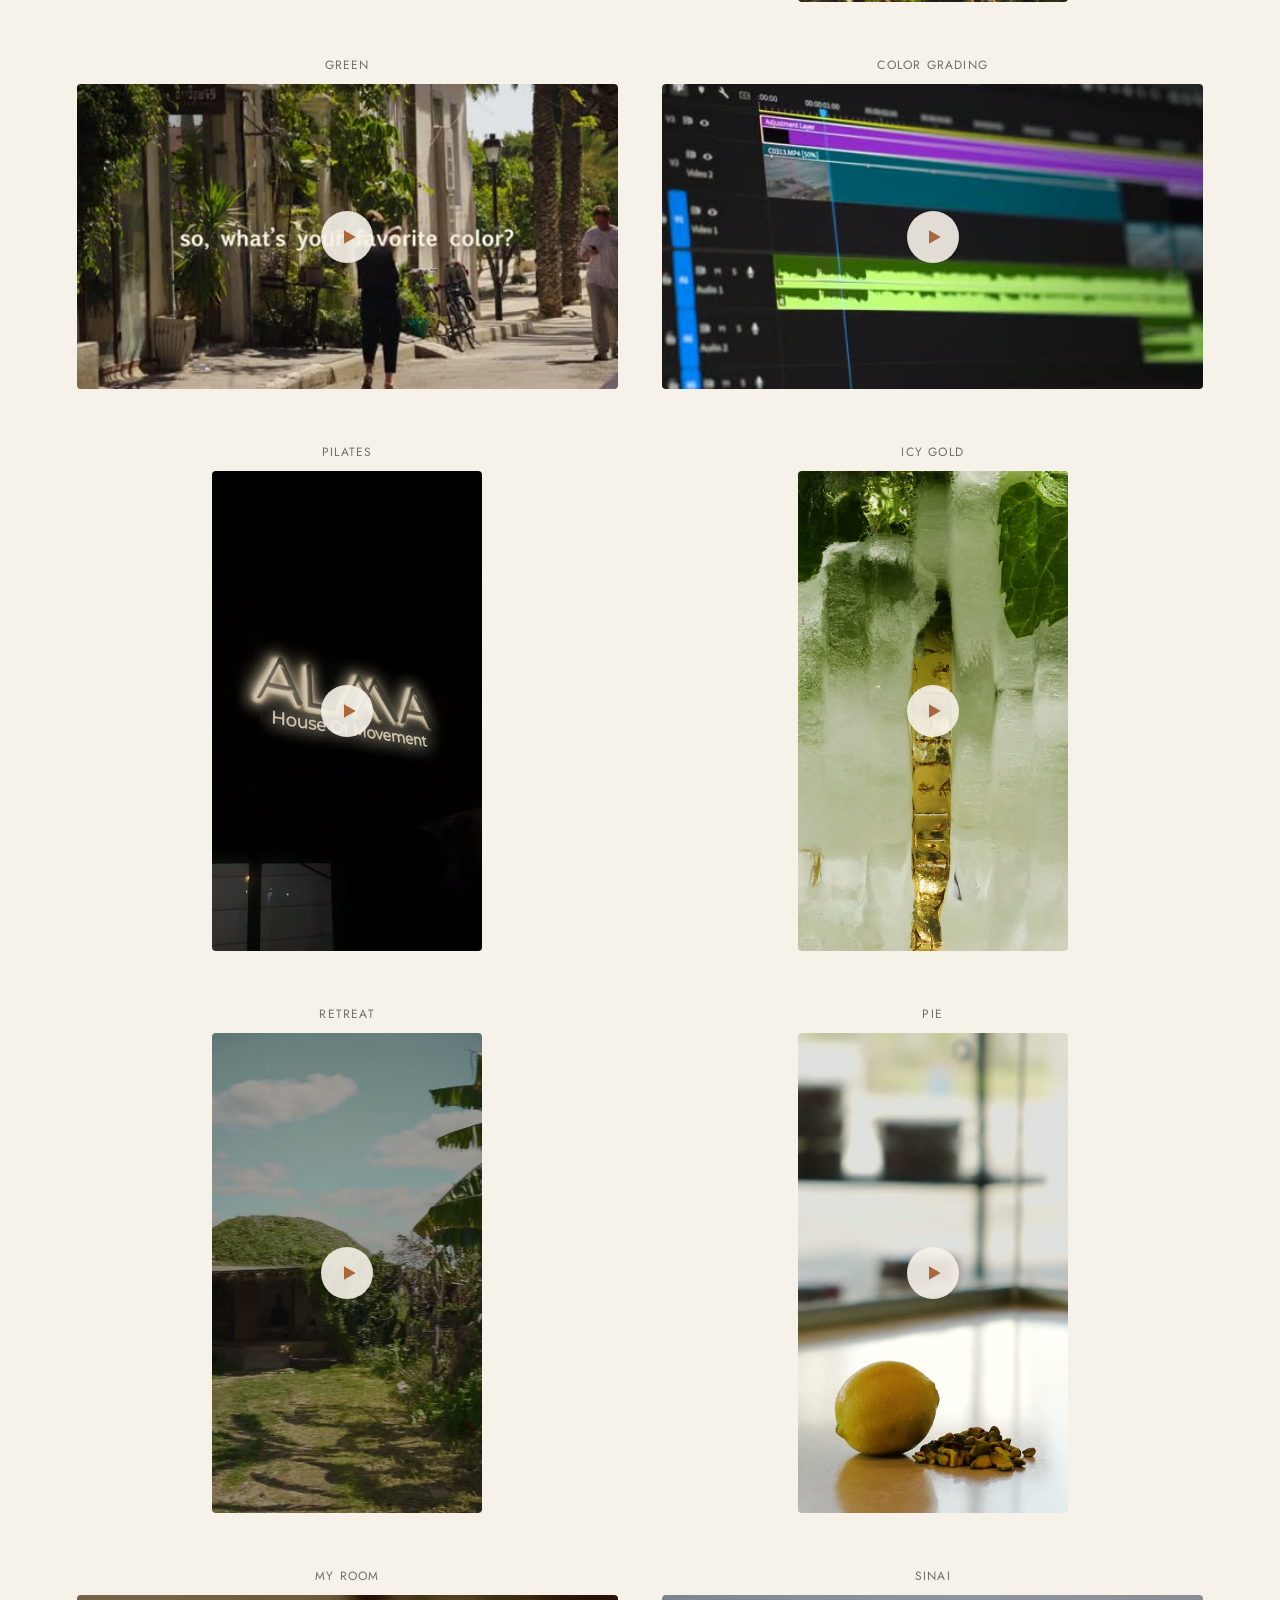
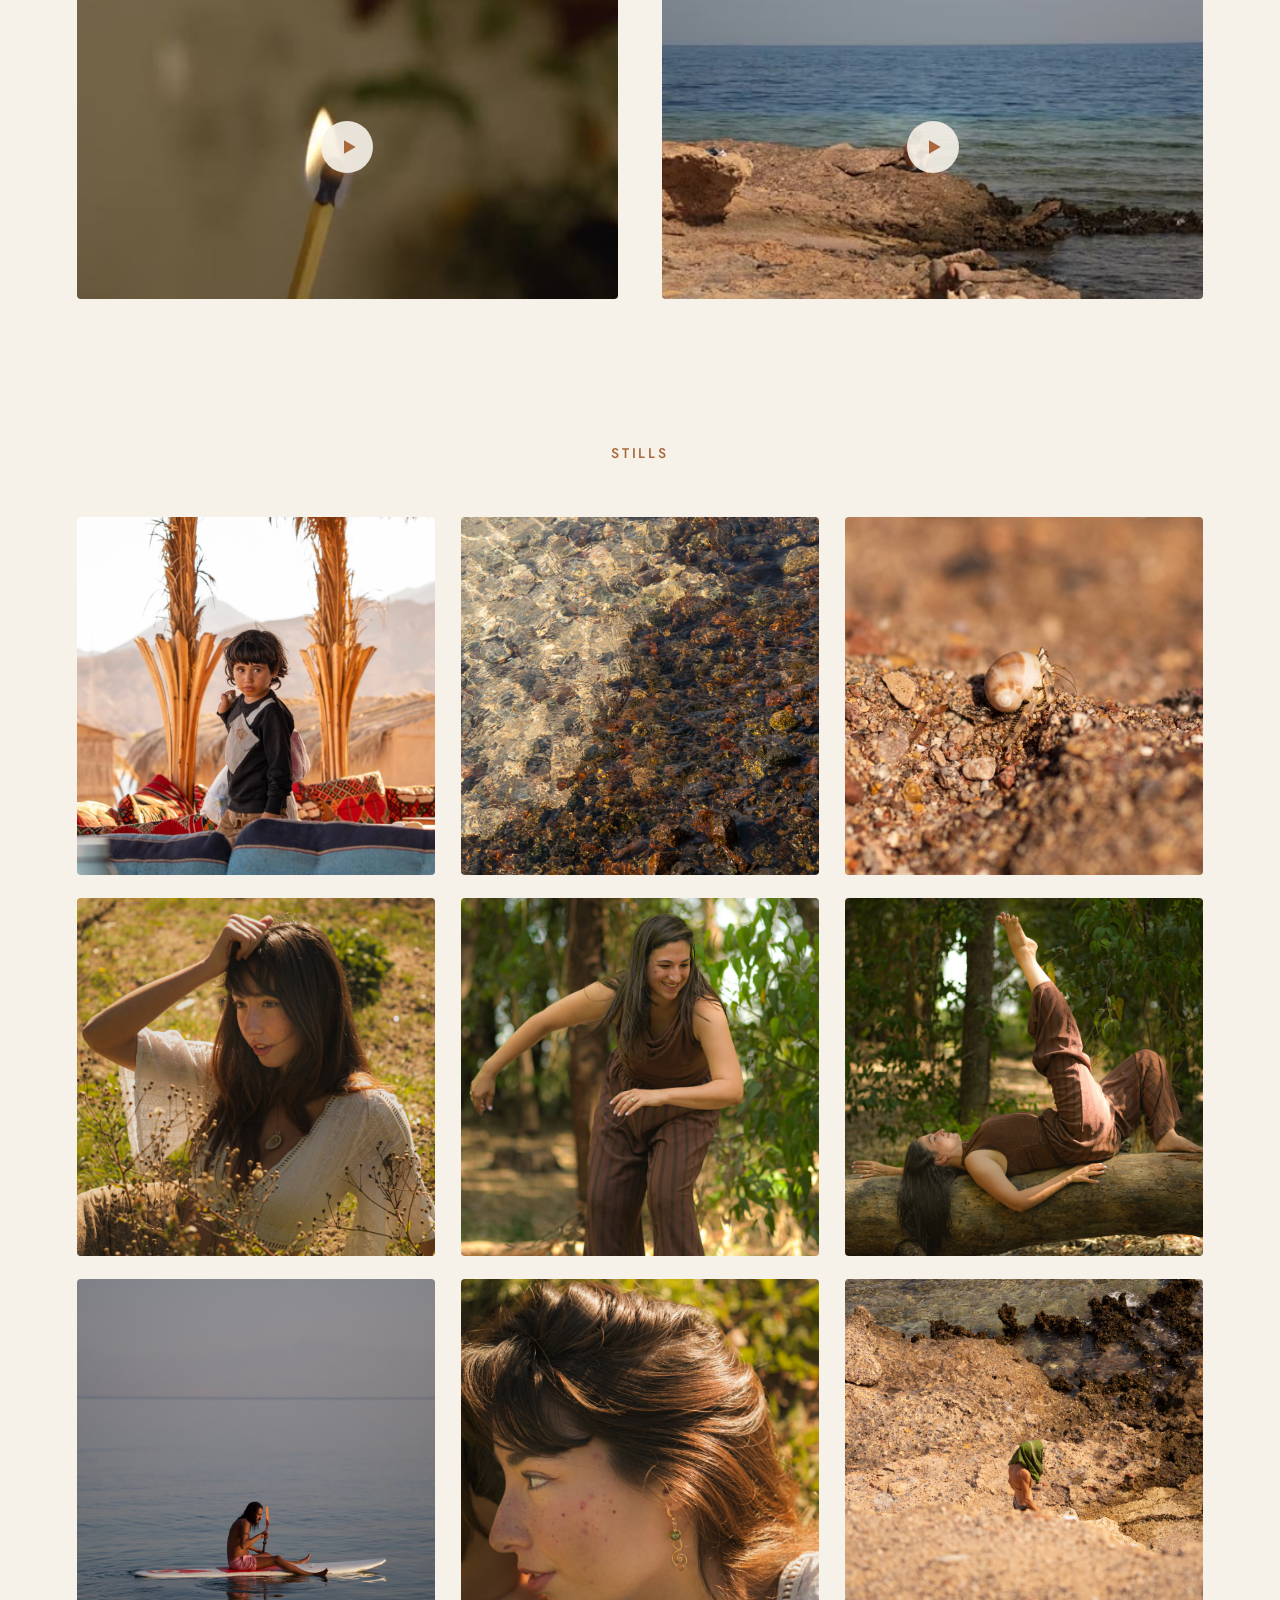
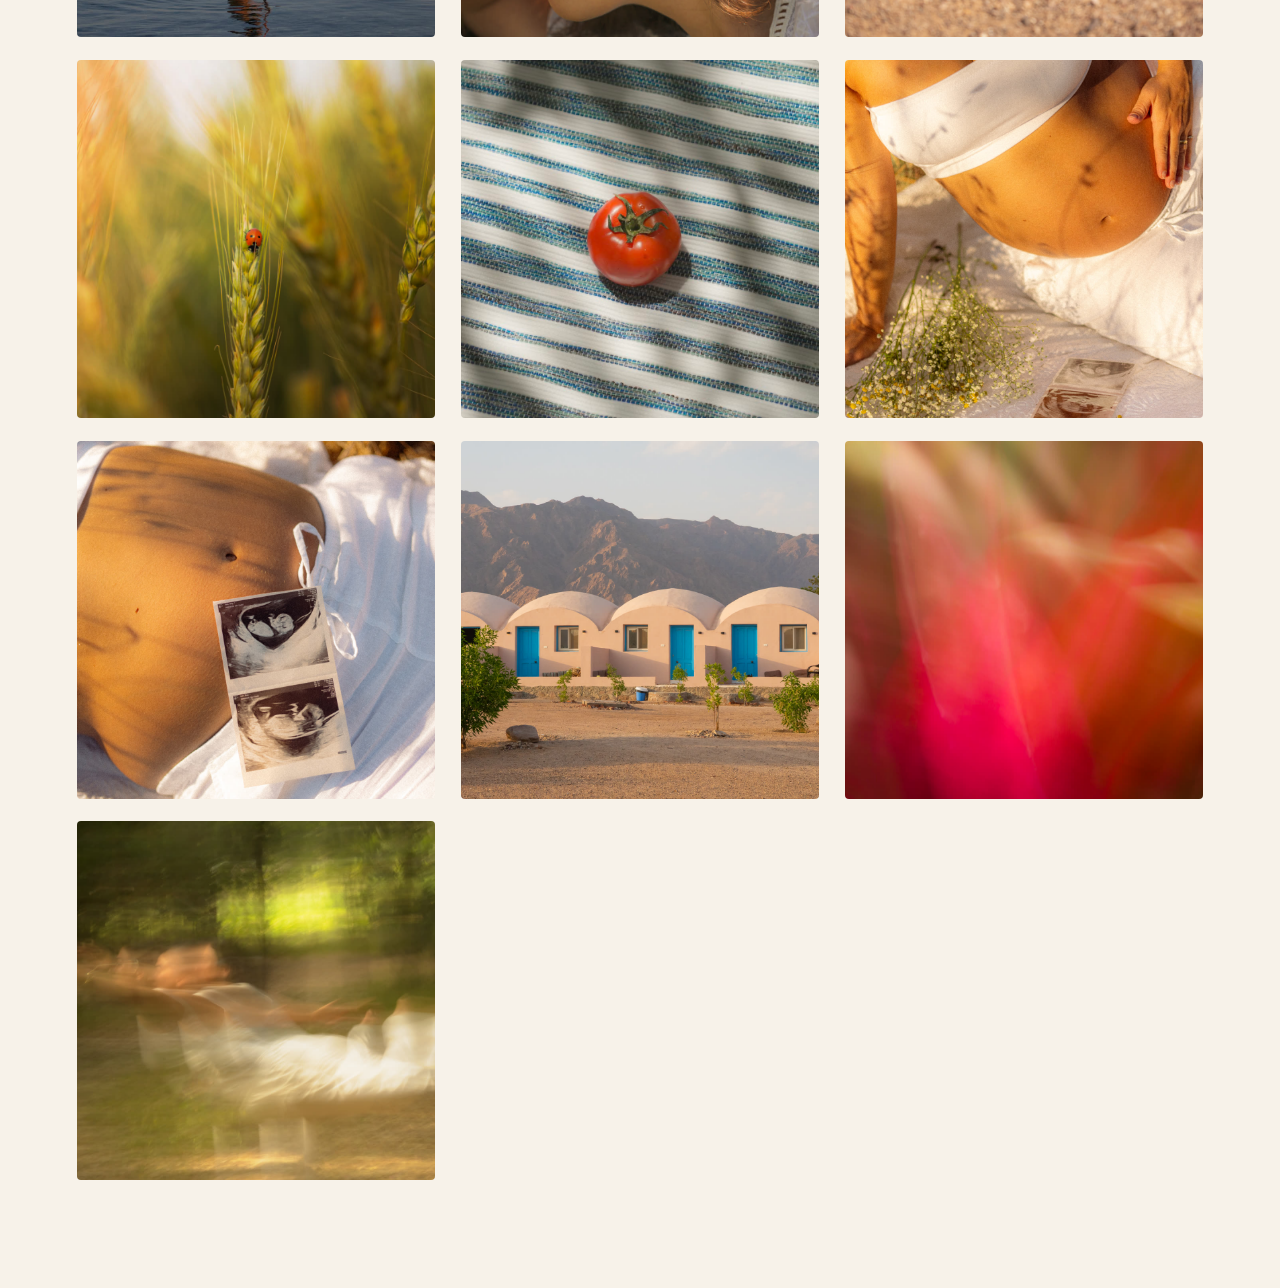
==== commit d3726429: "Add uploaded videos" ====
--- a/index.html
+++ b/index.html
@@ -149,6 +149,13 @@
       <button class="v-play" aria-label="Play video"><svg viewBox="0 0 24 24" width="20" height="20"><polygon points="6,4 20,12 6,20" fill="currentColor"/></svg></button>
     </div>
   </div>
+  <div class="gallery-entry">
+    <p class="video-title">Sinai</p>
+    <div class="gallery-item fade-in video-facade" data-src="assets/gallery/sinai.mp4">
+      <img class="v-thumb" src="assets/gallery/sinai.jpg?v=41565164" alt="" loading="lazy">
+      <button class="v-play" aria-label="Play video"><svg viewBox="0 0 24 24" width="20" height="20"><polygon points="6,4 20,12 6,20" fill="currentColor"/></svg></button>
+    </div>
+  </div>
   <!-- VIDEOS:END -->
 </section>
 
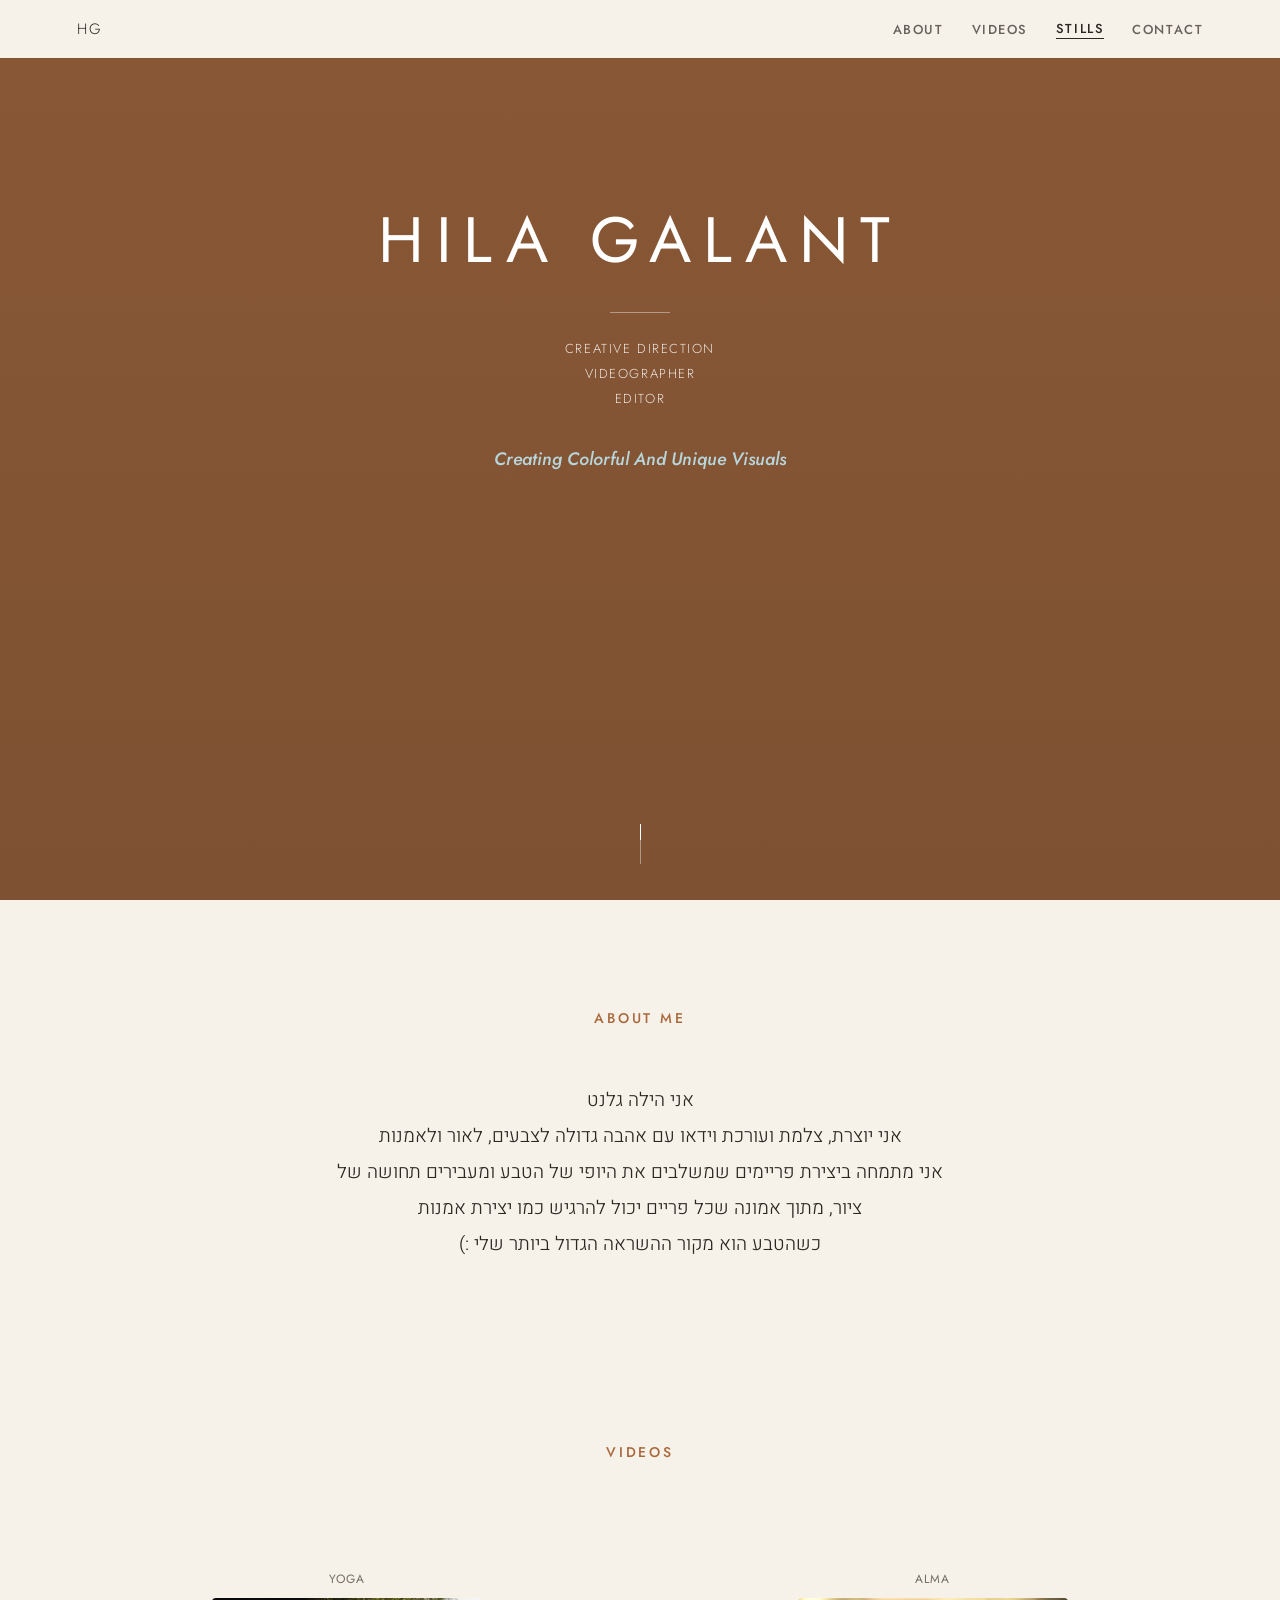
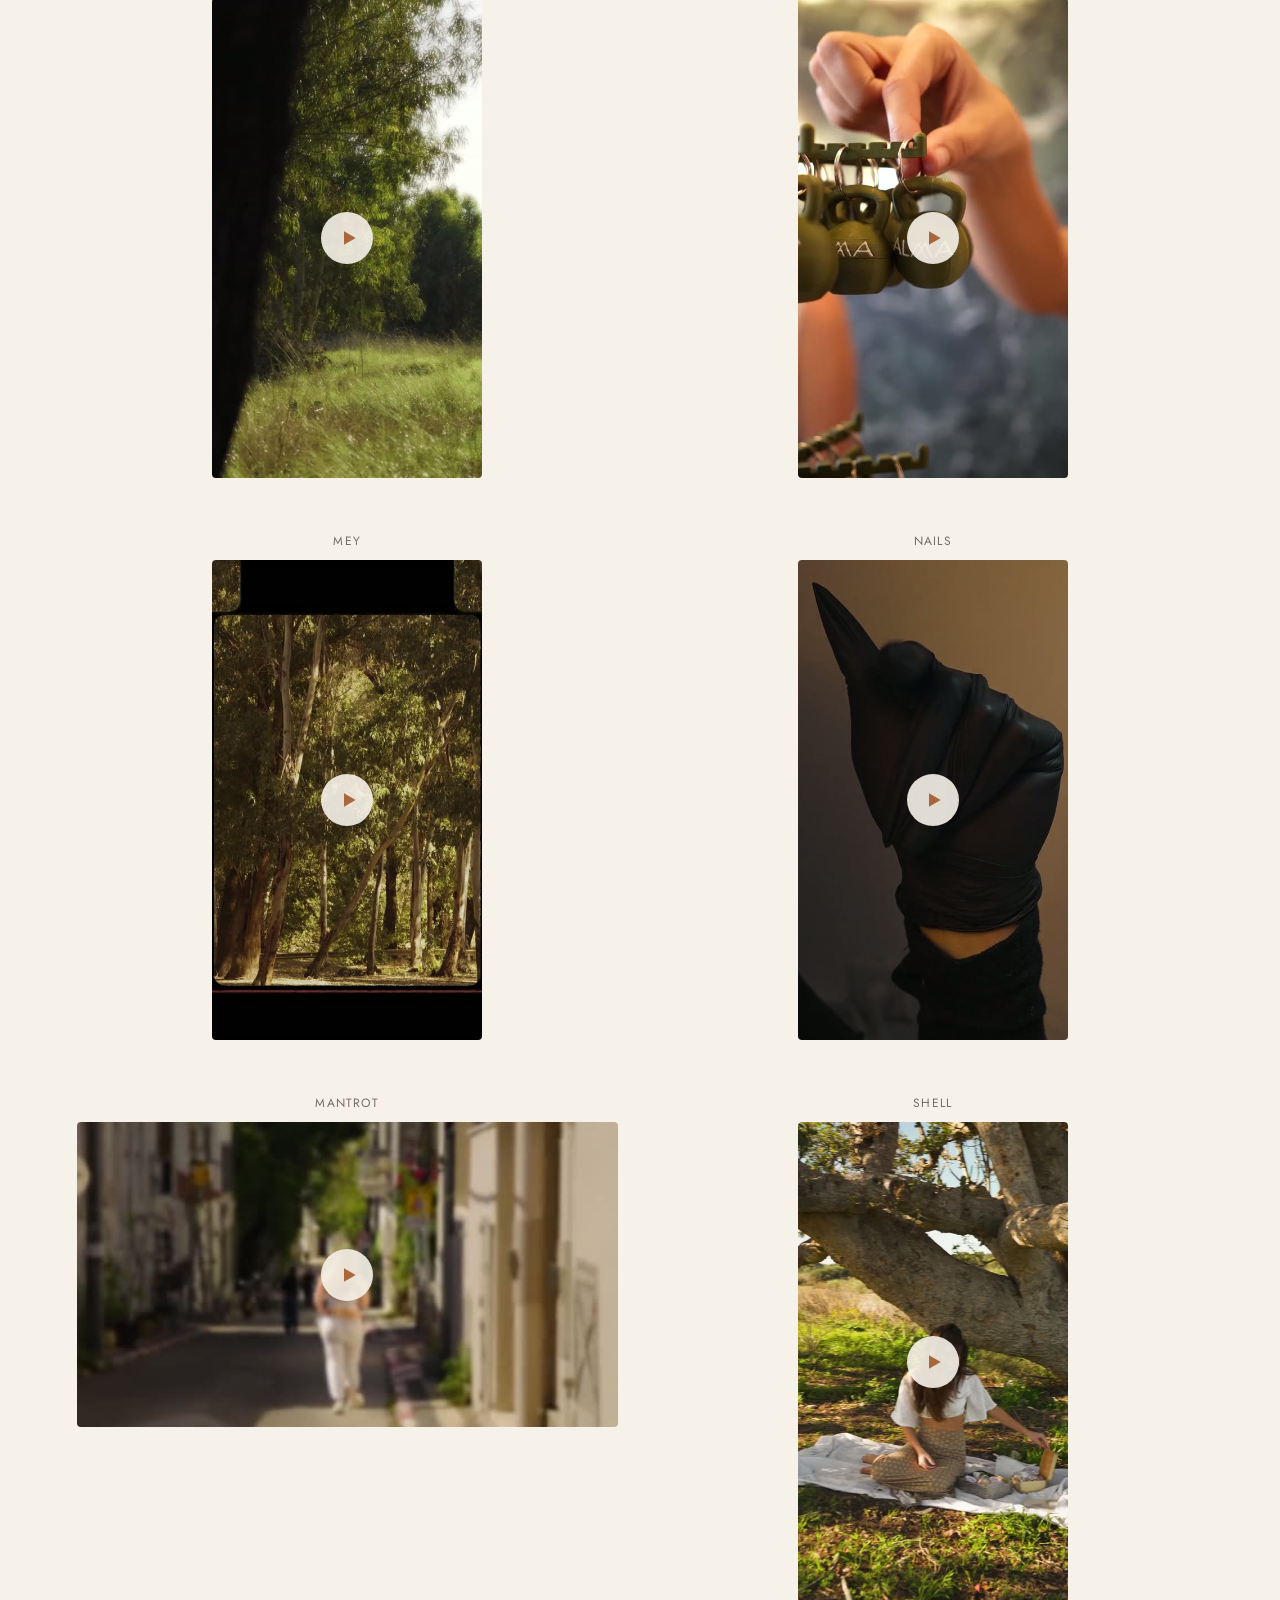
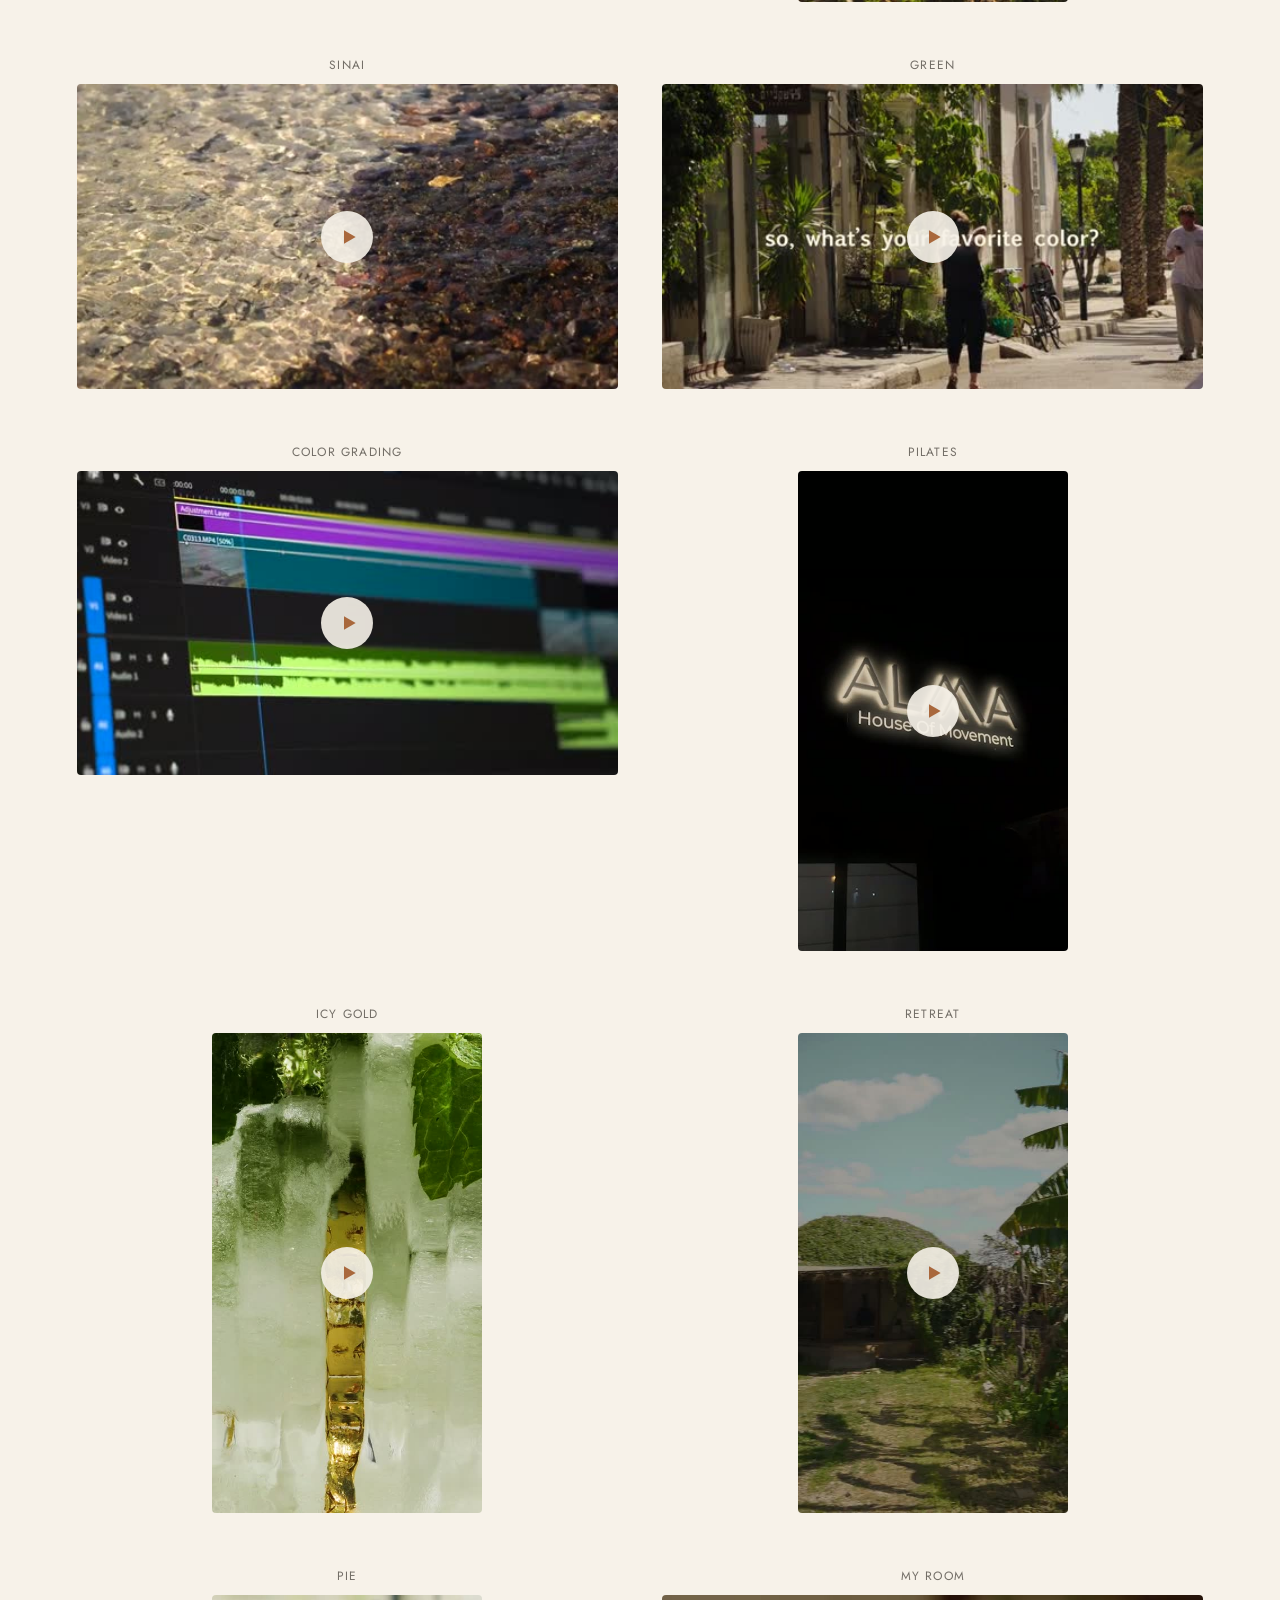
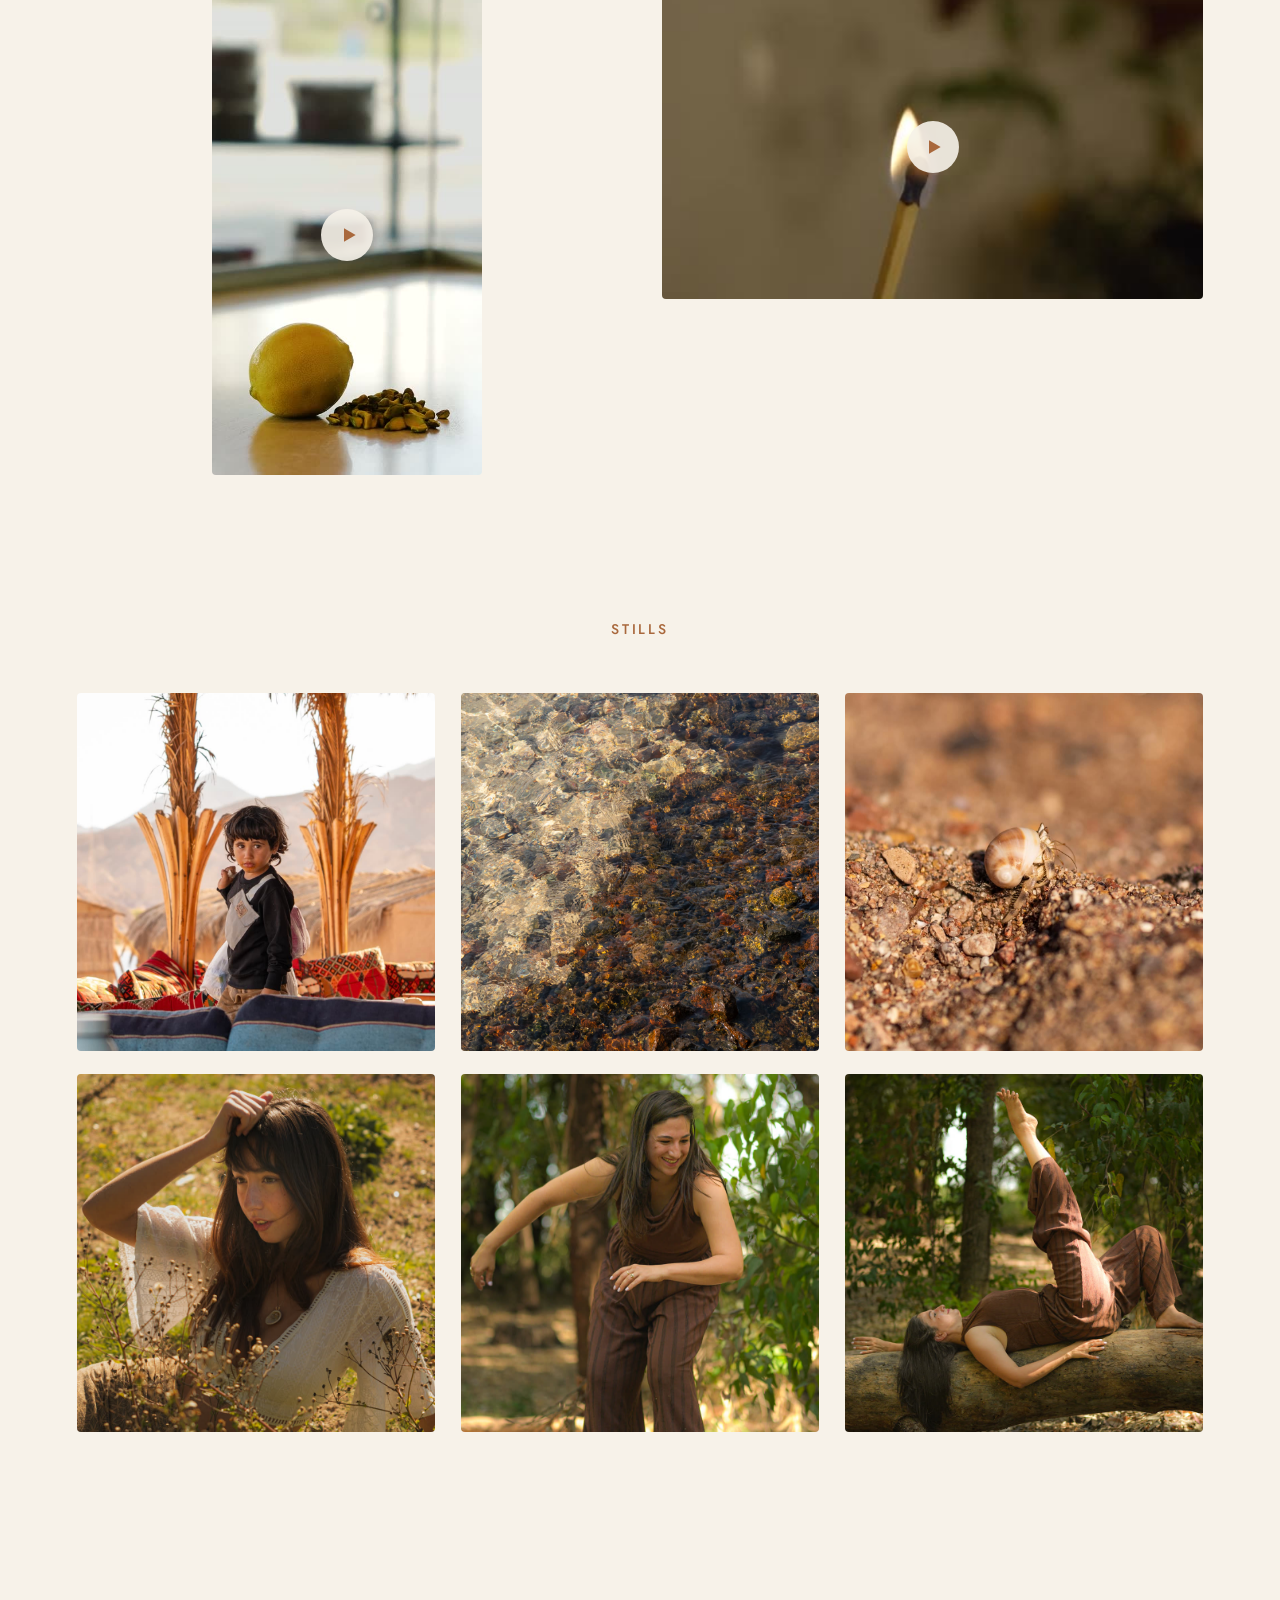
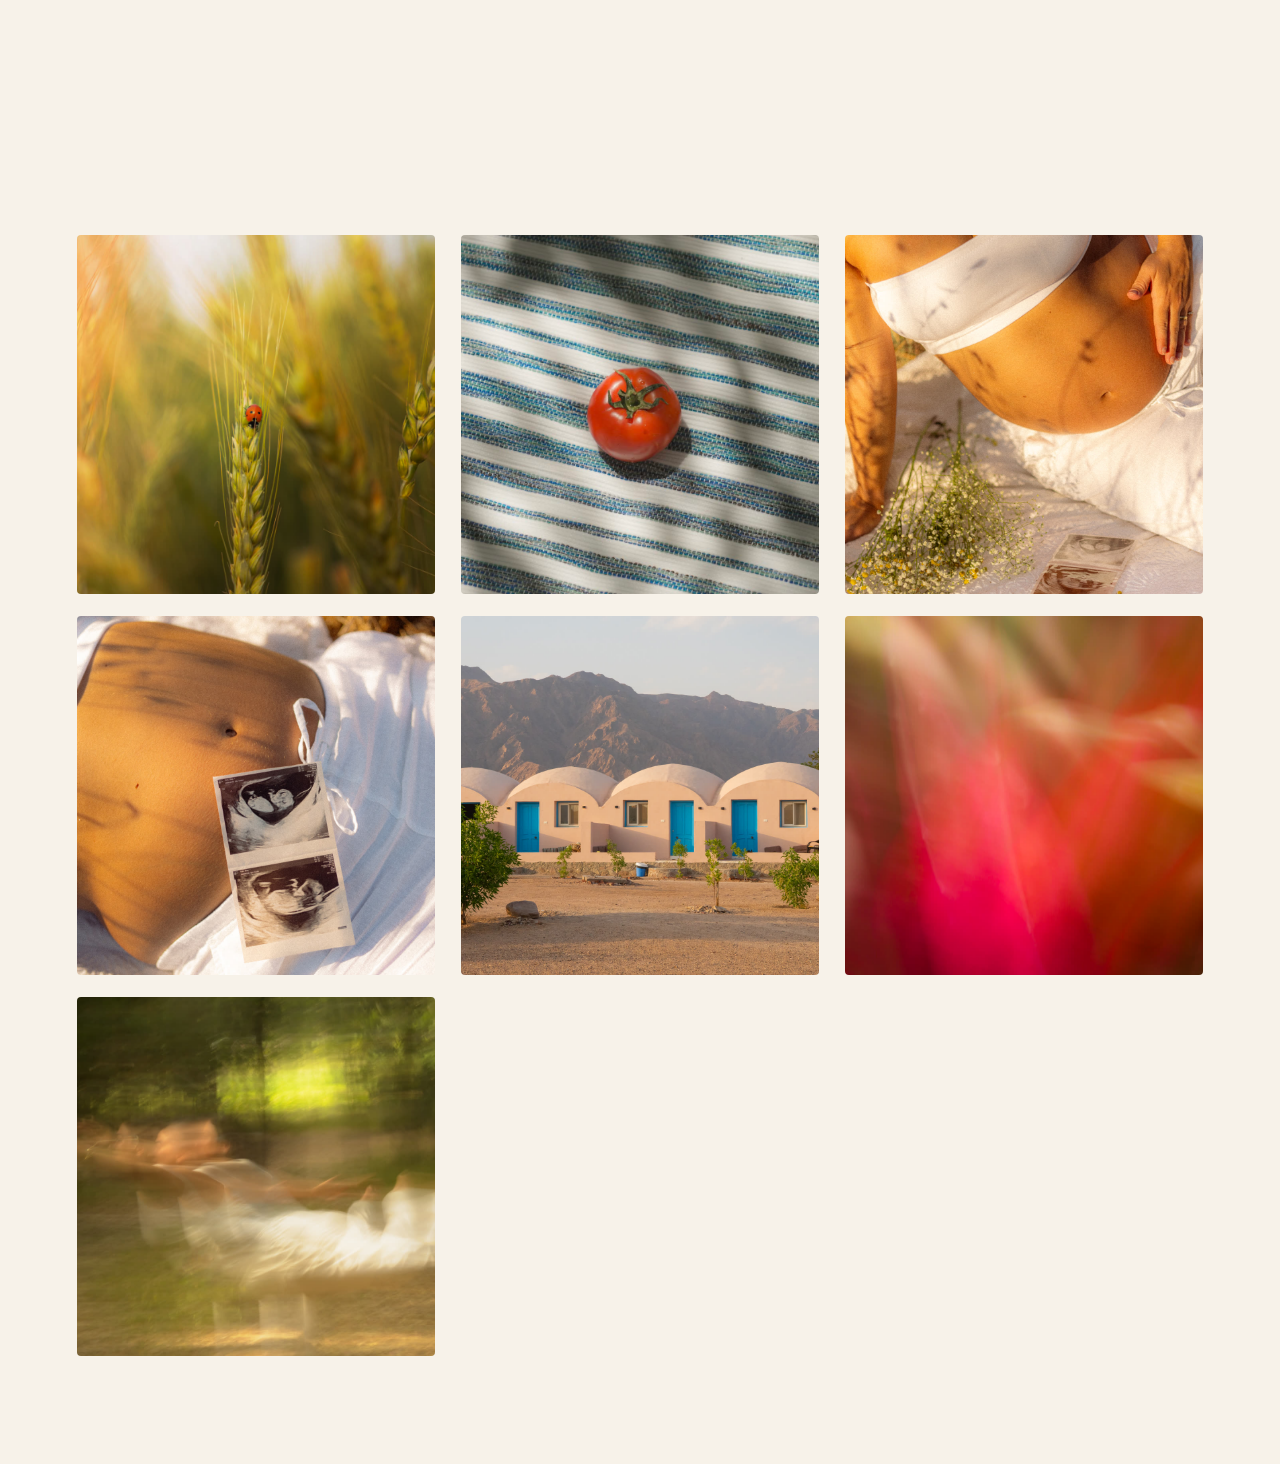
==== commit ea533cca: "Update site" ====
--- a/index.html
+++ b/index.html
@@ -101,6 +101,13 @@
     </div>
   </div>
   <div class="gallery-entry">
+    <p class="video-title">Sinai</p>
+    <div class="gallery-item fade-in video-facade" data-src="assets/gallery/sinai.mp4">
+      <img class="v-thumb" src="assets/gallery/sinai.jpg?v=9b805ed5" alt="" loading="lazy">
+      <button class="v-play" aria-label="Play video"><svg viewBox="0 0 24 24" width="20" height="20"><polygon points="6,4 20,12 6,20" fill="currentColor"/></svg></button>
+    </div>
+  </div>
+  <div class="gallery-entry">
     <p class="video-title">Green</p>
     <div class="gallery-item fade-in video-facade" data-src="assets/gallery/green.mp4">
       <img class="v-thumb" src="assets/gallery/green.jpg?v=e362fe47" alt="" loading="lazy">
@@ -149,13 +156,6 @@
       <button class="v-play" aria-label="Play video"><svg viewBox="0 0 24 24" width="20" height="20"><polygon points="6,4 20,12 6,20" fill="currentColor"/></svg></button>
     </div>
   </div>
-  <div class="gallery-entry">
-    <p class="video-title">Sinai</p>
-    <div class="gallery-item fade-in video-facade" data-src="assets/gallery/sinai.mp4">
-      <img class="v-thumb" src="assets/gallery/sinai.jpg?v=41565164" alt="" loading="lazy">
-      <button class="v-play" aria-label="Play video"><svg viewBox="0 0 24 24" width="20" height="20"><polygon points="6,4 20,12 6,20" fill="currentColor"/></svg></button>
-    </div>
-  </div>
   <!-- VIDEOS:END -->
 </section>
 
